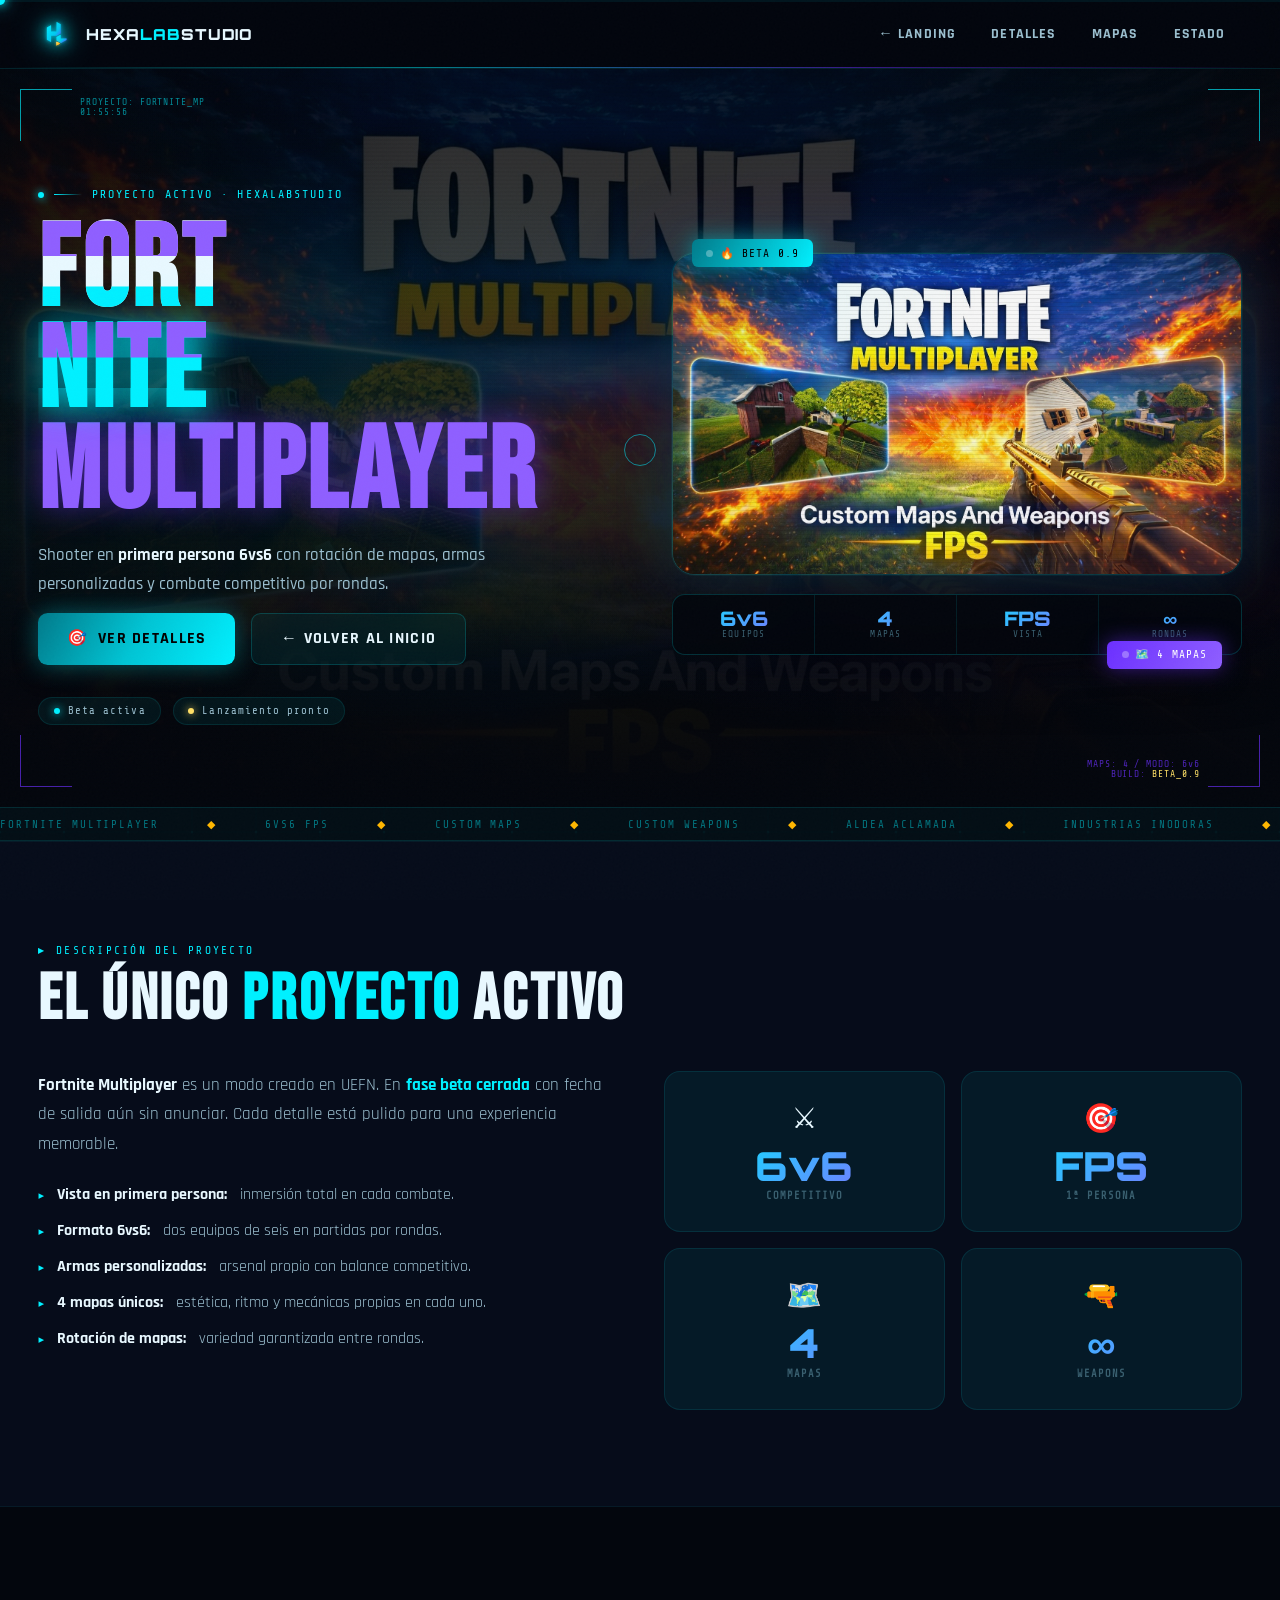
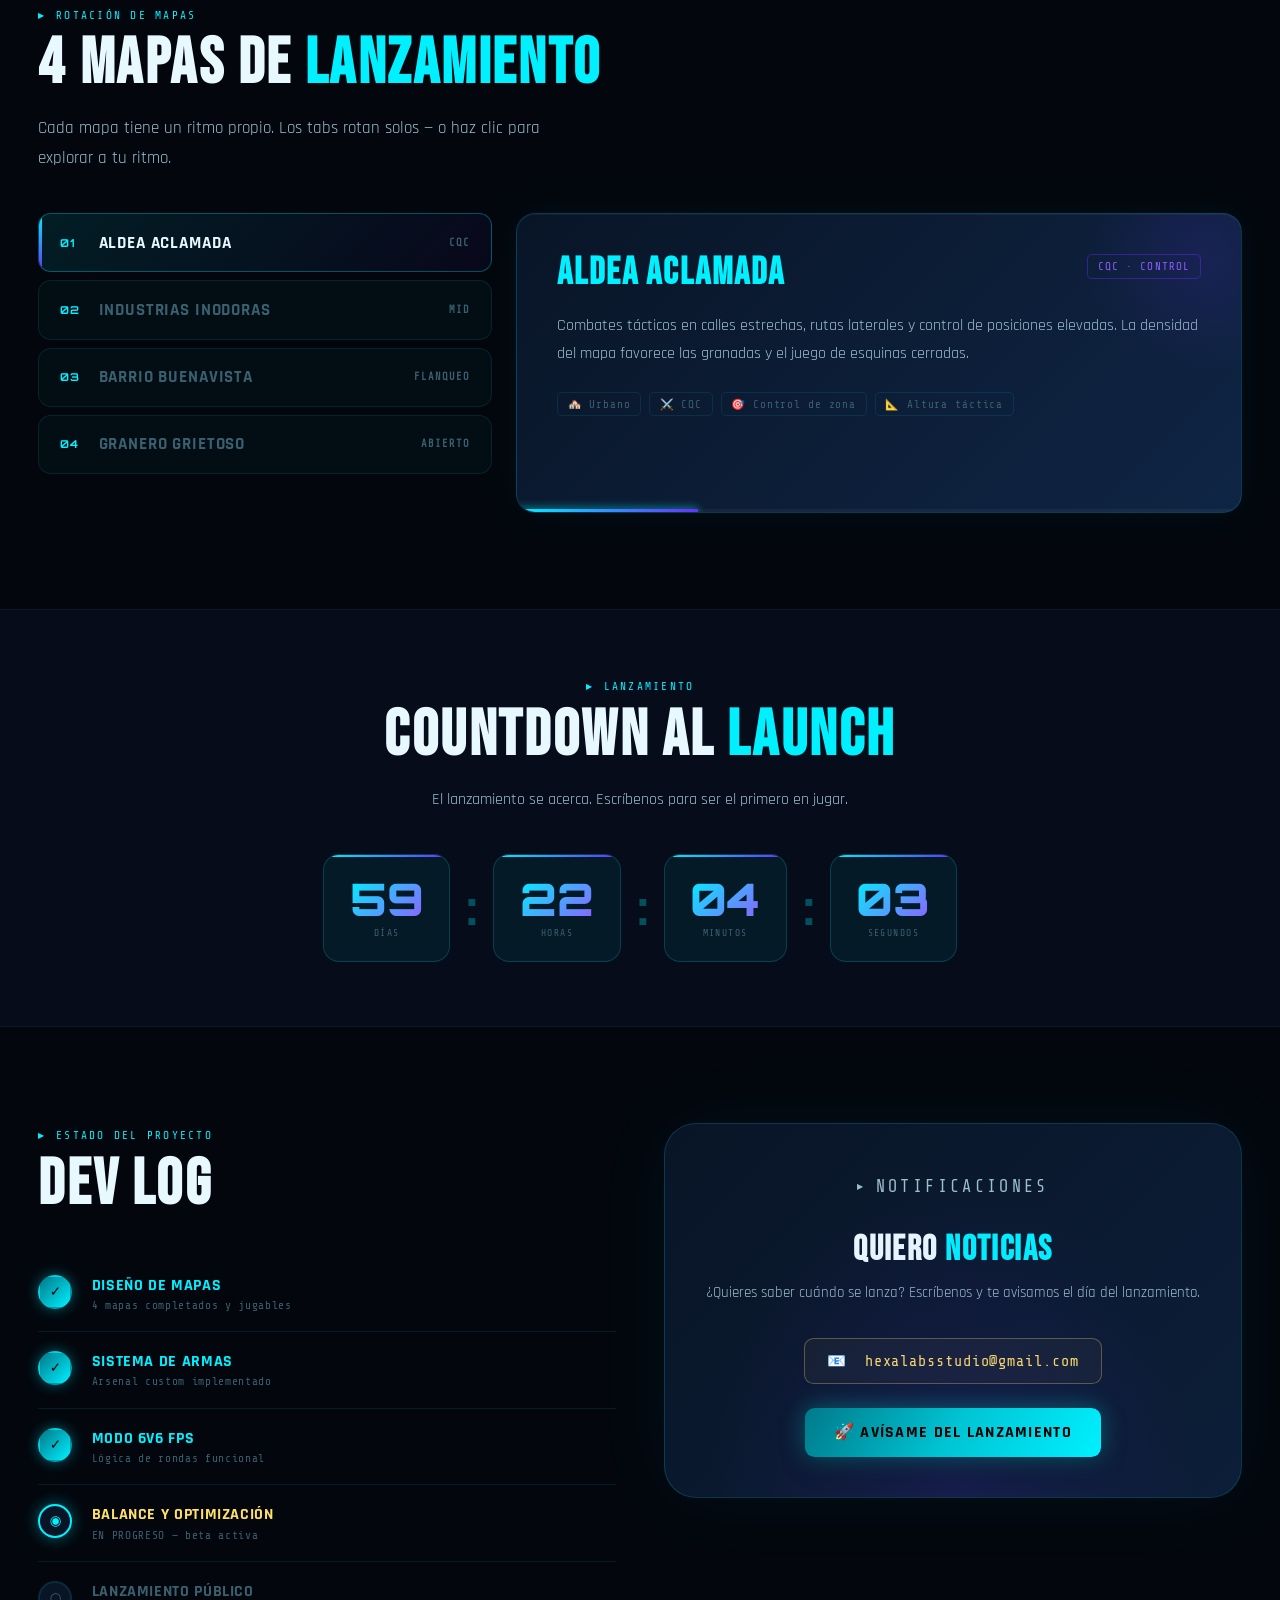
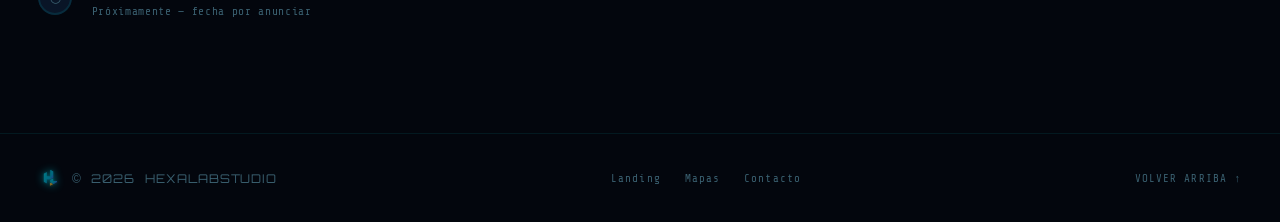
==== fortnite-multiplayer.html @ 26213fcd "Add files via upload" ====
<!doctype html>
<html lang="es">
<head>
  <meta charset="UTF-8"/>
  <meta name="viewport" content="width=device-width,initial-scale=1.0"/>
  <meta name="description" content="Fortnite Multiplayer: 6vs6 FPS en beta con 4 mapas. Proyecto activo de HexaLabStudio."/>
  <title>Fortnite Multiplayer | HexaLabStudio</title>
  <link rel="preconnect" href="https://fonts.googleapis.com"/>
  <link rel="preconnect" href="https://fonts.gstatic.com" crossorigin/>
  <link href="https://fonts.googleapis.com/css2?family=Bebas+Neue&family=Rajdhani:wght@400;500;600;700&family=Orbitron:wght@400;700;900&family=Share+Tech+Mono&display=swap" rel="stylesheet"/>
  <link rel="stylesheet" href="styles.css"/>
  <style>
    .status-row { display:flex; gap:.75rem; flex-wrap:wrap; margin-top:2rem; }
    .status-pill { display:flex; align-items:center; gap:.5rem; background:var(--glass-2); border:1px solid var(--glass-b); border-radius:999px; padding:.45rem .9rem; font-family:'Share Tech Mono',monospace; font-size:.67rem; letter-spacing:.1em; color:var(--text-2); }
    .status-dot { width:6px; height:6px; border-radius:50%; }
    .dot-cyan   { background:var(--cyan);       box-shadow:0 0 8px var(--cyan); animation:blink-dot 1.5s ease-in-out infinite; }
    .dot-gold   { background:var(--gold);       box-shadow:0 0 8px var(--gold); animation:blink-dot 1.5s ease-in-out infinite .5s; }

    /* Details grid */
    .details-grid { display:grid; grid-template-columns:1fr 1fr; gap:3rem; align-items:start; margin-top:2.5rem; }
    @media(max-width:800px){ .details-grid{grid-template-columns:1fr;} }

    /* Dev log */
    .devlog { display:flex; flex-direction:column; margin-top:2.5rem; }
    .devlog-item { display:flex; gap:1.2rem; padding:1.2rem 0; border-bottom:1px solid var(--glass-b); position:relative; }
    .devlog-item:last-child { border-bottom:none; }
    .devlog-dot { width:34px; height:34px; border-radius:50%; flex-shrink:0; display:flex; align-items:center; justify-content:center; font-size:.85rem; border:2px solid var(--glass-b); background:var(--dark-3); }
    .devlog-dot.done    { background:linear-gradient(135deg,var(--cyan-dark),var(--cyan)); border-color:transparent; color:#000; box-shadow:0 0 14px rgba(0,240,255,.4); }
    .devlog-dot.current { border-color:var(--cyan); color:var(--cyan); box-shadow:0 0 16px rgba(0,240,255,.4); animation:badge-pulse 2s ease-in-out infinite; }
    .devlog-dot.pending { color:var(--muted); }
    .devlog-title { font-family:'Rajdhani',sans-serif; font-weight:700; font-size:1rem; letter-spacing:.04em; text-transform:uppercase; }
    .devlog-title.done    { color:var(--cyan); }
    .devlog-title.current { color:var(--gold); }
    .devlog-title.pending { color:var(--muted); }
    .devlog-desc { font-family:'Share Tech Mono',monospace; font-size:.7rem; color:var(--muted); letter-spacing:.06em; margin-top:.2rem; }

    /* Countdown */
    .countdown-section { text-align:center; }
    .countdown-wrap { display:inline-flex; gap:1rem; flex-wrap:wrap; justify-content:center; }
    .countdown-unit { background:var(--glass-2); border:1px solid var(--glass-b2); border-radius:var(--radius); padding:1.4rem 1.6rem; min-width:90px; text-align:center; position:relative; overflow:hidden; }
    .countdown-unit::before { content:''; position:absolute; top:0; left:0; right:0; height:2px; background:linear-gradient(90deg,var(--cyan),var(--violet)); }
    .countdown-num { display:block; font-family:'Orbitron',monospace; font-size:2.8rem; font-weight:900; line-height:1; background:linear-gradient(135deg,var(--cyan),var(--violet-mid)); -webkit-background-clip:text; -webkit-text-fill-color:transparent; background-clip:text; }
    .countdown-sep { font-family:'Orbitron',monospace; font-size:2.8rem; font-weight:900; color:rgba(0,240,255,.3); display:flex; align-items:center; animation:blink-dot 1s ease-in-out infinite; }
    .countdown-unit-label { display:block; font-family:'Share Tech Mono',monospace; font-size:.6rem; color:var(--muted); letter-spacing:.15em; text-transform:uppercase; margin-top:.4rem; }

    /* Feature list */
    .feature-list { list-style:none; display:flex; flex-direction:column; gap:.75rem; }
    .feature-list li { display:flex; align-items:flex-start; gap:.8rem; font-size:1rem; color:var(--text-2); line-height:1.5; }
    .feature-list li::before { content:'▸'; color:var(--cyan); font-size:.7rem; margin-top:.3rem; flex-shrink:0; }
    .feature-list strong { color:var(--text); }

    /* Orbit on hero logo */
    .orbit-wrap { position:absolute; inset:-30px; pointer-events:none; z-index:4; }
    .orbit-ring { position:absolute; inset:0; border-radius:50%; border:1px solid rgba(0,240,255,.15); animation:orbit-spin 12s linear infinite; }
    .orbit-dot { position:absolute; top:50%; left:-4px; width:8px; height:8px; border-radius:50%; background:var(--cyan); margin-top:-4px; box-shadow:0 0 12px var(--cyan),0 0 24px rgba(0,240,255,.5); }
    @keyframes orbit-spin { to{ transform:rotate(360deg); } }

    .hero-logo-bg { position:absolute; inset:0; z-index:2; display:flex; align-items:center; justify-content:flex-end; padding-right:6vw; pointer-events:none; opacity:.05; }
    .hero-logo-bg img { width:65vmin; filter:blur(2px); }
  </style>
</head>
<body>
  <canvas id="bg-canvas" style="position:fixed;inset:0;z-index:0;pointer-events:none;opacity:.4;"></canvas>
  <canvas id="pt-canvas" style="position:fixed;inset:0;z-index:0;pointer-events:none;opacity:.5;"></canvas>
  <div id="cursor"></div>
  <div id="cursor-ring"></div>
  <div class="scroll-progress" aria-hidden="true"><span id="scroll-progress-bar"></span></div>
  <a class="skip-link" href="#main-content">Saltar al contenido</a>

  <!-- HEADER -->
  <header class="site-header" id="top">
    <div class="nav-wrap">
      <a class="brand" href="index.html">
        <img src="logo.svg" alt="" class="brand-logo" aria-hidden="true"/>
        <span class="brand-text">HEXA<span>LAB</span>STUDIO</span>
      </a>
      <button class="nav-toggle" aria-expanded="false" aria-controls="main-nav">
        <span class="sr-only">Abrir menú</span>☰
      </button>
      <nav id="main-nav" class="main-nav">
        <a href="index.html">← Landing</a>
        <a href="#detalles">Detalles</a>
        <a href="#mapas">Mapas</a>
        <a href="#estado">Estado</a>
      </nav>
    </div>
  </header>

  <main id="main-content">

    <!-- ══════ HERO ══════ -->
    <section class="hero compact">
      <div class="hero-bg">
        <img src="fortnite-banner.jpg" alt="Fortnite Multiplayer banner"/>
        <div class="hero-vignette"></div>
      </div>
      <div class="hero-logo-bg" aria-hidden="true"><img src="logo.svg" alt=""/></div>
      <div class="scanlines" aria-hidden="true"></div>
      <div class="hud-corner tl" aria-hidden="true"></div>
      <div class="hud-corner tr" aria-hidden="true"></div>
      <div class="hud-corner bl" aria-hidden="true"></div>
      <div class="hud-corner br" aria-hidden="true"></div>
      <div class="hud-info tl" aria-hidden="true">
        <div class="hud-type">PROYECTO: FORTNITE_MP</div>
        <div class="hud-clock"></div>
      </div>
      <div class="hud-info br" aria-hidden="true">
        <div>MAPS: 4 / MODO: 6v6</div>
        <div>BUILD: <span style="color:var(--gold)">BETA_0.9</span></div>
      </div>

      <div class="hero-inner">
        <div>
          <div class="kicker reveal">
            <span class="kicker-dot"></span>
            <span class="kicker-line"></span>
            PROYECTO ACTIVO · HEXALABSTUDIO
          </div>
          <h1 class="reveal delay-1">
            <span class="line-white glitch" data-text="FORT">FORT</span>
            <span class="line-cyan  glitch" data-text="NITE">NITE</span>
            <span class="line-violet">MULTIPLAYER</span>
          </h1>
          <p class="lead reveal delay-2">Shooter en <strong style="color:var(--text)">primera persona 6vs6</strong> con rotación de mapas, armas personalizadas y combate competitivo por rondas.</p>
          <div class="hero-ctas reveal delay-3">
            <a class="btn btn-cyan" href="#detalles"><span>🎯</span>Ver detalles</a>
            <a class="btn btn-ghost" href="index.html">← Volver al inicio</a>
          </div>
          <div class="status-row reveal delay-4">
            <span class="status-pill"><span class="status-dot dot-cyan"></span>Beta activa</span>
            <span class="status-pill"><span class="status-dot dot-gold"></span>Lanzamiento pronto</span>
          </div>
        </div>

        <div class="hero-visual reveal delay-2">
          <div class="hero-img-frame">
            <img src="fortnite-banner.jpg" alt="Fortnite Multiplayer — FPS gameplay"/>
          </div>
          <div class="hero-img-glow-ring"></div>
          <span class="badge badge-cyan"><span class="badge-ping"></span>🔥 BETA 0.9</span>
          <span class="badge badge-violet"><span class="badge-ping"></span>🗺️ 4 MAPAS</span>
          <div class="img-stats">
            <div class="img-stat"><span class="img-stat-num">6v6</span><span class="img-stat-label">Equipos</span></div>
            <div class="img-stat"><span class="img-stat-num">4</span><span class="img-stat-label">Mapas</span></div>
            <div class="img-stat"><span class="img-stat-num">FPS</span><span class="img-stat-label">Vista</span></div>
            <div class="img-stat"><span class="img-stat-num">∞</span><span class="img-stat-label">Rondas</span></div>
          </div>
        </div>
      </div>
    </section>

    <!-- MARQUEE -->
    <div class="marquee-wrap" aria-hidden="true">
      <div class="marquee-track">
        <span>FORTNITE MULTIPLAYER</span><span class="sep">◆</span>
        <span>6VS6 FPS</span><span class="sep">◆</span>
        <span>CUSTOM MAPS</span><span class="sep">◆</span>
        <span>CUSTOM WEAPONS</span><span class="sep">◆</span>
        <span>ALDEA ACLAMADA</span><span class="sep">◆</span>
        <span>INDUSTRIAS INODORAS</span><span class="sep">◆</span>
        <span>BARRIO BUENAVISTA</span><span class="sep">◆</span>
        <span>GRANERO GRIETOSO</span><span class="sep">◆</span>
        <span>FORTNITE MULTIPLAYER</span><span class="sep">◆</span>
        <span>6VS6 FPS</span><span class="sep">◆</span>
        <span>CUSTOM MAPS</span><span class="sep">◆</span>
        <span>CUSTOM WEAPONS</span><span class="sep">◆</span>
        <span>ALDEA ACLAMADA</span><span class="sep">◆</span>
        <span>INDUSTRIAS INODORAS</span><span class="sep">◆</span>
        <span>BARRIO BUENAVISTA</span><span class="sep">◆</span>
        <span>GRANERO GRIETOSO</span><span class="sep">◆</span>
      </div>
    </div>

    <!-- ══════ DETALLES ══════ -->
    <section id="detalles" class="section section-dark">
      <div class="container">
        <p class="section-label reveal">Descripción del proyecto</p>
        <h2 class="reveal delay-1">EL ÚNICO <em>PROYECTO</em> ACTIVO</h2>
        <div class="details-grid">
          <div class="reveal delay-1">
            <p style="color:var(--text-2); line-height:1.75; margin-bottom:1.5rem; font-size:1.05rem;">
              <strong style="color:var(--text)">Fortnite Multiplayer</strong> es un modo creado en UEFN. En <strong style="color:var(--cyan)">fase beta cerrada</strong> con fecha de salida aún sin anunciar. Cada detalle está pulido para una experiencia memorable.
            </p>
            <ul class="feature-list">
              <li><strong>Vista en primera persona:</strong> inmersión total en cada combate.</li>
              <li><strong>Formato 6vs6:</strong> dos equipos de seis en partidas por rondas.</li>
              <li><strong>Armas personalizadas:</strong> arsenal propio con balance competitivo.</li>
              <li><strong>4 mapas únicos:</strong> estética, ritmo y mecánicas propias en cada uno.</li>
              <li><strong>Rotación de mapas:</strong> variedad garantizada entre rondas.</li>
            </ul>
          </div>
          <div class="reveal delay-2">
            <div class="stats-grid" style="grid-template-columns:1fr 1fr; margin-top:0;">
              <article class="stat-card"><span class="stat-icon">⚔️</span><span class="stat-num">6v6</span><span class="stat-label">Competitivo</span></article>
              <article class="stat-card"><span class="stat-icon">🎯</span><span class="stat-num">FPS</span><span class="stat-label">1ª persona</span></article>
              <article class="stat-card"><span class="stat-icon">🗺️</span><span class="stat-num">4</span><span class="stat-label">Mapas</span></article>
              <article class="stat-card"><span class="stat-icon">🔫</span><span class="stat-num">∞</span><span class="stat-label">Weapons</span></article>
            </div>
          </div>
        </div>
      </div>
    </section>

    <!-- ══════ MAPAS ══════ -->
    <section id="mapas" class="section">
      <div class="container">
        <p class="section-label reveal">Rotación de mapas</p>
        <h2 class="reveal delay-1">4 MAPAS DE <em>LANZAMIENTO</em></h2>
        <p class="reveal delay-1" style="color:var(--text-2); max-width:560px; line-height:1.75; font-size:1.05rem; margin-bottom:0;">
          Cada mapa tiene un ritmo propio. Los tabs rotan solos — o haz clic para explorar a tu ritmo.
        </p>
        <div class="maps-layout reveal delay-2">
          <div class="maps-nav" role="tablist" aria-label="Mapas de lanzamiento">
            <button class="map-tab active" data-map="aldea"      role="tab" aria-selected="true"><span class="map-tab-num">01</span>Aldea Aclamada<span class="map-tab-type">CQC</span></button>
            <button class="map-tab" data-map="industrias"        role="tab" aria-selected="false"><span class="map-tab-num">02</span>Industrias Inodoras<span class="map-tab-type">MID</span></button>
            <button class="map-tab" data-map="barrio"            role="tab" aria-selected="false"><span class="map-tab-num">03</span>Barrio Buenavista<span class="map-tab-type">FLANQUEO</span></button>
            <button class="map-tab" data-map="granero"           role="tab" aria-selected="false"><span class="map-tab-num">04</span>Granero Grietoso<span class="map-tab-type">ABIERTO</span></button>
          </div>
          <div class="map-panel" role="tabpanel" id="map-panel">
            <div class="map-panel-top">
              <h3 id="map-title">Aldea Aclamada</h3>
              <span class="map-type-tag">CQC · CONTROL</span>
            </div>
            <p id="map-description">Combates tácticos en calles estrechas, rutas laterales y control de posiciones elevadas. La densidad del mapa favorece las granadas y el juego de esquinas cerradas.</p>
            <div class="map-traits">
              <span class="map-trait">🏘️ Urbano</span>
              <span class="map-trait">⚔️ CQC</span>
              <span class="map-trait">🎯 Control de zona</span>
              <span class="map-trait">📐 Altura táctica</span>
            </div>
            <div class="map-progress"><div id="map-progress-fill" style="width:25%"></div></div>
          </div>
        </div>
      </div>
    </section>

    <!-- ══════ COUNTDOWN ══════ -->
    <section class="section section-dark countdown-section">
      <div class="container">
        <p class="section-label" style="justify-content:center;">Lanzamiento</p>
        <h2 style="text-align:center;">COUNTDOWN AL <em>LAUNCH</em></h2>
        <p style="color:var(--text-2); max-width:480px; margin:.5rem auto 2.5rem; line-height:1.75; text-align:center;">
          El lanzamiento se acerca. Escríbenos para ser el primero en jugar.
        </p>
        <div class="countdown-wrap" data-countdown>
          <div class="countdown-unit"><span class="countdown-num" data-cd-days>00</span><span class="countdown-unit-label">Días</span></div>
          <span class="countdown-sep">:</span>
          <div class="countdown-unit"><span class="countdown-num" data-cd-hours>00</span><span class="countdown-unit-label">Horas</span></div>
          <span class="countdown-sep">:</span>
          <div class="countdown-unit"><span class="countdown-num" data-cd-mins>00</span><span class="countdown-unit-label">Minutos</span></div>
          <span class="countdown-sep">:</span>
          <div class="countdown-unit"><span class="countdown-num" data-cd-secs>00</span><span class="countdown-unit-label">Segundos</span></div>
        </div>
      </div>
    </section>

    <!-- ══════ ESTADO ══════ -->
    <section id="estado" class="section">
      <div class="container">
        <div style="display:grid; grid-template-columns:1fr 1fr; gap:3rem; align-items:start;">
          <div>
            <p class="section-label reveal">Estado del proyecto</p>
            <h2 class="reveal delay-1">DEV <eg>LOG</eg></h2>
            <div class="devlog reveal delay-2">
              <div class="devlog-item">
                <div class="devlog-dot done">✓</div>
                <div class="devlog-content"><div class="devlog-title done">Diseño de mapas</div><div class="devlog-desc">4 mapas completados y jugables</div></div>
              </div>
              <div class="devlog-item">
                <div class="devlog-dot done">✓</div>
                <div class="devlog-content"><div class="devlog-title done">Sistema de armas</div><div class="devlog-desc">Arsenal custom implementado</div></div>
              </div>
              <div class="devlog-item">
                <div class="devlog-dot done">✓</div>
                <div class="devlog-content"><div class="devlog-title done">Modo 6v6 FPS</div><div class="devlog-desc">Lógica de rondas funcional</div></div>
              </div>
              <div class="devlog-item">
                <div class="devlog-dot current">◉</div>
                <div class="devlog-content"><div class="devlog-title current">Balance y optimización</div><div class="devlog-desc">EN PROGRESO — beta activa</div></div>
              </div>
              <div class="devlog-item">
                <div class="devlog-dot pending">○</div>
                <div class="devlog-content"><div class="devlog-title pending">Lanzamiento público</div><div class="devlog-desc">Próximamente — fecha por anunciar</div></div>
              </div>
            </div>
          </div>

          <div class="reveal delay-2">
            <div class="contact-card" style="padding:2.5rem;">
              <p class="section-label" style="justify-content:center;">Notificaciones</p>
              <h2 style="font-size:2.2rem; margin-bottom:.8rem;">QUIERO <em>NOTICIAS</em></h2>
              <p style="font-size:.95rem;">¿Quieres saber cuándo se lanza? Escríbenos y te avisamos el día del lanzamiento.</p>
              <a class="email-display" href="mailto:hexalabsstudio@gmail.com?subject=Quiero%20noticias%20del%20lanzamiento">
                📧 &nbsp;hexalabsstudio@gmail.com
              </a>
              <a class="btn btn-cyan" href="mailto:hexalabsstudio@gmail.com?subject=Quiero%20noticias%20de%20Fortnite%20Multiplayer">
                🚀 Avísame del lanzamiento
              </a>
            </div>
          </div>
        </div>
      </div>
    </section>

  </main>

  <footer class="site-footer">
    <div class="footer-inner">
      <div class="footer-brand">
        <img src="logo.svg" alt="" class="footer-logo"/>
        © <span id="current-year"></span> HEXALABSTUDIO
      </div>
      <div class="footer-links">
        <a href="index.html">Landing</a>
        <a href="#mapas">Mapas</a>
        <a href="mailto:hexalabsstudio@gmail.com">Contacto</a>
      </div>
      <a class="footer-back" href="#top">VOLVER ARRIBA ↑</a>
    </div>
  </footer>

  <script src="script.js"></script>
</body>
</html>
---- styles.css ----
@import url('https://fonts.googleapis.com/css2?family=Bebas+Neue&family=Rajdhani:wght@400;500;600;700&family=Orbitron:wght@400;700;900&family=Share+Tech+Mono&display=swap');

/* ═══════════════════════════════════════════════════
   HEXALABSTUDIO — v4.0
   Palette: Cyan #00f0ff · Violet #6b2fff · Gold #ffe066
═══════════════════════════════════════════════════ */
:root {
  /* Brand */
  --cyan:        #00f0ff;
  --cyan-mid:    #00c4d4;
  --cyan-dark:   #007a8a;
  --violet:      #6b2fff;
  --violet-mid:  #8f5fff;
  --gold:        #ffe066;
  --gold-mid:    #ffb700;
  --gold-dark:   #cc8800;

  /* Dark bg */
  --dark:        #03060d;
  --dark-2:      #060c1a;
  --dark-3:      #091527;
  --surface:     #0c1e38;
  --surface-2:   #0f2545;

  /* Glass */
  --glass:       rgba(0,240,255,0.03);
  --glass-2:     rgba(0,240,255,0.06);
  --glass-b:     rgba(0,240,255,0.1);
  --glass-b2:    rgba(0,240,255,0.18);

  /* Text */
  --text:        #e8f8ff;
  --text-2:      #9bbfcf;
  --muted:       #3a6070;

  --radius:      1rem;
  --radius-lg:   1.5rem;
  --radius-xl:   2rem;
}

*, *::before, *::after { box-sizing: border-box; margin: 0; padding: 0; }
html { scroll-behavior: smooth; }

body {
  background: var(--dark);
  color: var(--text);
  font-family: 'Rajdhani', system-ui, sans-serif;
  overflow-x: hidden;
  cursor: none;
}

/* ── CUSTOM CURSOR ─────────────────────────── */
#cursor {
  position: fixed; width: 10px; height: 10px;
  background: var(--cyan); border-radius: 50%;
  pointer-events: none; z-index: 99999;
  transform: translate(-50%,-50%);
  box-shadow: 0 0 10px var(--cyan), 0 0 20px var(--cyan-mid), 0 0 40px rgba(0,240,255,0.3);
  transition: width .2s, height .2s, background .2s;
  mix-blend-mode: screen;
}
#cursor-ring {
  position: fixed; width: 32px; height: 32px;
  border: 1.5px solid rgba(0,240,255,0.5); border-radius: 50%;
  pointer-events: none; z-index: 99998;
  transform: translate(-50%,-50%);
  transition: width .3s ease, height .3s ease, border-color .3s, opacity .3s;
}
.cursor-hover #cursor  { width: 16px; height: 16px; background: var(--gold); box-shadow: 0 0 10px var(--gold), 0 0 24px var(--gold-mid); }
.cursor-hover #cursor-ring { width: 48px; height: 48px; border-color: var(--gold-mid); }

/* ── NOISE OVERLAY ─────────────────────────── */
body::after {
  content: ''; position: fixed; inset: 0;
  background-image: url("data:image/svg+xml,%3Csvg viewBox='0 0 512 512' xmlns='http://www.w3.org/2000/svg'%3E%3Cfilter id='n'%3E%3CfeTurbulence type='fractalNoise' baseFrequency='0.8' numOctaves='4' stitchTiles='stitch'/%3E%3C/filter%3E%3Crect width='100%25' height='100%25' filter='url(%23n)' opacity='0.03'/%3E%3C/svg%3E");
  pointer-events: none; z-index: 99990; opacity: 0.55;
}

/* ── SCROLL BAR ────────────────────────────── */
::-webkit-scrollbar { width: 4px; }
::-webkit-scrollbar-track { background: var(--dark-2); }
::-webkit-scrollbar-thumb { background: linear-gradient(to bottom, var(--cyan), var(--violet)); border-radius: 99px; }

/* ── SCROLL PROGRESS ───────────────────────── */
.scroll-progress {
  position: fixed; top: 0; left: 0; right: 0; height: 2px; z-index: 99996;
  background: rgba(0,240,255,0.07);
}
#scroll-progress-bar {
  display: block; height: 100%; width: 0;
  background: linear-gradient(90deg, var(--violet), var(--cyan), var(--gold));
  background-size: 300% 100%;
  animation: bar-shift 3s linear infinite;
  box-shadow: 0 0 12px var(--cyan), 0 0 4px #fff;
  transition: width .08s linear;
}
@keyframes bar-shift {
  0%   { background-position: 0% 0; }
  100% { background-position: 300% 0; }
}

.skip-link {
  position: absolute; top: -100px; left: 1rem;
  background: var(--cyan); color: #000; font-weight: 700;
  padding: .5rem 1rem; border-radius: .5rem; z-index: 200;
  font-family: 'Orbitron', sans-serif; font-size: .75rem; text-decoration: none;
}
.skip-link:focus { top: 1rem; }

/* ── HEADER ────────────────────────────────── */
.site-header {
  position: sticky; top: 0; z-index: 500;
  backdrop-filter: blur(28px) saturate(200%);
  background: rgba(3, 6, 13, 0.88);
  border-bottom: 1px solid rgba(0,240,255,0.12);
}
.site-header::after {
  content: ''; position: absolute; bottom: 0; left: 0; right: 0; height: 1px;
  background: linear-gradient(90deg, transparent, var(--cyan), var(--violet), transparent);
  opacity: .5;
}

.nav-wrap {
  width: min(1300px, 94vw); margin: 0 auto;
  min-height: 68px;
  display: flex; align-items: center; justify-content: space-between; gap: 1rem;
}

/* Logo mark in nav */
.brand {
  display: flex; align-items: center; gap: .75rem;
  text-decoration: none; color: var(--text);
  font-family: 'Orbitron', sans-serif; font-size: .95rem; font-weight: 900; letter-spacing: .06em;
}
.brand-logo {
  width: 36px; height: 36px; flex-shrink: 0;
  filter: drop-shadow(0 0 8px var(--cyan)) drop-shadow(0 0 16px rgba(0,240,255,.4));
  animation: logo-breathe 4s ease-in-out infinite;
}
@keyframes logo-breathe {
  0%,100% { filter: drop-shadow(0 0 8px var(--cyan)) drop-shadow(0 0 16px rgba(0,240,255,.4)); }
  50%      { filter: drop-shadow(0 0 14px var(--cyan)) drop-shadow(0 0 30px rgba(0,240,255,.7)) drop-shadow(0 0 50px rgba(107,47,255,.4)); }
}
.brand-text span { color: var(--cyan); }

.main-nav { display: flex; align-items: center; gap: .2rem; }
.main-nav a {
  color: var(--text-2); text-decoration: none;
  padding: .5rem 1rem; border-radius: .5rem;
  font-family: 'Rajdhani', sans-serif;
  font-weight: 700; font-size: .9rem; letter-spacing: .08em; text-transform: uppercase;
  transition: all .25s; position: relative;
}
.main-nav a::after {
  content: ''; position: absolute; bottom: 4px; left: 50%; right: 50%;
  height: 2px; background: linear-gradient(90deg, var(--cyan), var(--violet));
  transition: left .25s, right .25s; border-radius: 99px;
}
.main-nav a:hover { color: var(--text); background: rgba(0,240,255,.05); }
.main-nav a:hover::after { left: 10px; right: 10px; }

.nav-badge {
  display: inline-block;
  background: linear-gradient(120deg, var(--cyan-dark), var(--cyan));
  color: #000; font-size: .58rem; font-weight: 900;
  letter-spacing: .08em; border-radius: 999px;
  padding: .12rem .4rem; margin-left: .3rem; vertical-align: middle;
  animation: badge-pulse 2s ease-in-out infinite;
}
@keyframes badge-pulse {
  0%,100% { box-shadow: 0 0 6px rgba(0,240,255,.4); }
  50%      { box-shadow: 0 0 16px rgba(0,240,255,.9); }
}

.nav-toggle {
  display: none; background: var(--glass-2); color: var(--text);
  border: 1px solid var(--glass-b2); border-radius: .5rem;
  padding: .35rem .65rem; cursor: none; font-size: 1.2rem;
}
.sr-only { position: absolute; width: 1px; height: 1px; overflow: hidden; clip: rect(0,0,0,0); white-space: nowrap; border: 0; }

/* ── HERO ───────────────────────────────────── */
.hero { position: relative; min-height: 100svh; display: flex; align-items: center; overflow: hidden; }
.hero.compact { min-height: 82svh; }

.hero-bg { position: absolute; inset: 0; z-index: 1; }
.hero-bg img {
  width: 100%; height: 100%;
  object-fit: cover; object-position: center 25%;
  filter: brightness(.22) saturate(1.3) hue-rotate(-10deg);
}
.hero-vignette {
  position: absolute; inset: 0;
  background:
    radial-gradient(ellipse at 28% 50%, rgba(0,240,255,.07) 0%, transparent 55%),
    radial-gradient(ellipse at 72% 50%, rgba(107,47,255,.07) 0%, transparent 55%),
    linear-gradient(to bottom, rgba(3,6,13,.2) 0%, transparent 35%, rgba(3,6,13,.75) 78%, rgba(3,6,13,1) 100%),
    linear-gradient(to right, rgba(3,6,13,.65) 0%, transparent 35%, transparent 65%, rgba(3,6,13,.65) 100%);
}

/* CRT scanlines */
.scanlines {
  position: absolute; inset: 0; z-index: 3; pointer-events: none;
  background: repeating-linear-gradient(0deg, transparent, transparent 2px, rgba(0,0,0,.045) 2px, rgba(0,0,0,.045) 4px);
}

/* HUD corners */
.hud-corner { position: absolute; z-index: 4; pointer-events: none; width: 52px; height: 52px; opacity: .65; }
.hud-corner.tl { top: 20px; left: 20px; border-top: 1.5px solid var(--cyan); border-left: 1.5px solid var(--cyan); }
.hud-corner.tr { top: 20px; right: 20px; border-top: 1.5px solid var(--cyan); border-right: 1.5px solid var(--cyan); }
.hud-corner.bl { bottom: 20px; left: 20px; border-bottom: 1.5px solid var(--violet); border-left: 1.5px solid var(--violet); }
.hud-corner.br { bottom: 20px; right: 20px; border-bottom: 1.5px solid var(--violet); border-right: 1.5px solid var(--violet); }

.hud-info { position: absolute; z-index: 5; pointer-events: none; font-family: 'Share Tech Mono', monospace; font-size: .6rem; letter-spacing: .1em; }
.hud-info.tl { top: 28px; left: 80px; color: rgba(0,240,255,.55); }
.hud-info.br { bottom: 28px; right: 80px; text-align: right; color: rgba(107,47,255,.7); }

.container { width: min(1300px, 94vw); margin: 0 auto; }

.hero-inner {
  position: relative; z-index: 6;
  width: min(1300px, 94vw); margin: 0 auto;
  display: grid; grid-template-columns: 1fr 1fr;
  gap: 4rem; align-items: center;
  padding: 7rem 0 5rem;
}

/* Kicker */
.kicker {
  display: inline-flex; align-items: center; gap: .6rem;
  font-family: 'Share Tech Mono', monospace;
  font-size: .73rem; letter-spacing: .18em; text-transform: uppercase;
  color: var(--cyan); margin-bottom: 1.2rem;
}
.kicker-dot { width: 6px; height: 6px; border-radius: 50%; background: var(--cyan); box-shadow: 0 0 8px var(--cyan); animation: blink-dot 1.4s ease-in-out infinite; }
@keyframes blink-dot { 0%,100%{opacity:1} 50%{opacity:.25} }
.kicker-line { width: 28px; height: 1px; background: linear-gradient(90deg, var(--cyan), transparent); }

/* H1 */
h1 {
  font-family: 'Bebas Neue', sans-serif;
  font-size: clamp(4rem, 9vw, 7.8rem);
  line-height: .88; letter-spacing: .03em; margin-bottom: 1rem;
}
h1 .line-cyan {
  display: block; color: var(--cyan);
  text-shadow: 0 0 30px rgba(0,240,255,.5), 0 0 60px rgba(0,240,255,.2);
}
h1 .line-white { display: block; }
h1 .line-violet { display: block; color: var(--violet-mid); text-shadow: 0 0 30px rgba(107,47,255,.5); }
h1 .line-gold { display: block; color: var(--gold); text-shadow: 0 0 24px rgba(255,224,102,.5); }

.lead { color: var(--text-2); line-height: 1.75; font-size: 1.06rem; font-weight: 500; margin-bottom: .8rem; max-width: 500px; }
.slogan {
  font-family: 'Share Tech Mono', monospace; font-size: .88rem;
  color: rgba(255,224,102,.65); letter-spacing: .06em; margin-bottom: 2rem;
  padding-left: 1rem; border-left: 2px solid var(--gold-mid);
}

.hero-ctas { display: flex; gap: 1rem; flex-wrap: wrap; }

/* ── BUTTONS ────────────────────────────────── */
.btn {
  display: inline-flex; align-items: center; gap: .6rem;
  border: 0; border-radius: .6rem; padding: .9rem 1.8rem;
  text-decoration: none; font-weight: 700;
  font-family: 'Rajdhani', sans-serif;
  font-size: 1rem; letter-spacing: .08em; text-transform: uppercase;
  cursor: none; transition: all .3s cubic-bezier(.34,1.56,.64,1);
  position: relative; overflow: hidden; white-space: nowrap;
}
.btn::before {
  content: ''; position: absolute; top: 0; left: -100%; width: 100%; height: 100%;
  background: linear-gradient(90deg, transparent, rgba(255,255,255,.13), transparent);
  transition: left .5s ease;
}
.btn:hover::before { left: 100%; }
.btn:hover { transform: translateY(-3px) scale(1.02); }
.btn:active { transform: translateY(0) scale(.98); }

.btn-cyan {
  background: linear-gradient(120deg, var(--cyan-dark), var(--cyan-mid), var(--cyan));
  color: #000;
  box-shadow: 0 0 24px rgba(0,240,255,.35), 0 8px 24px rgba(0,0,0,.4);
}
.btn-cyan:hover { box-shadow: 0 0 48px rgba(0,240,255,.6), 0 12px 32px rgba(0,0,0,.5); }

.btn-violet {
  background: linear-gradient(120deg, var(--violet), var(--violet-mid));
  color: #fff;
  box-shadow: 0 0 24px rgba(107,47,255,.35), 0 8px 24px rgba(0,0,0,.4);
}
.btn-violet:hover { box-shadow: 0 0 48px rgba(107,47,255,.6), 0 12px 32px rgba(0,0,0,.5); }

.btn-gold {
  background: linear-gradient(120deg, var(--gold-dark), var(--gold-mid), var(--gold));
  color: #000;
  box-shadow: 0 0 24px rgba(255,224,102,.3), 0 8px 24px rgba(0,0,0,.4);
}
.btn-gold:hover { box-shadow: 0 0 44px rgba(255,224,102,.55), 0 12px 32px rgba(0,0,0,.5); }

.btn-ghost {
  background: var(--glass-2); border: 1px solid var(--glass-b2);
  color: var(--text); backdrop-filter: blur(12px);
}
.btn-ghost:hover { border-color: rgba(0,240,255,.35); background: var(--glass); }

/* ── HERO VISUAL ────────────────────────────── */
.hero-visual { position: relative; }

.hero-img-frame {
  position: relative; border-radius: 1.4rem; overflow: hidden;
  border: 1px solid rgba(0,240,255,.2);
  box-shadow:
    0 0 0 1px rgba(0,240,255,.05),
    0 0 60px rgba(0,240,255,.15),
    0 0 120px rgba(107,47,255,.1),
    0 40px 100px rgba(0,0,0,.75),
    inset 0 1px 0 rgba(255,255,255,.07);
  animation: hero-float 5.5s cubic-bezier(.37,0,.63,1) infinite;
}
@keyframes hero-float {
  0%,100% { transform: translateY(0) rotateY(-1.2deg) rotateX(.4deg); }
  50%      { transform: translateY(-14px) rotateY(1.2deg) rotateX(-.4deg); }
}
.hero-img-frame img { width: 100%; display: block; }
.hero-img-frame::after {
  content: ''; position: absolute; inset: 0; pointer-events: none;
  background: linear-gradient(135deg, rgba(0,240,255,.1) 0%, transparent 40%, transparent 60%, rgba(107,47,255,.08) 100%);
}
.hero-img-frame::before {
  content: ''; position: absolute; inset: 0; z-index: 2; pointer-events: none;
  background: repeating-linear-gradient(0deg,transparent,transparent 3px,rgba(0,0,0,.07) 3px,rgba(0,0,0,.07) 4px);
}

/* Animated border glow */
.hero-img-glow-ring {
  position: absolute; inset: -2px; border-radius: 1.5rem; pointer-events: none; z-index: 3;
  background: conic-gradient(from var(--angle, 0deg), var(--cyan), var(--violet), var(--gold), var(--cyan));
  -webkit-mask: linear-gradient(#fff 0 0) content-box, linear-gradient(#fff 0 0);
  -webkit-mask-composite: xor; mask-composite: exclude;
  padding: 2px; opacity: 0; transition: opacity .4s;
  animation: ring-spin 4s linear infinite;
}
@property --angle { syntax: '<angle>'; initial-value: 0deg; inherits: false; }
@keyframes ring-spin { to { --angle: 360deg; } }
.hero-img-frame:hover + .hero-img-glow-ring,
.hero-visual:hover .hero-img-glow-ring { opacity: .7; }

.badge {
  position: absolute; z-index: 10;
  font-family: 'Share Tech Mono', monospace; font-size: .7rem; letter-spacing: .1em;
  padding: .45rem .9rem; border-radius: .4rem;
  display: flex; align-items: center; gap: .4rem;
  box-shadow: 0 8px 24px rgba(0,0,0,.5);
}
.badge-cyan {
  background: linear-gradient(120deg, var(--cyan-dark), var(--cyan));
  color: #000; top: -14px; left: 20px;
  animation: badge-drift 3.5s ease-in-out infinite;
  box-shadow: 0 0 20px rgba(0,240,255,.5), 0 8px 24px rgba(0,0,0,.5);
}
.badge-violet {
  background: linear-gradient(120deg, var(--violet), var(--violet-mid));
  color: #fff; bottom: -14px; right: 20px;
  animation: badge-drift 3.5s ease-in-out infinite 1.75s;
  box-shadow: 0 0 20px rgba(107,47,255,.5), 0 8px 24px rgba(0,0,0,.5);
}
.badge-ping { width: 7px; height: 7px; border-radius: 50%; background: rgba(255,255,255,.3); animation: ping 1.5s ease-in-out infinite; }
@keyframes badge-drift { 0%,100%{transform:translateY(0)} 50%{transform:translateY(-5px)} }
@keyframes ping { 0%,100%{box-shadow:0 0 0 0 rgba(255,255,255,.3)} 50%{box-shadow:0 0 0 5px rgba(255,255,255,0)} }

.img-stats {
  display: flex; margin-top: 1.2rem;
  border: 1px solid var(--glass-b2); border-radius: .8rem; overflow: hidden;
  background: rgba(3,6,13,.88); backdrop-filter: blur(16px);
}
.img-stat { flex: 1; padding: .9rem .5rem; text-align: center; border-right: 1px solid var(--glass-b); }
.img-stat:last-child { border-right: none; }
.img-stat-num {
  display: block; font-family: 'Orbitron', sans-serif; font-size: 1.25rem; font-weight: 900; line-height: 1;
  background: linear-gradient(135deg, var(--cyan), var(--violet-mid));
  -webkit-background-clip: text; -webkit-text-fill-color: transparent; background-clip: text;
}
.img-stat-label { display: block; font-family: 'Share Tech Mono', monospace; font-size: .58rem; color: var(--muted); letter-spacing: .12em; text-transform: uppercase; }

/* ── STATUS PILLS ────────────────────────────── */
.status-row { display: flex; gap: .75rem; flex-wrap: wrap; margin-top: 2rem; }
.status-pill {
  display: flex; align-items: center; gap: .5rem;
  background: var(--glass-2); border: 1px solid var(--glass-b);
  border-radius: 999px; padding: .45rem .9rem;
  font-family: 'Share Tech Mono', monospace; font-size: .68rem; letter-spacing: .1em; color: var(--text-2);
}
.status-dot { width: 6px; height: 6px; border-radius: 50%; }
.dot-cyan   { background: var(--cyan);      box-shadow: 0 0 8px var(--cyan); animation: blink-dot 1.5s ease-in-out infinite; }
.dot-gold   { background: var(--gold);      box-shadow: 0 0 8px var(--gold); animation: blink-dot 1.5s ease-in-out infinite .5s; }
.dot-violet { background: var(--violet-mid); box-shadow: 0 0 8px var(--violet-mid); animation: blink-dot 1.5s ease-in-out infinite 1s; }

/* ── MARQUEE ─────────────────────────────────── */
.marquee-wrap {
  overflow: hidden; border-block: 1px solid rgba(0,240,255,.12);
  background: rgba(0,240,255,.03); padding: .6rem 0;
}
.marquee-track {
  display: flex; gap: 3rem;
  animation: marquee 24s linear infinite; white-space: nowrap;
}
.marquee-track span { font-family: 'Share Tech Mono', monospace; font-size: .68rem; letter-spacing: .18em; text-transform: uppercase; color: rgba(0,240,255,.45); }
.marquee-track .sep { color: var(--gold-mid); }
@keyframes marquee { 0%{transform:translateX(0)} 100%{transform:translateX(-50%)} }

/* ── SECTIONS ────────────────────────────────── */
.section { padding: 6rem 0; position: relative; z-index: 1; }
.section-dark { background: var(--dark-2); border-block: 1px solid rgba(0,240,255,.06); }

.section-label {
  display: inline-flex; align-items: center; gap: .6rem;
  font-family: 'Share Tech Mono', monospace; font-size: .7rem; letter-spacing: .2em; text-transform: uppercase;
  color: var(--cyan); margin-bottom: .8rem;
}
.section-label::before { content: '▶'; font-size: .5rem; }

h2 { font-family: 'Bebas Neue', sans-serif; font-size: clamp(2.8rem, 5vw, 5rem); letter-spacing: .04em; line-height: .95; margin-bottom: 1.2rem; }
h2 em  { font-style: normal; color: var(--cyan); }
h2 .ev { font-style: normal; color: var(--violet-mid); }
h2 .eg { font-style: normal; color: var(--gold); }
h3 { font-family: 'Bebas Neue', sans-serif; font-size: 1.8rem; letter-spacing: .04em; }

/* ── PROJECT CARD ────────────────────────────── */
.project-card {
  display: grid; grid-template-columns: 1.2fr .8fr;
  border-radius: var(--radius-xl); overflow: hidden;
  border: 1px solid rgba(0,240,255,.15);
  background: linear-gradient(135deg, var(--dark-3), var(--surface));
  box-shadow: 0 0 0 1px rgba(255,255,255,.03), 0 40px 100px rgba(0,0,0,.6);
  transition: transform .5s cubic-bezier(.34,1.56,.64,1), box-shadow .5s;
  margin-top: 2.5rem;
}
.project-card:hover {
  transform: translateY(-8px) scale(1.005);
  box-shadow: 0 0 60px rgba(0,240,255,.12), 0 0 0 1px rgba(0,240,255,.2), 0 60px 120px rgba(0,0,0,.7);
}
.project-thumb-wrap { position: relative; overflow: hidden; min-height: 360px; }
.project-thumb-wrap img { width: 100%; height: 100%; object-fit: cover; transition: transform .8s cubic-bezier(.25,.46,.45,.94); }
.project-card:hover .project-thumb-wrap img { transform: scale(1.08); }
.project-thumb-overlay { position: absolute; inset: 0; background: linear-gradient(to right, transparent 40%, var(--surface)); }
.project-play { position: absolute; inset: 0; display: flex; align-items: center; justify-content: center; opacity: 0; transition: opacity .3s; }
.project-card:hover .project-play { opacity: 1; }
.play-btn { width: 64px; height: 64px; border-radius: 50%; background: rgba(0,240,255,.9); display: flex; align-items: center; justify-content: center; font-size: 1.5rem; box-shadow: 0 0 40px rgba(0,240,255,.7); transform: scale(.8); transition: transform .3s; }
.project-card:hover .play-btn { transform: scale(1); }
.project-info { padding: 2.5rem 2rem; display: flex; flex-direction: column; justify-content: center; gap: 1.2rem; }

.tag {
  display: inline-flex; align-items: center; gap: .5rem;
  font-family: 'Share Tech Mono', monospace; font-size: .68rem; letter-spacing: .12em; text-transform: uppercase;
  color: var(--cyan); border: 1px solid rgba(0,240,255,.35); border-radius: .3rem; padding: .3rem .7rem; width: fit-content;
}
.tag::before { content: ''; width: 6px; height: 6px; border-radius: 50%; background: var(--cyan); animation: blink-dot 1.5s ease-in-out infinite; }

.feature-chips { list-style: none; display: flex; gap: .5rem; flex-wrap: wrap; }
.feature-chips li {
  font-family: 'Rajdhani', sans-serif; font-size: .85rem; font-weight: 600; letter-spacing: .04em;
  border: 1px solid var(--glass-b); border-radius: .3rem; padding: .2rem .6rem;
  color: var(--text-2); background: var(--glass-2); transition: all .2s;
}
.feature-chips li:hover { border-color: rgba(0,240,255,.4); color: var(--text); }

/* ── STATS ───────────────────────────────────── */
.stats-grid { display: grid; grid-template-columns: repeat(4,1fr); gap: 1rem; margin-top: 2.5rem; }
.stat-card {
  background: var(--glass-2); border: 1px solid var(--glass-b);
  border-radius: var(--radius); padding: 1.8rem 1.2rem; text-align: center;
  position: relative; overflow: hidden;
  transition: all .35s cubic-bezier(.34,1.56,.64,1); cursor: none;
}
.stat-card::before {
  content: ''; position: absolute; top: 0; left: 0; right: 0; height: 2px;
  background: linear-gradient(90deg, var(--cyan), var(--violet), var(--gold));
  transform: scaleX(0); transition: transform .4s ease; transform-origin: left;
}
.stat-card::after {
  content: ''; position: absolute; inset: 0;
  background: radial-gradient(circle at 50% 100%, rgba(0,240,255,.07), transparent 65%);
  opacity: 0; transition: opacity .3s;
}
.stat-card:hover { transform: translateY(-6px) scale(1.03); border-color: rgba(0,240,255,.3); }
.stat-card:hover::before { transform: scaleX(1); }
.stat-card:hover::after { opacity: 1; }
.stat-icon { font-size: 1.8rem; display: block; margin-bottom: .5rem; }
.stat-num {
  font-family: 'Orbitron', sans-serif; font-size: 2.5rem; font-weight: 900; line-height: 1;
  background: linear-gradient(135deg, var(--cyan), var(--violet-mid));
  -webkit-background-clip: text; -webkit-text-fill-color: transparent; background-clip: text;
  display: block;
}
.stat-label { display: block; color: var(--muted); font-family: 'Share Tech Mono', monospace; font-size: .65rem; font-weight: 700; letter-spacing: .1em; text-transform: uppercase; margin-top: .3rem; }

/* ── MAPS ────────────────────────────────────── */
.maps-layout { display: grid; grid-template-columns: 1fr 1.6fr; gap: 1.5rem; margin-top: 2.5rem; align-items: start; }
.maps-nav { display: flex; flex-direction: column; gap: .5rem; }
.map-tab {
  display: flex; align-items: center; gap: .8rem; width: 100%; text-align: left;
  background: var(--glass); border: 1px solid var(--glass-b); color: var(--muted); border-radius: .8rem;
  padding: 1.1rem 1.3rem; cursor: none;
  font-family: 'Rajdhani', sans-serif; font-size: 1.05rem; font-weight: 700; letter-spacing: .05em; text-transform: uppercase;
  transition: all .25s; position: relative; overflow: hidden;
}
.map-tab::before {
  content: ''; position: absolute; left: 0; top: 0; bottom: 0; width: 3px;
  background: linear-gradient(to bottom, var(--cyan), var(--violet));
  transform: scaleY(0); transition: transform .25s;
}
.map-tab:hover { color: var(--text); border-color: var(--glass-b2); background: var(--glass-2); }
.map-tab.active { background: linear-gradient(135deg, rgba(0,240,255,.1), rgba(107,47,255,.06)); border-color: rgba(0,240,255,.3); color: var(--text); }
.map-tab.active::before { transform: scaleY(1); }
.map-tab-num { font-family: 'Orbitron', sans-serif; font-size: .68rem; color: var(--cyan); min-width: 1.6rem; font-weight: 700; }
.map-tab-type { margin-left: auto; font-size: .65rem; color: var(--muted); font-family: 'Share Tech Mono', monospace; letter-spacing: .1em; }

.map-panel {
  background: linear-gradient(135deg, var(--dark-3), var(--surface-2));
  border: 1px solid rgba(0,240,255,.15); border-radius: 1.2rem; padding: 2.5rem;
  min-height: 300px; position: relative; overflow: hidden;
  box-shadow: 0 0 40px rgba(0,240,255,.05), inset 0 1px 0 rgba(255,255,255,.04);
}
.map-panel::before {
  content: ''; position: absolute; top: -80px; right: -80px;
  width: 240px; height: 240px; border-radius: 50%;
  background: radial-gradient(circle, rgba(107,47,255,.12), transparent 70%);
  pointer-events: none;
}
.map-panel-top { display: flex; align-items: flex-start; justify-content: space-between; margin-bottom: 1.2rem; }
#map-title { font-family: 'Bebas Neue', sans-serif; font-size: 2.4rem; letter-spacing: .05em; color: var(--cyan); line-height: 1; transition: opacity .2s; }
.map-type-tag { font-family: 'Share Tech Mono', monospace; font-size: .68rem; color: var(--violet-mid); border: 1px solid rgba(107,47,255,.4); border-radius: .3rem; padding: .3rem .6rem; letter-spacing: .1em; }
#map-description { color: var(--text-2); line-height: 1.75; font-size: 1rem; transition: opacity .2s; }
.map-traits { display: flex; gap: .5rem; flex-wrap: wrap; margin-top: 1.5rem; }
.map-trait { font-family: 'Share Tech Mono', monospace; font-size: .68rem; letter-spacing: .08em; color: var(--muted); border: 1px solid var(--glass-b); border-radius: .3rem; padding: .3rem .6rem; }
.map-progress { position: absolute; bottom: 0; left: 0; right: 0; height: 3px; background: rgba(255,255,255,.04); }
#map-progress-fill { height: 100%; width: 25%; background: linear-gradient(90deg, var(--cyan), var(--violet)); transition: width .4s ease; box-shadow: 0 0 8px var(--cyan); }

/* ── COUNTDOWN ───────────────────────────────── */
.countdown-section { text-align: center; padding: 4rem 0; }
.countdown-wrap { display: inline-flex; gap: 1rem; flex-wrap: wrap; justify-content: center; }
.countdown-unit {
  background: var(--glass-2); border: 1px solid var(--glass-b2);
  border-radius: var(--radius); padding: 1.4rem 1.6rem; min-width: 90px; text-align: center;
  position: relative; overflow: hidden;
}
.countdown-unit::before { content: ''; position: absolute; top: 0; left: 0; right: 0; height: 2px; background: linear-gradient(90deg, var(--cyan), var(--violet)); }
.countdown-num {
  display: block; font-family: 'Orbitron', monospace; font-size: 2.8rem; font-weight: 900; line-height: 1;
  background: linear-gradient(135deg, var(--cyan), var(--violet-mid));
  -webkit-background-clip: text; -webkit-text-fill-color: transparent; background-clip: text;
}
.countdown-sep { font-family: 'Orbitron', monospace; font-size: 2.8rem; font-weight: 900; color: rgba(0,240,255,.3); display: flex; align-items: center; animation: blink-dot 1s ease-in-out infinite; }
.countdown-unit-label { display: block; font-family: 'Share Tech Mono', monospace; font-size: .6rem; color: var(--muted); letter-spacing: .15em; text-transform: uppercase; margin-top: .4rem; }

/* ── CONTACT ─────────────────────────────────── */
.contact-card {
  position: relative; overflow: hidden;
  background: linear-gradient(135deg, var(--dark-3), var(--surface));
  border: 1px solid rgba(0,240,255,.15); border-radius: var(--radius-xl);
  padding: 5rem 3rem; text-align: center;
  box-shadow: 0 0 80px rgba(0,240,255,.05);
}
.contact-card::before {
  content: ''; position: absolute; inset: 0;
  background: radial-gradient(ellipse at 50% 100%, rgba(107,47,255,.12), transparent 60%);
  pointer-events: none;
}
/* Animated corner accents */
.contact-card::after {
  content: ''; position: absolute; inset: -1px;
  border-radius: var(--radius-xl);
  background: conic-gradient(from 0deg, transparent 60%, rgba(0,240,255,.3) 70%, rgba(107,47,255,.3) 80%, transparent 90%);
  -webkit-mask: linear-gradient(#fff 0 0) content-box, linear-gradient(#fff 0 0);
  -webkit-mask-composite: xor; mask-composite: exclude;
  padding: 1px; pointer-events: none;
  animation: ring-spin 8s linear infinite;
}
.contact-card p { color: var(--text-2); max-width: 520px; margin: .5rem auto 2rem; line-height: 1.75; font-size: 1.05rem; }

.email-display {
  display: inline-flex; align-items: center; gap: .75rem;
  font-family: 'Share Tech Mono', monospace; font-size: .95rem; letter-spacing: .06em;
  color: var(--gold); text-decoration: none;
  border: 1px solid rgba(255,224,102,.3); border-radius: .6rem; padding: .8rem 1.4rem; margin-bottom: 1.5rem;
  transition: all .3s; background: rgba(255,224,102,.04); cursor: none;
  display: block; width: fit-content; margin: 0 auto 1.5rem;
}
.email-display:hover { background: rgba(255,224,102,.1); border-color: rgba(255,224,102,.6); box-shadow: 0 0 24px rgba(255,224,102,.25); transform: translateY(-2px); }

/* ── DEVLOG ──────────────────────────────────── */
.devlog { display: flex; flex-direction: column; gap: 0; margin-top: 2.5rem; }
.devlog-item { display: flex; gap: 1.2rem; padding: 1.2rem 0; border-bottom: 1px solid var(--glass-b); }
.devlog-item:last-child { border-bottom: none; }
.devlog-dot { width: 34px; height: 34px; border-radius: 50%; flex-shrink: 0; display: flex; align-items: center; justify-content: center; font-size: .85rem; border: 2px solid var(--glass-b); background: var(--dark-3); }
.devlog-dot.done    { background: linear-gradient(135deg, var(--cyan-dark), var(--cyan)); border-color: transparent; color: #000; box-shadow: 0 0 14px rgba(0,240,255,.4); }
.devlog-dot.current { border-color: var(--cyan); color: var(--cyan); box-shadow: 0 0 16px rgba(0,240,255,.4); animation: badge-pulse 2s ease-in-out infinite; }
.devlog-dot.pending { color: var(--muted); }
.devlog-title { font-family: 'Rajdhani', sans-serif; font-weight: 700; font-size: 1rem; letter-spacing: .04em; text-transform: uppercase; }
.devlog-title.done    { color: var(--cyan); }
.devlog-title.current { color: var(--gold); }
.devlog-title.pending { color: var(--muted); }
.devlog-desc { font-family: 'Share Tech Mono', monospace; font-size: .7rem; color: var(--muted); letter-spacing: .06em; margin-top: .2rem; }

/* ── FEATURE LIST ────────────────────────────── */
.feature-list { list-style: none; display: flex; flex-direction: column; gap: .75rem; }
.feature-list li { display: flex; align-items: flex-start; gap: .8rem; font-size: 1rem; color: var(--text-2); line-height: 1.5; }
.feature-list li::before { content: '▸'; color: var(--cyan); font-size: .7rem; margin-top: .3rem; flex-shrink: 0; }
.feature-list strong { color: var(--text); }

/* ── FOOTER ──────────────────────────────────── */
.site-footer { background: var(--dark); border-top: 1px solid rgba(0,240,255,.08); padding: 2rem 0; position: relative; z-index: 1; }
.footer-inner { width: min(1300px, 94vw); margin: 0 auto; display: flex; justify-content: space-between; align-items: center; gap: 1rem; flex-wrap: wrap; }
.footer-brand { display: flex; align-items: center; gap: .6rem; font-family: 'Orbitron', sans-serif; font-size: .75rem; color: var(--muted); letter-spacing: .08em; }
.footer-logo { width: 24px; height: 24px; opacity: .5; filter: drop-shadow(0 0 4px var(--cyan)); }
.footer-links { display: flex; gap: 1.5rem; }
.footer-links a { font-family: 'Share Tech Mono', monospace; font-size: .68rem; color: var(--muted); text-decoration: none; letter-spacing: .1em; transition: color .2s; cursor: none; }
.footer-links a:hover { color: var(--cyan); }
.footer-back { font-family: 'Share Tech Mono', monospace; font-size: .68rem; color: var(--muted); text-decoration: none; letter-spacing: .1em; transition: color .2s; cursor: none; }
.footer-back:hover { color: var(--cyan); }

/* detail thumb */
.detail-thumb {
  width: 100%; border-radius: 1.2rem;
  border: 1px solid rgba(0,240,255,.2);
  box-shadow: 0 0 50px rgba(0,240,255,.15), 0 40px 100px rgba(0,0,0,.6);
  animation: hero-float 5.5s cubic-bezier(.37,0,.63,1) infinite;
}

/* ── REVEAL ──────────────────────────────────── */
.reveal { opacity: 0; transform: translateY(36px); transition: opacity .8s cubic-bezier(.22,1,.36,1), transform .8s cubic-bezier(.22,1,.36,1); }
.reveal.in-view { opacity: 1; transform: translateY(0); }
.delay-1 { transition-delay: .1s; }
.delay-2 { transition-delay: .22s; }
.delay-3 { transition-delay: .34s; }
.delay-4 { transition-delay: .46s; }

/* ── GLITCH ──────────────────────────────────── */
.glitch { position: relative; display: inline-block; }
.glitch::before, .glitch::after { content: attr(data-text); position: absolute; inset: 0; font: inherit; }
.glitch::before { color: var(--violet-mid); clip-path: polygon(0 0,100% 0,100% 35%,0 35%); animation: glitch-a 7s infinite linear; }
.glitch::after  { color: var(--cyan);        clip-path: polygon(0 65%,100% 65%,100% 100%,0 100%); animation: glitch-b 7s infinite linear .4s; }
@keyframes glitch-a { 0%,88%,93%,100%{transform:none;opacity:0} 90%{transform:translate(-4px,-2px);opacity:.9} }
@keyframes glitch-b { 0%,88%,93%,100%{transform:none;opacity:0} 90%{transform:translate(4px,2px);opacity:.9} }

/* ── RESPONSIVE ──────────────────────────────── */
@media (max-width:1024px) {
  .hero-inner, .project-card, .maps-layout, .stats-grid { grid-template-columns: 1fr; }
  .hero-inner { padding: 5rem 0 4rem; }
  .project-thumb-wrap { min-height: 240px; }
  .project-thumb-overlay { background: linear-gradient(to top, var(--surface), transparent 60%); }
  .stats-grid { grid-template-columns: repeat(2,1fr); }
  .footer-inner { flex-direction: column; text-align: center; }
  .footer-links { justify-content: center; }
}
@media (max-width:768px) {
  .main-nav {
    display: none; position: absolute; top: 60px; right: 4vw; min-width: 200px;
    border: 1px solid var(--glass-b2); border-radius: 1rem;
    background: rgba(3,6,13,.97); padding: .8rem; flex-direction: column;
    align-items: flex-start; backdrop-filter: blur(20px);
  }
  .main-nav.open { display: flex; }
  .nav-toggle { display: inline-flex; }
  body { cursor: auto; }
  #cursor, #cursor-ring { display: none; }
  .hud-corner, .hud-info { display: none; }
}
@media (prefers-reduced-motion:reduce) {
  *,*::before,*::after { animation: none !important; transition-duration: .01ms !important; }
  .reveal { opacity: 1; transform: none; }
}
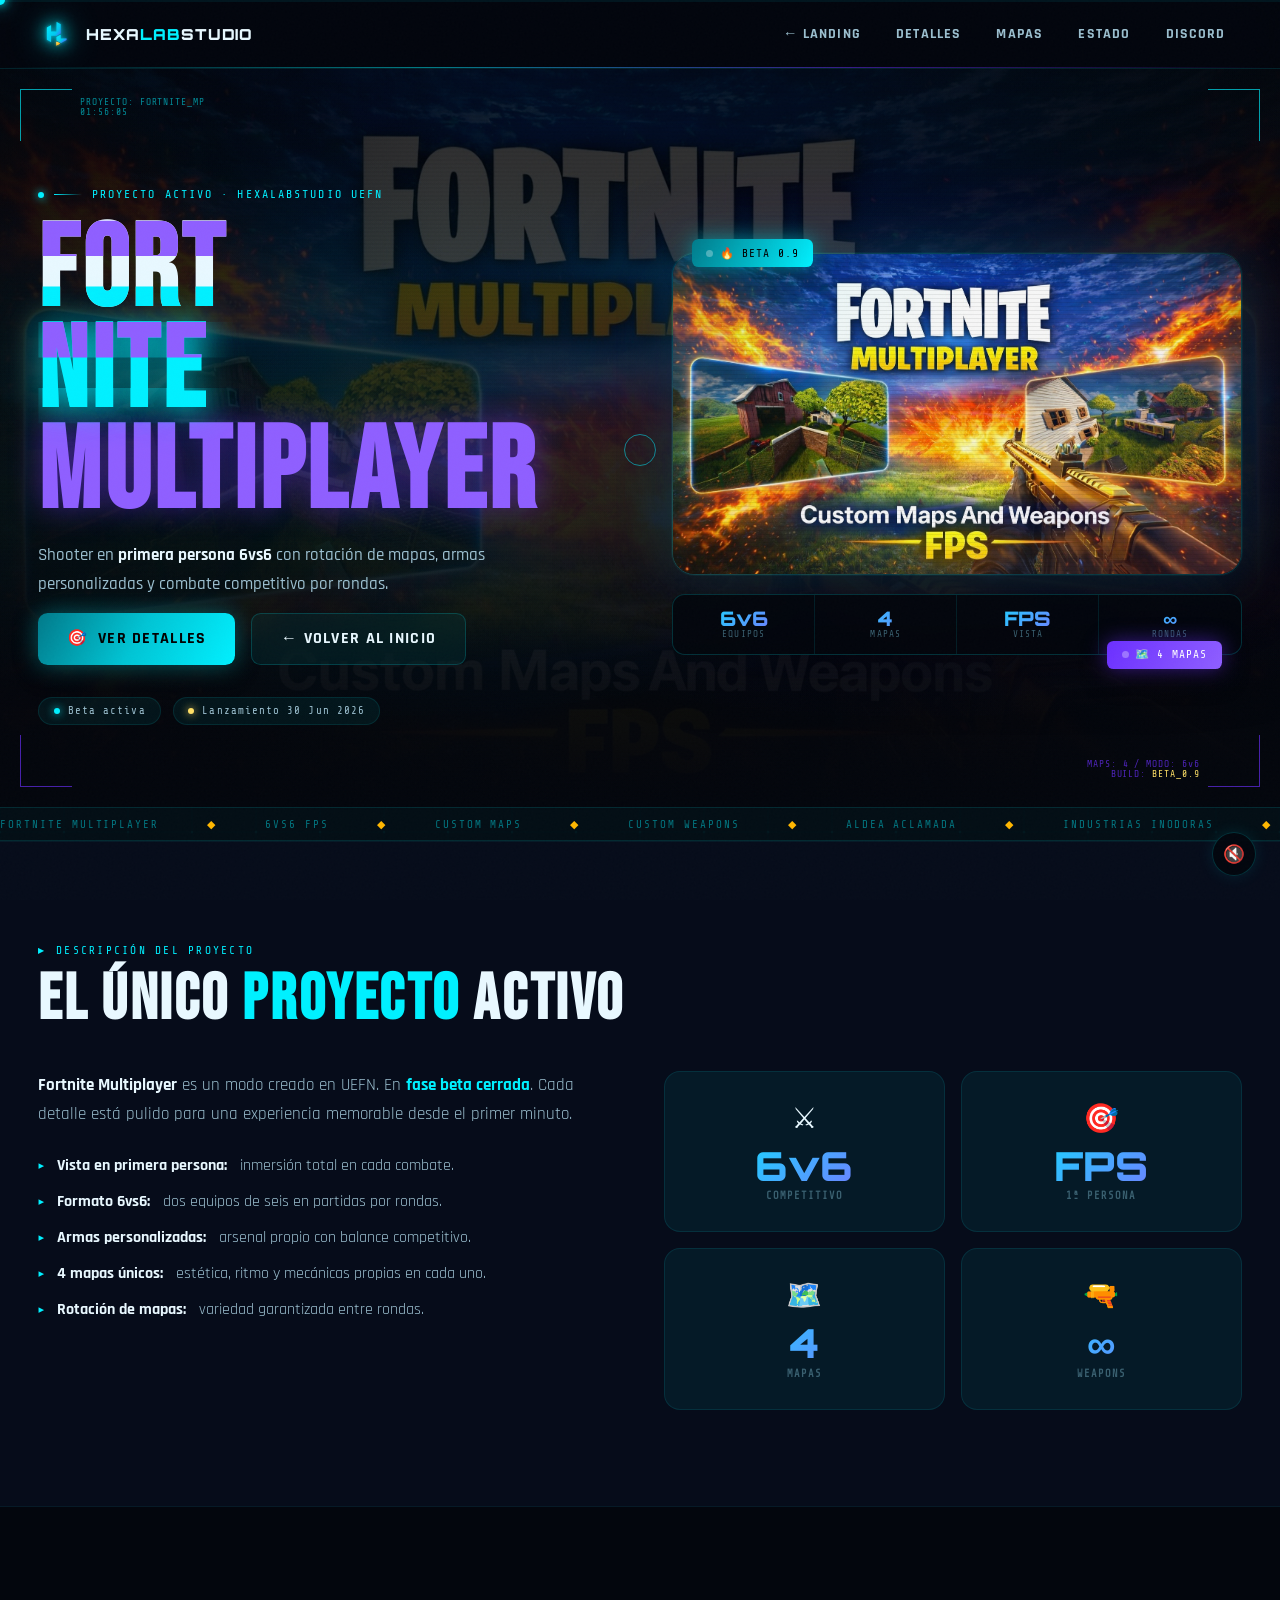
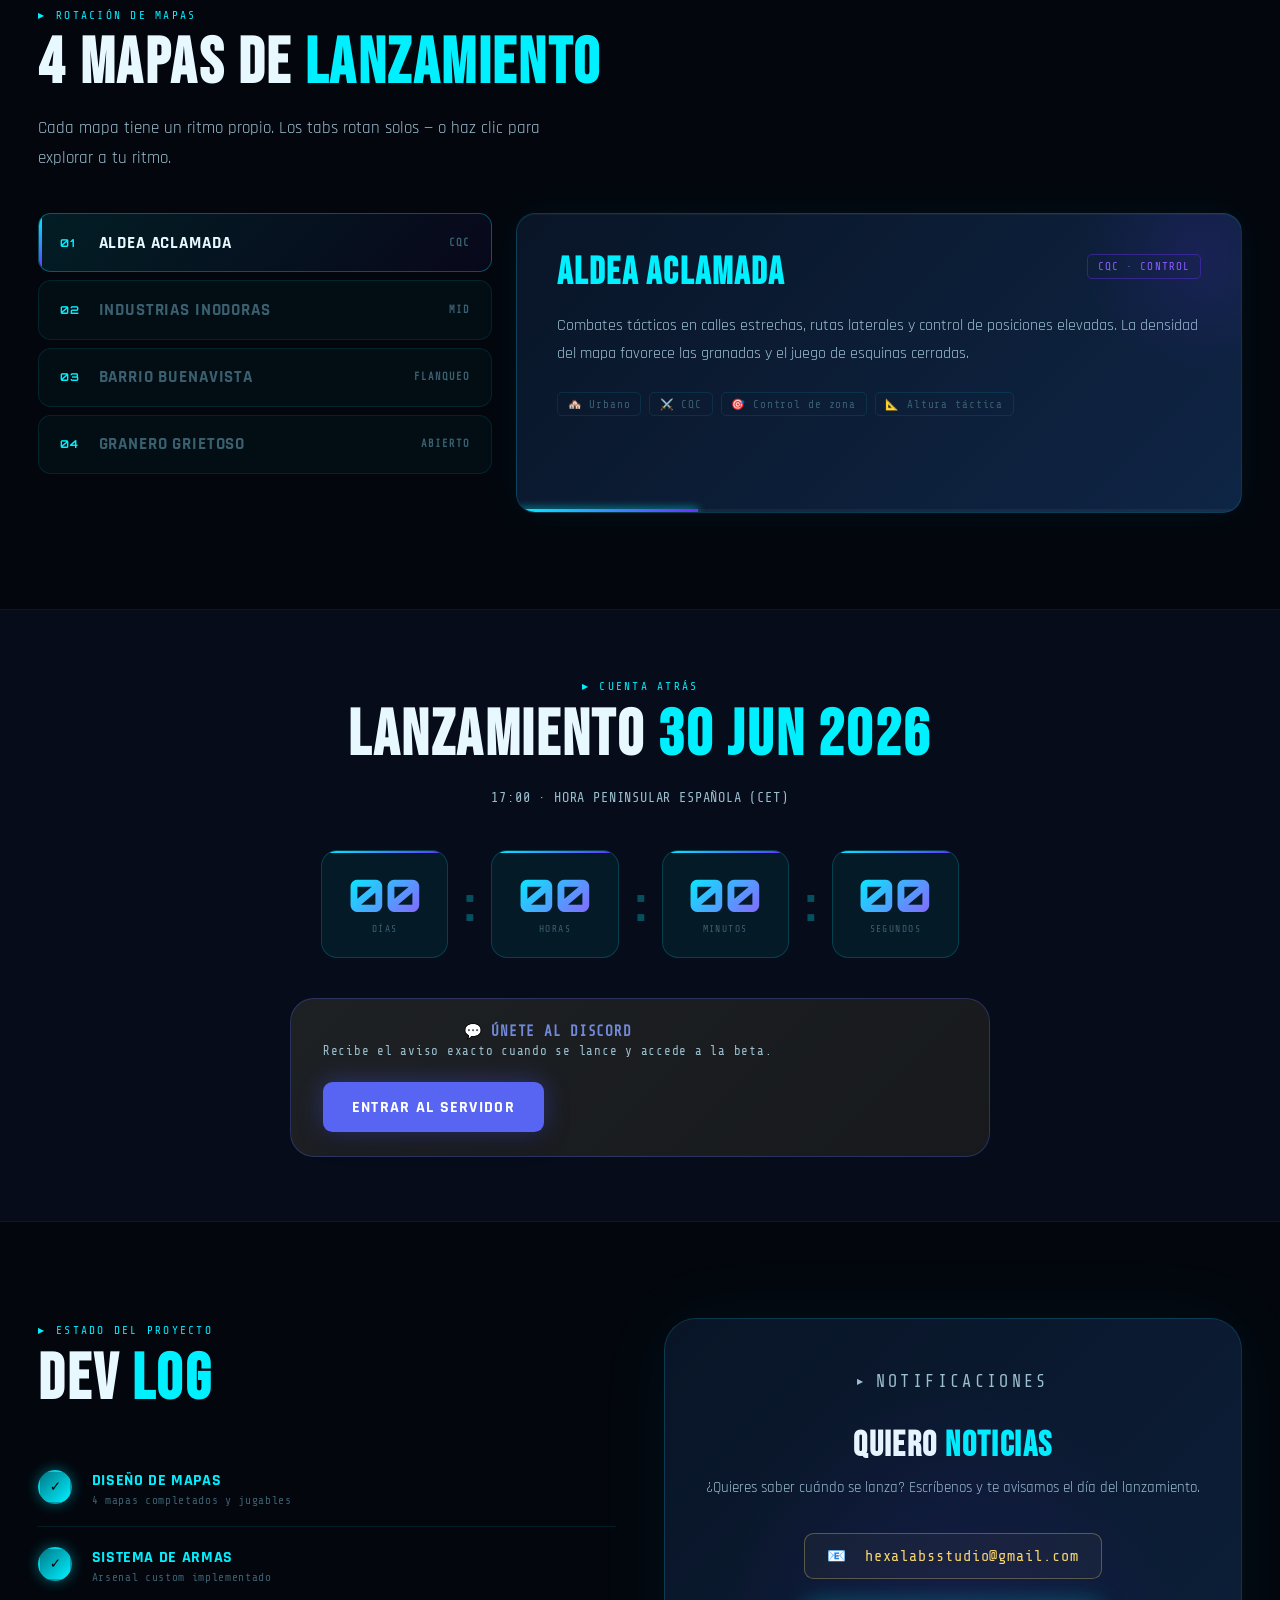
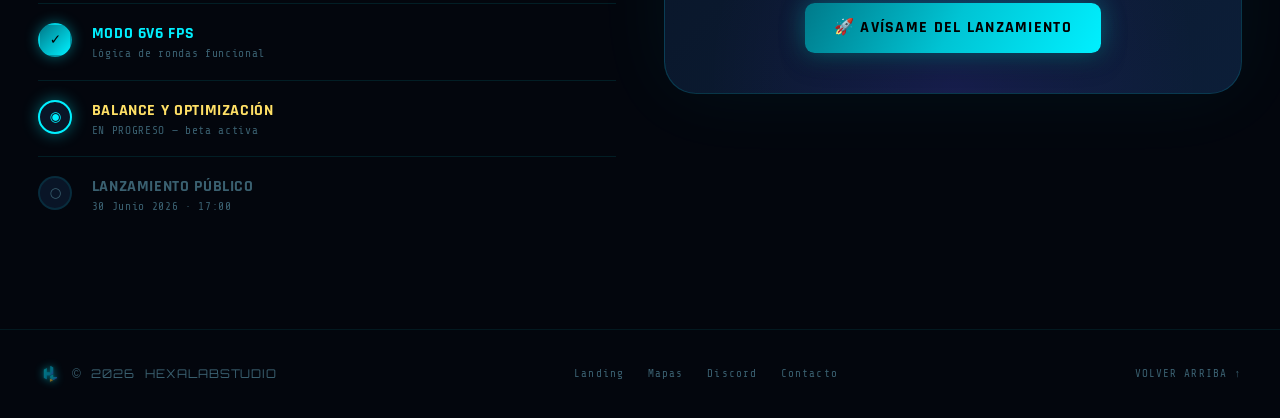
==== commit de1f260a: "Add files via upload" ====
--- a/fortnite-multiplayer.html
+++ b/fortnite-multiplayer.html
@@ -1,62 +1,88 @@
 <!doctype html>
-<html lang="es">
+<html lang="es" prefix="og: https://ogp.me/ns#">
 <head>
   <meta charset="UTF-8"/>
   <meta name="viewport" content="width=device-width,initial-scale=1.0"/>
-  <meta name="description" content="Fortnite Multiplayer: 6vs6 FPS en beta con 4 mapas. Proyecto activo de HexaLabStudio."/>
-  <title>Fortnite Multiplayer | HexaLabStudio</title>
+
+  <!-- ═══ SEO ═══ -->
+  <title>Fortnite Multiplayer — 6vs6 FPS Custom Maps | HexaLabStudio UEFN</title>
+  <meta name="description" content="Fortnite Multiplayer es el proyecto activo de HexaLabStudio: modo 6vs6 en primera persona con 4 mapas únicos, armas custom y combate competitivo. Hecho en UEFN para Fortnite Creative. Beta activa — lanzamiento 30 Junio 2026."/>
+  <meta name="keywords" content="Fortnite Multiplayer HexaLabStudio, fortnite 6v6, fortnite FPS primera persona, UEFN custom map, fortnite creative competitivo, aldea aclamada, industrias inodoras, barrio buenavista, granero grietoso, fortnite custom weapons, mapa fortnite fps, hexalabstudio, fortnite creative 2026"/>
+  <meta name="author" content="HexaLabStudio"/>
+  <meta name="robots" content="index, follow, max-snippet:-1, max-image-preview:large, max-video-preview:-1"/>
+  <meta name="theme-color" content="#00f0ff"/>
+  <link rel="canonical" href="https://www.hexalabstudio.com/fortnite-multiplayer.html"/>
+
+  <!-- ═══ OG ═══ -->
+  <meta property="og:type"         content="website"/>
+  <meta property="og:url"          content="https://www.hexalabstudio.com/fortnite-multiplayer.html"/>
+  <meta property="og:title"        content="Fortnite Multiplayer | 6vs6 FPS Custom Maps — HexaLabStudio"/>
+  <meta property="og:description"  content="Modo 6vs6 en primera persona para Fortnite Creative. 4 mapas únicos, armas custom y combate competitivo. Beta activa — lanzamiento 30 Junio 2026."/>
+  <meta property="og:image"        content="https://www.hexalabstudio.com/fortnite-banner.jpg"/>
+  <meta property="og:image:width"  content="1456"/>
+  <meta property="og:image:height" content="816"/>
+  <meta property="og:image:alt"    content="Fortnite Multiplayer 6vs6 FPS — HexaLabStudio"/>
+  <meta property="og:site_name"    content="HexaLabStudio"/>
+  <meta property="og:locale"       content="es_ES"/>
+  <meta name="twitter:card"        content="summary_large_image"/>
+  <meta name="twitter:title"       content="Fortnite Multiplayer 6vs6 FPS | HexaLabStudio"/>
+  <meta name="twitter:description" content="4 mapas únicos, armas custom, combate 6v6 en primera persona. Beta activa — Fortnite Creative UEFN."/>
+  <meta name="twitter:image"       content="https://www.hexalabstudio.com/fortnite-banner.jpg"/>
+
+  <!-- ═══ SCHEMA ═══ -->
+  <script type="application/ld+json">
+  {"@context":"https://schema.org","@type":"VideoGame","name":"Fortnite Multiplayer by HexaLabStudio","description":"Modo 6vs6 FPS para Fortnite Creative con 4 mapas únicos, armas personalizadas y combate competitivo por rondas.","genre":["Shooter","FPS","Competitive"],"gamePlatform":"Fortnite Creative","publisher":{"@type":"Organization","name":"HexaLabStudio","url":"https://www.hexalabstudio.com"},"url":"https://www.hexalabstudio.com/fortnite-multiplayer.html","image":"https://www.hexalabstudio.com/fortnite-banner.jpg","datePublished":"2026-06-30"}
+  </script>
+
+  <!-- ═══ FAVICON ═══ -->
+  <link rel="icon" type="image/svg+xml" href="favicon.svg"/>
+  <link rel="apple-touch-icon" href="favicon.svg"/>
+  <link rel="manifest" href="site.webmanifest"/>
+
   <link rel="preconnect" href="https://fonts.googleapis.com"/>
   <link rel="preconnect" href="https://fonts.gstatic.com" crossorigin/>
   <link href="https://fonts.googleapis.com/css2?family=Bebas+Neue&family=Rajdhani:wght@400;500;600;700&family=Orbitron:wght@400;700;900&family=Share+Tech+Mono&display=swap" rel="stylesheet"/>
   <link rel="stylesheet" href="styles.css"/>
+
   <style>
-    .status-row { display:flex; gap:.75rem; flex-wrap:wrap; margin-top:2rem; }
-    .status-pill { display:flex; align-items:center; gap:.5rem; background:var(--glass-2); border:1px solid var(--glass-b); border-radius:999px; padding:.45rem .9rem; font-family:'Share Tech Mono',monospace; font-size:.67rem; letter-spacing:.1em; color:var(--text-2); }
-    .status-dot { width:6px; height:6px; border-radius:50%; }
-    .dot-cyan   { background:var(--cyan);       box-shadow:0 0 8px var(--cyan); animation:blink-dot 1.5s ease-in-out infinite; }
-    .dot-gold   { background:var(--gold);       box-shadow:0 0 8px var(--gold); animation:blink-dot 1.5s ease-in-out infinite .5s; }
-
-    /* Details grid */
-    .details-grid { display:grid; grid-template-columns:1fr 1fr; gap:3rem; align-items:start; margin-top:2.5rem; }
-    @media(max-width:800px){ .details-grid{grid-template-columns:1fr;} }
-
-    /* Dev log */
-    .devlog { display:flex; flex-direction:column; margin-top:2.5rem; }
-    .devlog-item { display:flex; gap:1.2rem; padding:1.2rem 0; border-bottom:1px solid var(--glass-b); position:relative; }
-    .devlog-item:last-child { border-bottom:none; }
-    .devlog-dot { width:34px; height:34px; border-radius:50%; flex-shrink:0; display:flex; align-items:center; justify-content:center; font-size:.85rem; border:2px solid var(--glass-b); background:var(--dark-3); }
-    .devlog-dot.done    { background:linear-gradient(135deg,var(--cyan-dark),var(--cyan)); border-color:transparent; color:#000; box-shadow:0 0 14px rgba(0,240,255,.4); }
-    .devlog-dot.current { border-color:var(--cyan); color:var(--cyan); box-shadow:0 0 16px rgba(0,240,255,.4); animation:badge-pulse 2s ease-in-out infinite; }
-    .devlog-dot.pending { color:var(--muted); }
-    .devlog-title { font-family:'Rajdhani',sans-serif; font-weight:700; font-size:1rem; letter-spacing:.04em; text-transform:uppercase; }
-    .devlog-title.done    { color:var(--cyan); }
-    .devlog-title.current { color:var(--gold); }
-    .devlog-title.pending { color:var(--muted); }
-    .devlog-desc { font-family:'Share Tech Mono',monospace; font-size:.7rem; color:var(--muted); letter-spacing:.06em; margin-top:.2rem; }
-
-    /* Countdown */
-    .countdown-section { text-align:center; }
-    .countdown-wrap { display:inline-flex; gap:1rem; flex-wrap:wrap; justify-content:center; }
-    .countdown-unit { background:var(--glass-2); border:1px solid var(--glass-b2); border-radius:var(--radius); padding:1.4rem 1.6rem; min-width:90px; text-align:center; position:relative; overflow:hidden; }
-    .countdown-unit::before { content:''; position:absolute; top:0; left:0; right:0; height:2px; background:linear-gradient(90deg,var(--cyan),var(--violet)); }
-    .countdown-num { display:block; font-family:'Orbitron',monospace; font-size:2.8rem; font-weight:900; line-height:1; background:linear-gradient(135deg,var(--cyan),var(--violet-mid)); -webkit-background-clip:text; -webkit-text-fill-color:transparent; background-clip:text; }
-    .countdown-sep { font-family:'Orbitron',monospace; font-size:2.8rem; font-weight:900; color:rgba(0,240,255,.3); display:flex; align-items:center; animation:blink-dot 1s ease-in-out infinite; }
-    .countdown-unit-label { display:block; font-family:'Share Tech Mono',monospace; font-size:.6rem; color:var(--muted); letter-spacing:.15em; text-transform:uppercase; margin-top:.4rem; }
-
-    /* Feature list */
-    .feature-list { list-style:none; display:flex; flex-direction:column; gap:.75rem; }
-    .feature-list li { display:flex; align-items:flex-start; gap:.8rem; font-size:1rem; color:var(--text-2); line-height:1.5; }
-    .feature-list li::before { content:'▸'; color:var(--cyan); font-size:.7rem; margin-top:.3rem; flex-shrink:0; }
-    .feature-list strong { color:var(--text); }
-
-    /* Orbit on hero logo */
-    .orbit-wrap { position:absolute; inset:-30px; pointer-events:none; z-index:4; }
-    .orbit-ring { position:absolute; inset:0; border-radius:50%; border:1px solid rgba(0,240,255,.15); animation:orbit-spin 12s linear infinite; }
-    .orbit-dot { position:absolute; top:50%; left:-4px; width:8px; height:8px; border-radius:50%; background:var(--cyan); margin-top:-4px; box-shadow:0 0 12px var(--cyan),0 0 24px rgba(0,240,255,.5); }
-    @keyframes orbit-spin { to{ transform:rotate(360deg); } }
-
-    .hero-logo-bg { position:absolute; inset:0; z-index:2; display:flex; align-items:center; justify-content:flex-end; padding-right:6vw; pointer-events:none; opacity:.05; }
-    .hero-logo-bg img { width:65vmin; filter:blur(2px); }
+    .status-row{display:flex;gap:.75rem;flex-wrap:wrap;margin-top:2rem}
+    .status-pill{display:flex;align-items:center;gap:.5rem;background:var(--glass-2);border:1px solid var(--glass-b);border-radius:999px;padding:.45rem .9rem;font-family:'Share Tech Mono',monospace;font-size:.67rem;letter-spacing:.1em;color:var(--text-2)}
+    .status-dot{width:6px;height:6px;border-radius:50%}
+    .dot-cyan{background:var(--cyan);box-shadow:0 0 8px var(--cyan);animation:blink-dot 1.5s ease-in-out infinite}
+    .dot-gold{background:var(--gold);box-shadow:0 0 8px var(--gold);animation:blink-dot 1.5s ease-in-out infinite .5s}
+    .details-grid{display:grid;grid-template-columns:1fr 1fr;gap:3rem;align-items:start;margin-top:2.5rem}
+    @media(max-width:800px){.details-grid{grid-template-columns:1fr}}
+    .devlog{display:flex;flex-direction:column;margin-top:2.5rem}
+    .devlog-item{display:flex;gap:1.2rem;padding:1.2rem 0;border-bottom:1px solid var(--glass-b)}
+    .devlog-item:last-child{border-bottom:none}
+    .devlog-dot{width:34px;height:34px;border-radius:50%;flex-shrink:0;display:flex;align-items:center;justify-content:center;font-size:.85rem;border:2px solid var(--glass-b);background:var(--dark-3)}
+    .devlog-dot.done{background:linear-gradient(135deg,var(--cyan-dark),var(--cyan));border-color:transparent;color:#000;box-shadow:0 0 14px rgba(0,240,255,.4)}
+    .devlog-dot.current{border-color:var(--cyan);color:var(--cyan);box-shadow:0 0 16px rgba(0,240,255,.4);animation:badge-pulse 2s ease-in-out infinite}
+    .devlog-dot.pending{color:var(--muted)}
+    .devlog-title{font-family:'Rajdhani',sans-serif;font-weight:700;font-size:1rem;letter-spacing:.04em;text-transform:uppercase}
+    .devlog-title.done{color:var(--cyan)}.devlog-title.current{color:var(--gold)}.devlog-title.pending{color:var(--muted)}
+    .devlog-desc{font-family:'Share Tech Mono',monospace;font-size:.7rem;color:var(--muted);letter-spacing:.06em;margin-top:.2rem}
+    .countdown-section{text-align:center}
+    .countdown-wrap{display:inline-flex;gap:1rem;flex-wrap:wrap;justify-content:center}
+    .countdown-unit{background:var(--glass-2);border:1px solid var(--glass-b2);border-radius:var(--radius);padding:1.4rem 1.6rem;min-width:90px;text-align:center;position:relative;overflow:hidden}
+    .countdown-unit::before{content:'';position:absolute;top:0;left:0;right:0;height:2px;background:linear-gradient(90deg,var(--cyan),var(--violet))}
+    .countdown-num{display:block;font-family:'Orbitron',monospace;font-size:2.8rem;font-weight:900;line-height:1;background:linear-gradient(135deg,var(--cyan),var(--violet-mid));-webkit-background-clip:text;-webkit-text-fill-color:transparent;background-clip:text}
+    .countdown-sep{font-family:'Orbitron',monospace;font-size:2.8rem;font-weight:900;color:rgba(0,240,255,.3);display:flex;align-items:center;animation:blink-dot 1s ease-in-out infinite}
+    .countdown-unit-label{display:block;font-family:'Share Tech Mono',monospace;font-size:.6rem;color:var(--muted);letter-spacing:.15em;text-transform:uppercase;margin-top:.4rem}
+    .feature-list{list-style:none;display:flex;flex-direction:column;gap:.75rem}
+    .feature-list li{display:flex;align-items:flex-start;gap:.8rem;font-size:1rem;color:var(--text-2);line-height:1.5}
+    .feature-list li::before{content:'▸';color:var(--cyan);font-size:.7rem;margin-top:.3rem;flex-shrink:0}
+    .feature-list strong{color:var(--text)}
+    .hero-logo-bg{position:absolute;inset:0;z-index:2;display:flex;align-items:center;justify-content:flex-end;padding-right:6vw;pointer-events:none;opacity:.05}
+    .hero-logo-bg img{width:65vmin;filter:blur(2px)}
+    .discord-mini{background:linear-gradient(135deg,#1e2124,#17191c);border:1px solid rgba(88,101,242,.3);border-radius:var(--radius-lg);padding:1.5rem 2rem;display:flex;align-items:center;justify-content:space-between;gap:1.5rem;margin-top:1.5rem;flex-wrap:wrap}
+    .discord-mini-text{font-family:'Share Tech Mono',monospace;font-size:.78rem;color:var(--text-2);letter-spacing:.06em}
+    .discord-mini-text strong{display:block;color:#7289da;font-size:.9rem;margin-bottom:.3rem}
+    .btn-discord{background:#5865f2;color:#fff;box-shadow:0 0 24px rgba(88,101,242,.4),0 8px 24px rgba(0,0,0,.4);white-space:nowrap}
+    .btn-discord:hover{background:#4752c4;box-shadow:0 0 44px rgba(88,101,242,.65),0 12px 32px rgba(0,0,0,.5)}
+    #sound-toggle{position:fixed;bottom:1.5rem;right:1.5rem;z-index:900;width:44px;height:44px;border-radius:50%;background:rgba(3,6,13,.88);border:1px solid var(--glass-b2);color:var(--cyan);font-size:1.1rem;display:flex;align-items:center;justify-content:center;cursor:none;backdrop-filter:blur(12px);transition:all .3s;box-shadow:0 0 16px rgba(0,240,255,.1)}
+    #sound-toggle:hover{border-color:rgba(0,240,255,.4);box-shadow:0 0 24px rgba(0,240,255,.25)}
+    #sound-toggle.muted{color:var(--muted)}
   </style>
 </head>
 <body>
@@ -64,34 +90,33 @@
   <canvas id="pt-canvas" style="position:fixed;inset:0;z-index:0;pointer-events:none;opacity:.5;"></canvas>
   <div id="cursor"></div>
   <div id="cursor-ring"></div>
+  <button id="sound-toggle" class="muted" aria-label="Activar sonido" title="Sonido">🔇</button>
   <div class="scroll-progress" aria-hidden="true"><span id="scroll-progress-bar"></span></div>
   <a class="skip-link" href="#main-content">Saltar al contenido</a>
 
-  <!-- HEADER -->
   <header class="site-header" id="top">
     <div class="nav-wrap">
       <a class="brand" href="index.html">
         <img src="logo.svg" alt="" class="brand-logo" aria-hidden="true"/>
         <span class="brand-text">HEXA<span>LAB</span>STUDIO</span>
       </a>
-      <button class="nav-toggle" aria-expanded="false" aria-controls="main-nav">
-        <span class="sr-only">Abrir menú</span>☰
-      </button>
+      <button class="nav-toggle" aria-expanded="false" aria-controls="main-nav"><span class="sr-only">Abrir menú</span>☰</button>
       <nav id="main-nav" class="main-nav">
         <a href="index.html">← Landing</a>
         <a href="#detalles">Detalles</a>
         <a href="#mapas">Mapas</a>
         <a href="#estado">Estado</a>
+        <a href="index.html#discord">Discord</a>
       </nav>
     </div>
   </header>
 
   <main id="main-content">
 
-    <!-- ══════ HERO ══════ -->
+    <!-- HERO -->
     <section class="hero compact">
       <div class="hero-bg">
-        <img src="fortnite-banner.jpg" alt="Fortnite Multiplayer banner"/>
+        <img src="fortnite-banner.jpg" alt="Fortnite Multiplayer 6vs6 FPS — HexaLabStudio UEFN custom maps Fortnite Creative"/>
         <div class="hero-vignette"></div>
       </div>
       <div class="hero-logo-bg" aria-hidden="true"><img src="logo.svg" alt=""/></div>
@@ -108,14 +133,9 @@
         <div>MAPS: 4 / MODO: 6v6</div>
         <div>BUILD: <span style="color:var(--gold)">BETA_0.9</span></div>
       </div>
-
       <div class="hero-inner">
         <div>
-          <div class="kicker reveal">
-            <span class="kicker-dot"></span>
-            <span class="kicker-line"></span>
-            PROYECTO ACTIVO · HEXALABSTUDIO
-          </div>
+          <div class="kicker reveal"><span class="kicker-dot"></span><span class="kicker-line"></span>PROYECTO ACTIVO · HEXALABSTUDIO UEFN</div>
           <h1 class="reveal delay-1">
             <span class="line-white glitch" data-text="FORT">FORT</span>
             <span class="line-cyan  glitch" data-text="NITE">NITE</span>
@@ -123,18 +143,17 @@
           </h1>
           <p class="lead reveal delay-2">Shooter en <strong style="color:var(--text)">primera persona 6vs6</strong> con rotación de mapas, armas personalizadas y combate competitivo por rondas.</p>
           <div class="hero-ctas reveal delay-3">
-            <a class="btn btn-cyan" href="#detalles"><span>🎯</span>Ver detalles</a>
+            <a class="btn btn-cyan"  href="#detalles"><span>🎯</span>Ver detalles</a>
             <a class="btn btn-ghost" href="index.html">← Volver al inicio</a>
           </div>
           <div class="status-row reveal delay-4">
             <span class="status-pill"><span class="status-dot dot-cyan"></span>Beta activa</span>
-            <span class="status-pill"><span class="status-dot dot-gold"></span>Lanzamiento pronto</span>
-          </div>
-        </div>
-
+            <span class="status-pill"><span class="status-dot dot-gold"></span>Lanzamiento 30 Jun 2026</span>
+          </div>
+        </div>
         <div class="hero-visual reveal delay-2">
           <div class="hero-img-frame">
-            <img src="fortnite-banner.jpg" alt="Fortnite Multiplayer — FPS gameplay"/>
+            <img src="fortnite-banner.jpg" alt="Fortnite Multiplayer gameplay — Custom Maps And Weapons FPS HexaLabStudio"/>
           </div>
           <div class="hero-img-glow-ring"></div>
           <span class="badge badge-cyan"><span class="badge-ping"></span>🔥 BETA 0.9</span>
@@ -152,35 +171,19 @@
     <!-- MARQUEE -->
     <div class="marquee-wrap" aria-hidden="true">
       <div class="marquee-track">
-        <span>FORTNITE MULTIPLAYER</span><span class="sep">◆</span>
-        <span>6VS6 FPS</span><span class="sep">◆</span>
-        <span>CUSTOM MAPS</span><span class="sep">◆</span>
-        <span>CUSTOM WEAPONS</span><span class="sep">◆</span>
-        <span>ALDEA ACLAMADA</span><span class="sep">◆</span>
-        <span>INDUSTRIAS INODORAS</span><span class="sep">◆</span>
-        <span>BARRIO BUENAVISTA</span><span class="sep">◆</span>
-        <span>GRANERO GRIETOSO</span><span class="sep">◆</span>
-        <span>FORTNITE MULTIPLAYER</span><span class="sep">◆</span>
-        <span>6VS6 FPS</span><span class="sep">◆</span>
-        <span>CUSTOM MAPS</span><span class="sep">◆</span>
-        <span>CUSTOM WEAPONS</span><span class="sep">◆</span>
-        <span>ALDEA ACLAMADA</span><span class="sep">◆</span>
-        <span>INDUSTRIAS INODORAS</span><span class="sep">◆</span>
-        <span>BARRIO BUENAVISTA</span><span class="sep">◆</span>
-        <span>GRANERO GRIETOSO</span><span class="sep">◆</span>
+        <span>FORTNITE MULTIPLAYER</span><span class="sep">◆</span><span>6VS6 FPS</span><span class="sep">◆</span><span>CUSTOM MAPS</span><span class="sep">◆</span><span>CUSTOM WEAPONS</span><span class="sep">◆</span><span>ALDEA ACLAMADA</span><span class="sep">◆</span><span>INDUSTRIAS INODORAS</span><span class="sep">◆</span><span>BARRIO BUENAVISTA</span><span class="sep">◆</span><span>GRANERO GRIETOSO</span><span class="sep">◆</span>
+        <span>FORTNITE MULTIPLAYER</span><span class="sep">◆</span><span>6VS6 FPS</span><span class="sep">◆</span><span>CUSTOM MAPS</span><span class="sep">◆</span><span>CUSTOM WEAPONS</span><span class="sep">◆</span><span>ALDEA ACLAMADA</span><span class="sep">◆</span><span>INDUSTRIAS INODORAS</span><span class="sep">◆</span><span>BARRIO BUENAVISTA</span><span class="sep">◆</span><span>GRANERO GRIETOSO</span><span class="sep">◆</span>
       </div>
     </div>
 
-    <!-- ══════ DETALLES ══════ -->
+    <!-- DETALLES -->
     <section id="detalles" class="section section-dark">
       <div class="container">
         <p class="section-label reveal">Descripción del proyecto</p>
         <h2 class="reveal delay-1">EL ÚNICO <em>PROYECTO</em> ACTIVO</h2>
         <div class="details-grid">
           <div class="reveal delay-1">
-            <p style="color:var(--text-2); line-height:1.75; margin-bottom:1.5rem; font-size:1.05rem;">
-              <strong style="color:var(--text)">Fortnite Multiplayer</strong> es un modo creado en UEFN. En <strong style="color:var(--cyan)">fase beta cerrada</strong> con fecha de salida aún sin anunciar. Cada detalle está pulido para una experiencia memorable.
-            </p>
+            <p style="color:var(--text-2);line-height:1.75;margin-bottom:1.5rem;font-size:1.05rem;"><strong style="color:var(--text)">Fortnite Multiplayer</strong> es un modo creado en UEFN. En <strong style="color:var(--cyan)">fase beta cerrada</strong>. Cada detalle está pulido para una experiencia memorable desde el primer minuto.</p>
             <ul class="feature-list">
               <li><strong>Vista en primera persona:</strong> inmersión total en cada combate.</li>
               <li><strong>Formato 6vs6:</strong> dos equipos de seis en partidas por rondas.</li>
@@ -190,7 +193,7 @@
             </ul>
           </div>
           <div class="reveal delay-2">
-            <div class="stats-grid" style="grid-template-columns:1fr 1fr; margin-top:0;">
+            <div class="stats-grid" style="grid-template-columns:1fr 1fr;margin-top:0;">
               <article class="stat-card"><span class="stat-icon">⚔️</span><span class="stat-num">6v6</span><span class="stat-label">Competitivo</span></article>
               <article class="stat-card"><span class="stat-icon">🎯</span><span class="stat-num">FPS</span><span class="stat-label">1ª persona</span></article>
               <article class="stat-card"><span class="stat-icon">🗺️</span><span class="stat-num">4</span><span class="stat-label">Mapas</span></article>
@@ -201,14 +204,12 @@
       </div>
     </section>
 
-    <!-- ══════ MAPAS ══════ -->
+    <!-- MAPAS -->
     <section id="mapas" class="section">
       <div class="container">
         <p class="section-label reveal">Rotación de mapas</p>
         <h2 class="reveal delay-1">4 MAPAS DE <em>LANZAMIENTO</em></h2>
-        <p class="reveal delay-1" style="color:var(--text-2); max-width:560px; line-height:1.75; font-size:1.05rem; margin-bottom:0;">
-          Cada mapa tiene un ritmo propio. Los tabs rotan solos — o haz clic para explorar a tu ritmo.
-        </p>
+        <p class="reveal delay-1" style="color:var(--text-2);max-width:560px;line-height:1.75;font-size:1.05rem;">Cada mapa tiene un ritmo propio. Los tabs rotan solos — o haz clic para explorar a tu ritmo.</p>
         <div class="maps-layout reveal delay-2">
           <div class="maps-nav" role="tablist" aria-label="Mapas de lanzamiento">
             <button class="map-tab active" data-map="aldea"      role="tab" aria-selected="true"><span class="map-tab-num">01</span>Aldea Aclamada<span class="map-tab-type">CQC</span></button>
@@ -223,10 +224,8 @@
             </div>
             <p id="map-description">Combates tácticos en calles estrechas, rutas laterales y control de posiciones elevadas. La densidad del mapa favorece las granadas y el juego de esquinas cerradas.</p>
             <div class="map-traits">
-              <span class="map-trait">🏘️ Urbano</span>
-              <span class="map-trait">⚔️ CQC</span>
-              <span class="map-trait">🎯 Control de zona</span>
-              <span class="map-trait">📐 Altura táctica</span>
+              <span class="map-trait">🏘️ Urbano</span><span class="map-trait">⚔️ CQC</span>
+              <span class="map-trait">🎯 Control de zona</span><span class="map-trait">📐 Altura táctica</span>
             </div>
             <div class="map-progress"><div id="map-progress-fill" style="width:25%"></div></div>
           </div>
@@ -234,14 +233,12 @@
       </div>
     </section>
 
-    <!-- ══════ COUNTDOWN ══════ -->
+    <!-- COUNTDOWN -->
     <section class="section section-dark countdown-section">
       <div class="container">
-        <p class="section-label" style="justify-content:center;">Lanzamiento</p>
-        <h2 style="text-align:center;">COUNTDOWN AL <em>LAUNCH</em></h2>
-        <p style="color:var(--text-2); max-width:480px; margin:.5rem auto 2.5rem; line-height:1.75; text-align:center;">
-          El lanzamiento se acerca. Escríbenos para ser el primero en jugar.
-        </p>
+        <p class="section-label" style="justify-content:center;">Cuenta atrás</p>
+        <h2 style="text-align:center;">LANZAMIENTO <em>30 JUN 2026</em></h2>
+        <p style="color:var(--text-2);max-width:480px;margin:.5rem auto 2.5rem;line-height:1.75;text-align:center;font-family:'Share Tech Mono',monospace;font-size:.85rem;letter-spacing:.06em;">17:00 · HORA PENINSULAR ESPAÑOLA (CET)</p>
         <div class="countdown-wrap" data-countdown>
           <div class="countdown-unit"><span class="countdown-num" data-cd-days>00</span><span class="countdown-unit-label">Días</span></div>
           <span class="countdown-sep">:</span>
@@ -251,51 +248,42 @@
           <span class="countdown-sep">:</span>
           <div class="countdown-unit"><span class="countdown-num" data-cd-secs>00</span><span class="countdown-unit-label">Segundos</span></div>
         </div>
-      </div>
-    </section>
-
-    <!-- ══════ ESTADO ══════ -->
+
+        <!-- Discord mini banner bajo el countdown -->
+        <div class="discord-mini reveal" style="max-width:700px;margin:2.5rem auto 0;">
+          <div class="discord-mini-text">
+            <strong>💬 ÚNETE AL DISCORD</strong>
+            Recibe el aviso exacto cuando se lance y accede a la beta.
+          </div>
+          <a class="btn btn-discord" href="https://discord.gg/hexalabstudio" target="_blank" rel="noopener noreferrer">
+            ENTRAR AL SERVIDOR
+          </a>
+        </div>
+      </div>
+    </section>
+
+    <!-- ESTADO / DEV LOG -->
     <section id="estado" class="section">
       <div class="container">
-        <div style="display:grid; grid-template-columns:1fr 1fr; gap:3rem; align-items:start;">
+        <div style="display:grid;grid-template-columns:1fr 1fr;gap:3rem;align-items:start;">
           <div>
             <p class="section-label reveal">Estado del proyecto</p>
-            <h2 class="reveal delay-1">DEV <eg>LOG</eg></h2>
+            <h2 class="reveal delay-1">DEV <em>LOG</em></h2>
             <div class="devlog reveal delay-2">
-              <div class="devlog-item">
-                <div class="devlog-dot done">✓</div>
-                <div class="devlog-content"><div class="devlog-title done">Diseño de mapas</div><div class="devlog-desc">4 mapas completados y jugables</div></div>
-              </div>
-              <div class="devlog-item">
-                <div class="devlog-dot done">✓</div>
-                <div class="devlog-content"><div class="devlog-title done">Sistema de armas</div><div class="devlog-desc">Arsenal custom implementado</div></div>
-              </div>
-              <div class="devlog-item">
-                <div class="devlog-dot done">✓</div>
-                <div class="devlog-content"><div class="devlog-title done">Modo 6v6 FPS</div><div class="devlog-desc">Lógica de rondas funcional</div></div>
-              </div>
-              <div class="devlog-item">
-                <div class="devlog-dot current">◉</div>
-                <div class="devlog-content"><div class="devlog-title current">Balance y optimización</div><div class="devlog-desc">EN PROGRESO — beta activa</div></div>
-              </div>
-              <div class="devlog-item">
-                <div class="devlog-dot pending">○</div>
-                <div class="devlog-content"><div class="devlog-title pending">Lanzamiento público</div><div class="devlog-desc">Próximamente — fecha por anunciar</div></div>
-              </div>
-            </div>
-          </div>
-
+              <div class="devlog-item"><div class="devlog-dot done">✓</div><div class="devlog-content"><div class="devlog-title done">Diseño de mapas</div><div class="devlog-desc">4 mapas completados y jugables</div></div></div>
+              <div class="devlog-item"><div class="devlog-dot done">✓</div><div class="devlog-content"><div class="devlog-title done">Sistema de armas</div><div class="devlog-desc">Arsenal custom implementado</div></div></div>
+              <div class="devlog-item"><div class="devlog-dot done">✓</div><div class="devlog-content"><div class="devlog-title done">Modo 6v6 FPS</div><div class="devlog-desc">Lógica de rondas funcional</div></div></div>
+              <div class="devlog-item"><div class="devlog-dot current">◉</div><div class="devlog-content"><div class="devlog-title current">Balance y optimización</div><div class="devlog-desc">EN PROGRESO — beta activa</div></div></div>
+              <div class="devlog-item"><div class="devlog-dot pending">○</div><div class="devlog-content"><div class="devlog-title pending">Lanzamiento público</div><div class="devlog-desc">30 Junio 2026 · 17:00</div></div></div>
+            </div>
+          </div>
           <div class="reveal delay-2">
             <div class="contact-card" style="padding:2.5rem;">
               <p class="section-label" style="justify-content:center;">Notificaciones</p>
-              <h2 style="font-size:2.2rem; margin-bottom:.8rem;">QUIERO <em>NOTICIAS</em></h2>
+              <h2 style="font-size:2.2rem;margin-bottom:.8rem;">QUIERO <em>NOTICIAS</em></h2>
               <p style="font-size:.95rem;">¿Quieres saber cuándo se lanza? Escríbenos y te avisamos el día del lanzamiento.</p>
-              <a class="email-display" href="mailto:hexalabsstudio@gmail.com?subject=Quiero%20noticias%20del%20lanzamiento">
-                📧 &nbsp;hexalabsstudio@gmail.com
-              </a>
-              <a class="btn btn-cyan" href="mailto:hexalabsstudio@gmail.com?subject=Quiero%20noticias%20de%20Fortnite%20Multiplayer">
-                🚀 Avísame del lanzamiento
-              </a>
+              <a class="email-display" href="mailto:hexalabsstudio@gmail.com?subject=Quiero%20noticias%20del%20lanzamiento">📧 &nbsp;hexalabsstudio@gmail.com</a>
+              <a class="btn btn-cyan" href="mailto:hexalabsstudio@gmail.com?subject=Quiero%20noticias%20de%20Fortnite%20Multiplayer">🚀 Avísame del lanzamiento</a>
             </div>
           </div>
         </div>
@@ -306,13 +294,11 @@
 
   <footer class="site-footer">
     <div class="footer-inner">
-      <div class="footer-brand">
-        <img src="logo.svg" alt="" class="footer-logo"/>
-        © <span id="current-year"></span> HEXALABSTUDIO
-      </div>
+      <div class="footer-brand"><img src="logo.svg" alt="" class="footer-logo"/>© <span id="current-year"></span> HEXALABSTUDIO</div>
       <div class="footer-links">
         <a href="index.html">Landing</a>
         <a href="#mapas">Mapas</a>
+        <a href="index.html#discord">Discord</a>
         <a href="mailto:hexalabsstudio@gmail.com">Contacto</a>
       </div>
       <a class="footer-back" href="#top">VOLVER ARRIBA ↑</a>
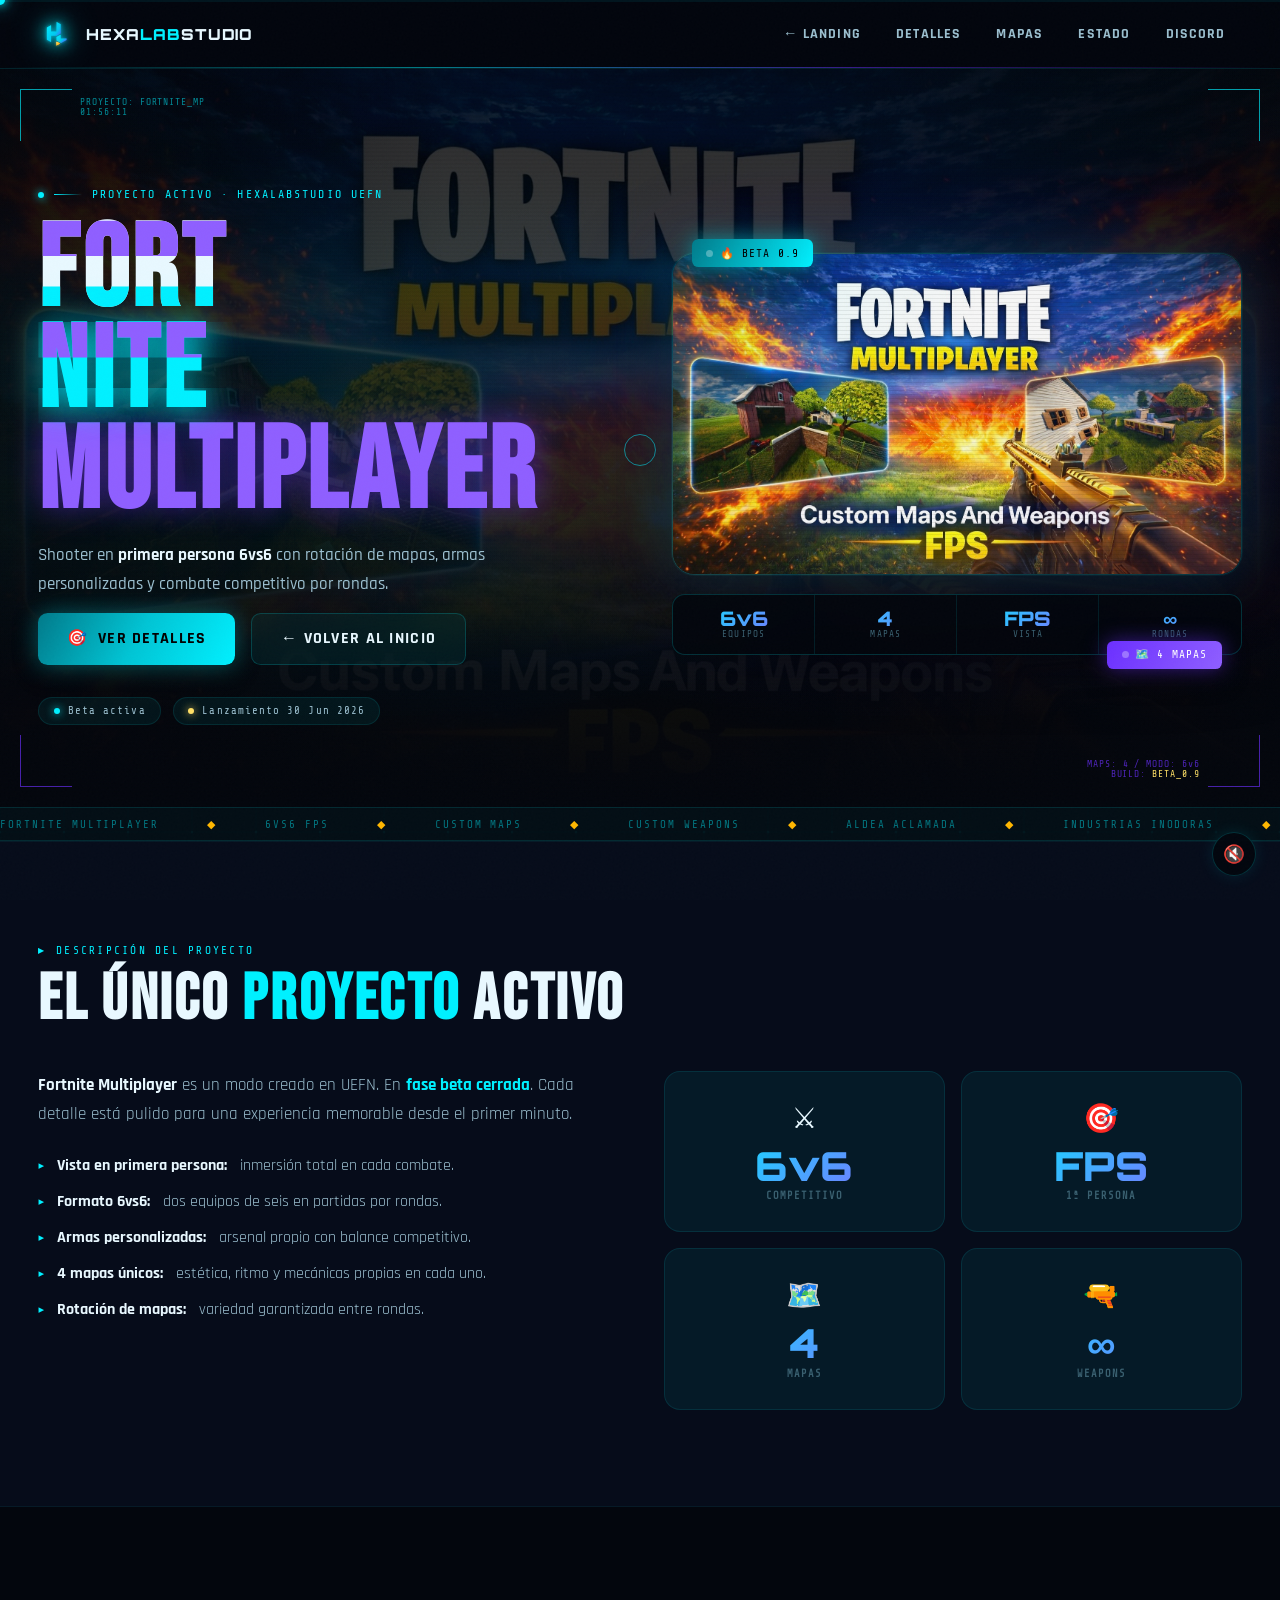
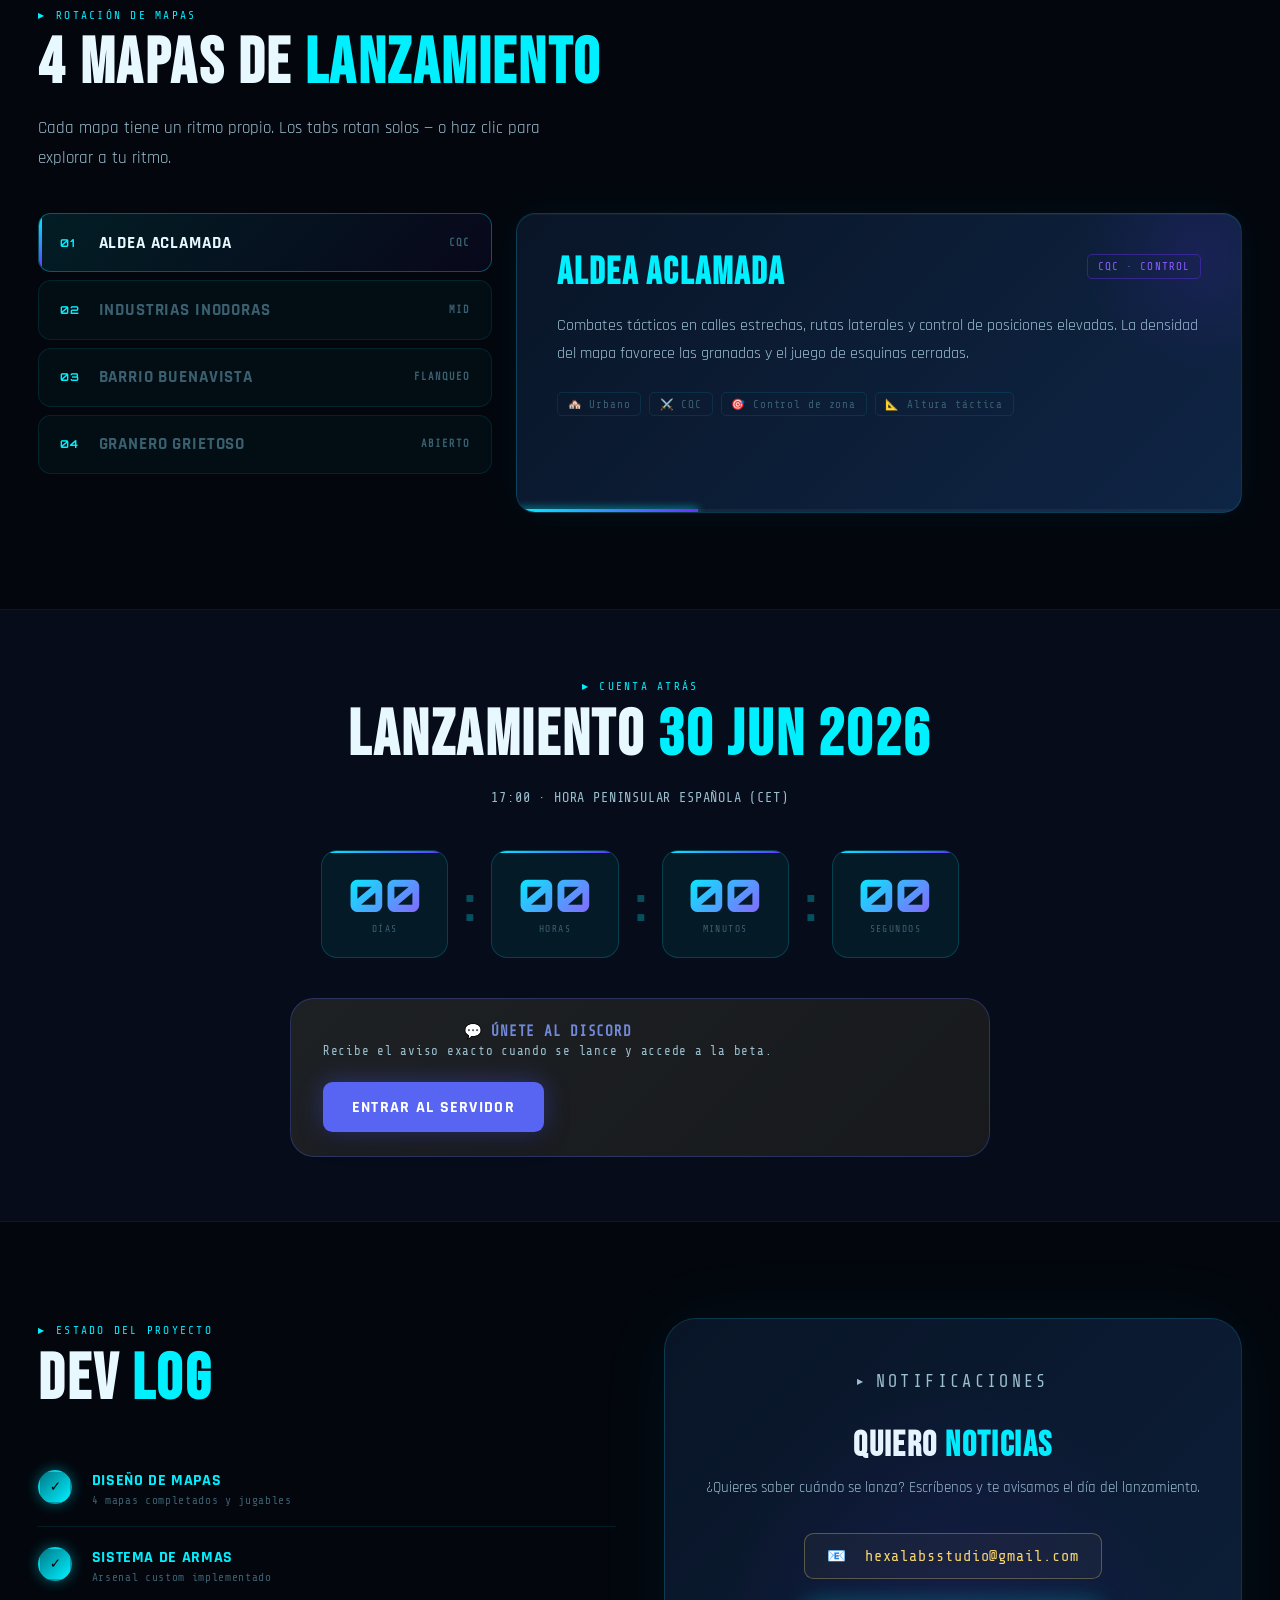
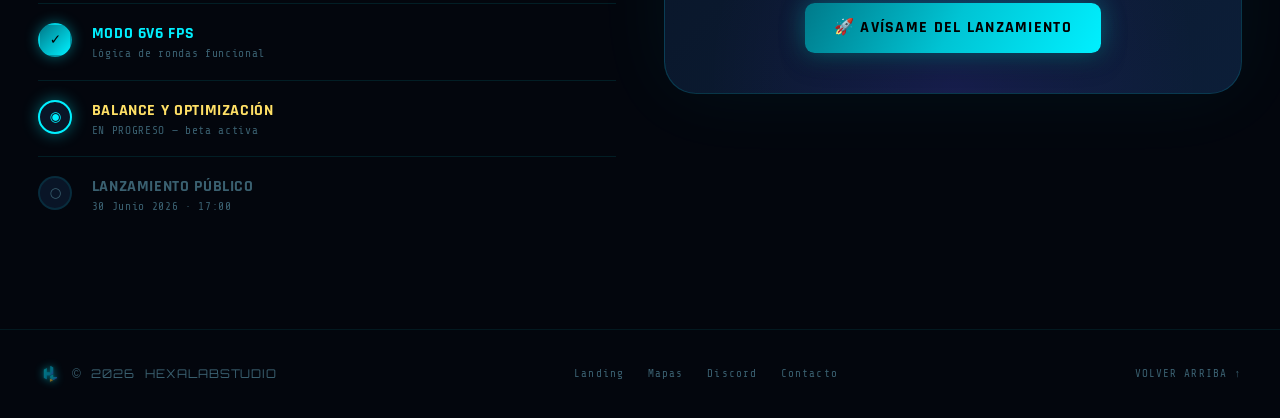
==== commit a6a98f11: "Update Discord link for server access" ====
--- a/fortnite-multiplayer.html
+++ b/fortnite-multiplayer.html
@@ -255,7 +255,7 @@
             <strong>💬 ÚNETE AL DISCORD</strong>
             Recibe el aviso exacto cuando se lance y accede a la beta.
           </div>
-          <a class="btn btn-discord" href="https://discord.gg/hexalabstudio" target="_blank" rel="noopener noreferrer">
+          <a class="btn btn-discord" href="https://discord.gg/4KPz6DdfVV" target="_blank" rel="noopener noreferrer">
             ENTRAR AL SERVIDOR
           </a>
         </div>
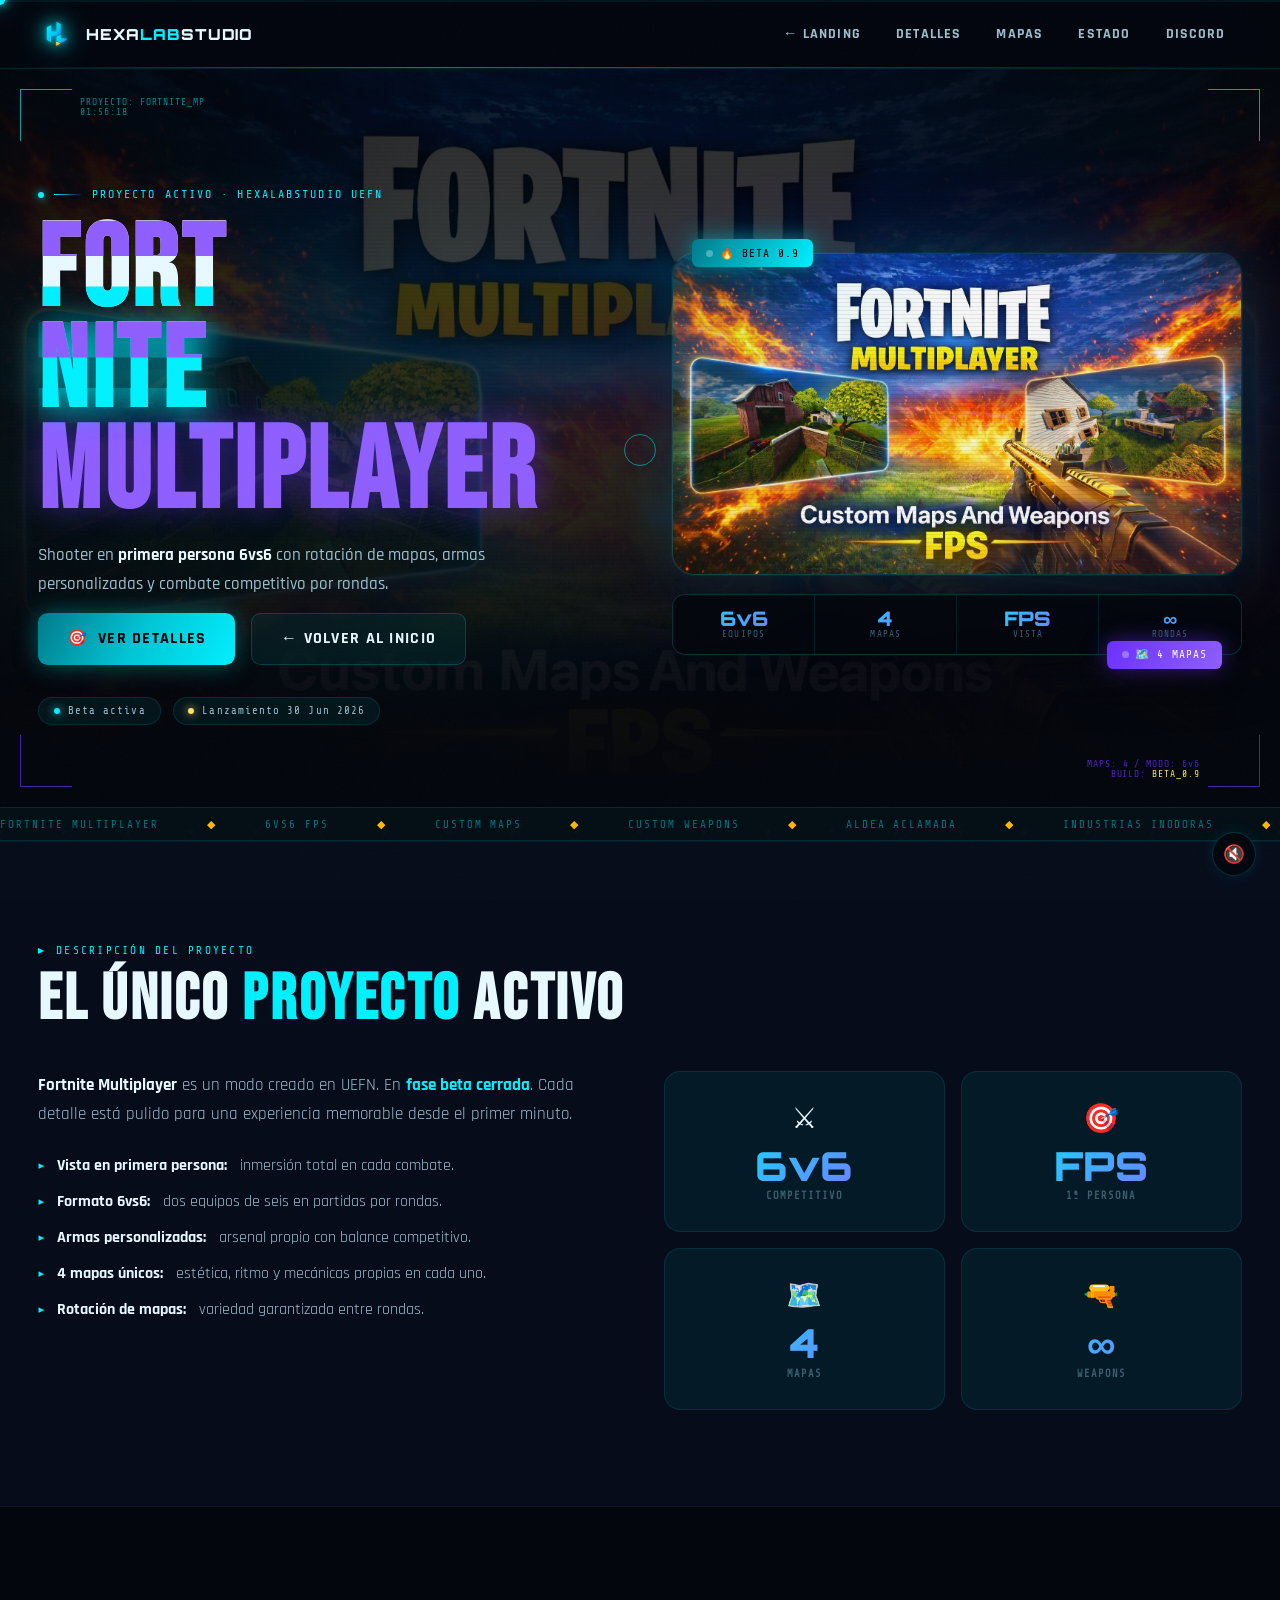
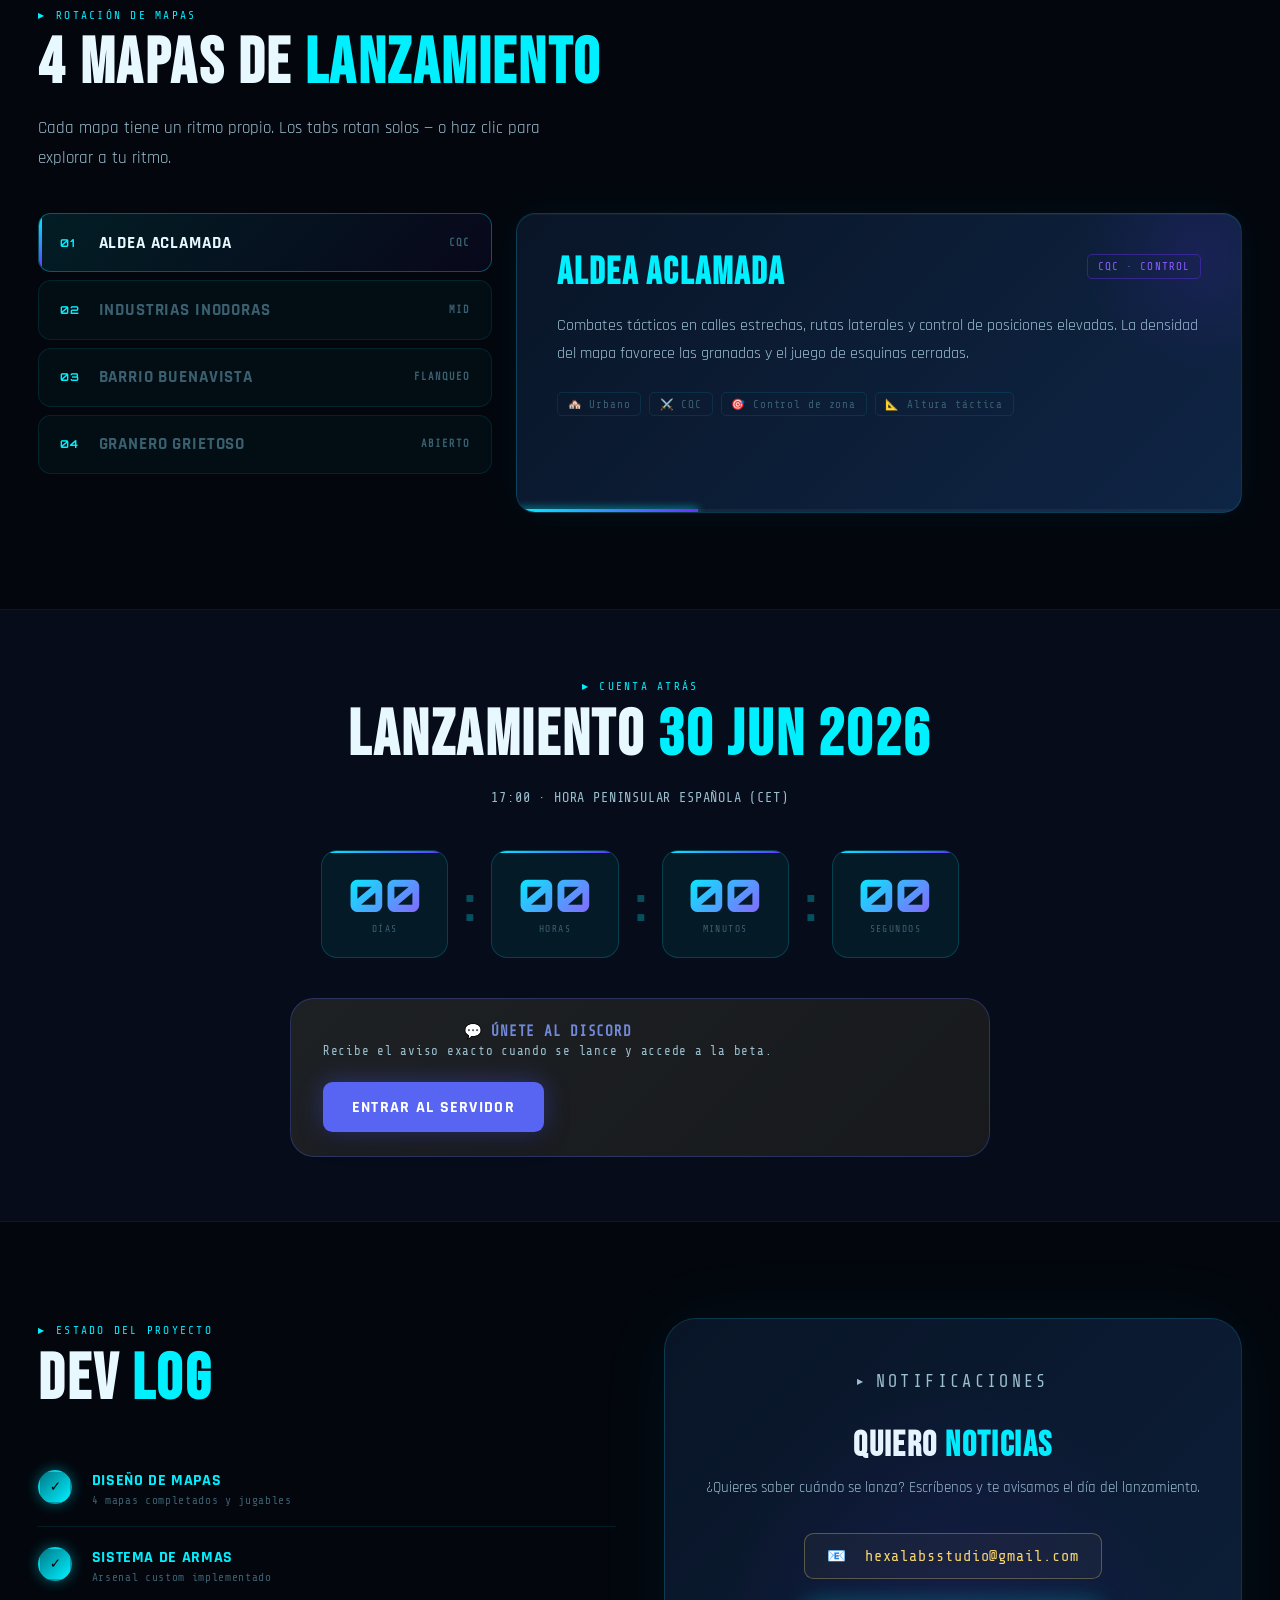
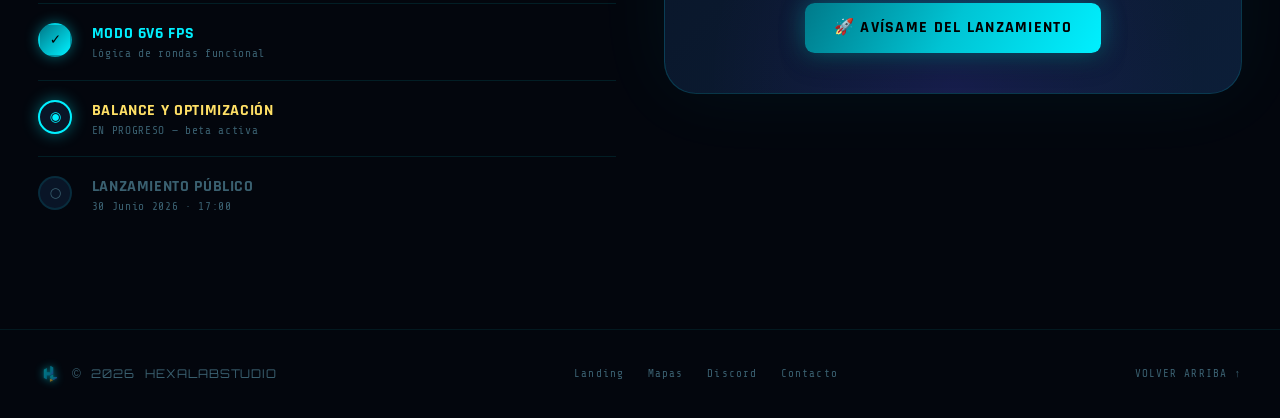
==== commit f5cfba01: "Update Discord link in fortnite-multiplayer.html" ====
--- a/fortnite-multiplayer.html
+++ b/fortnite-multiplayer.html
@@ -255,7 +255,7 @@
             <strong>💬 ÚNETE AL DISCORD</strong>
             Recibe el aviso exacto cuando se lance y accede a la beta.
           </div>
-          <a class="btn btn-discord" href="https://discord.gg/4KPz6DdfVV" target="_blank" rel="noopener noreferrer">
+          <a class="btn btn-discord" href="https://discord.gg/7jRYGUetVw" target="_blank" rel="noopener noreferrer">
             ENTRAR AL SERVIDOR
           </a>
         </div>
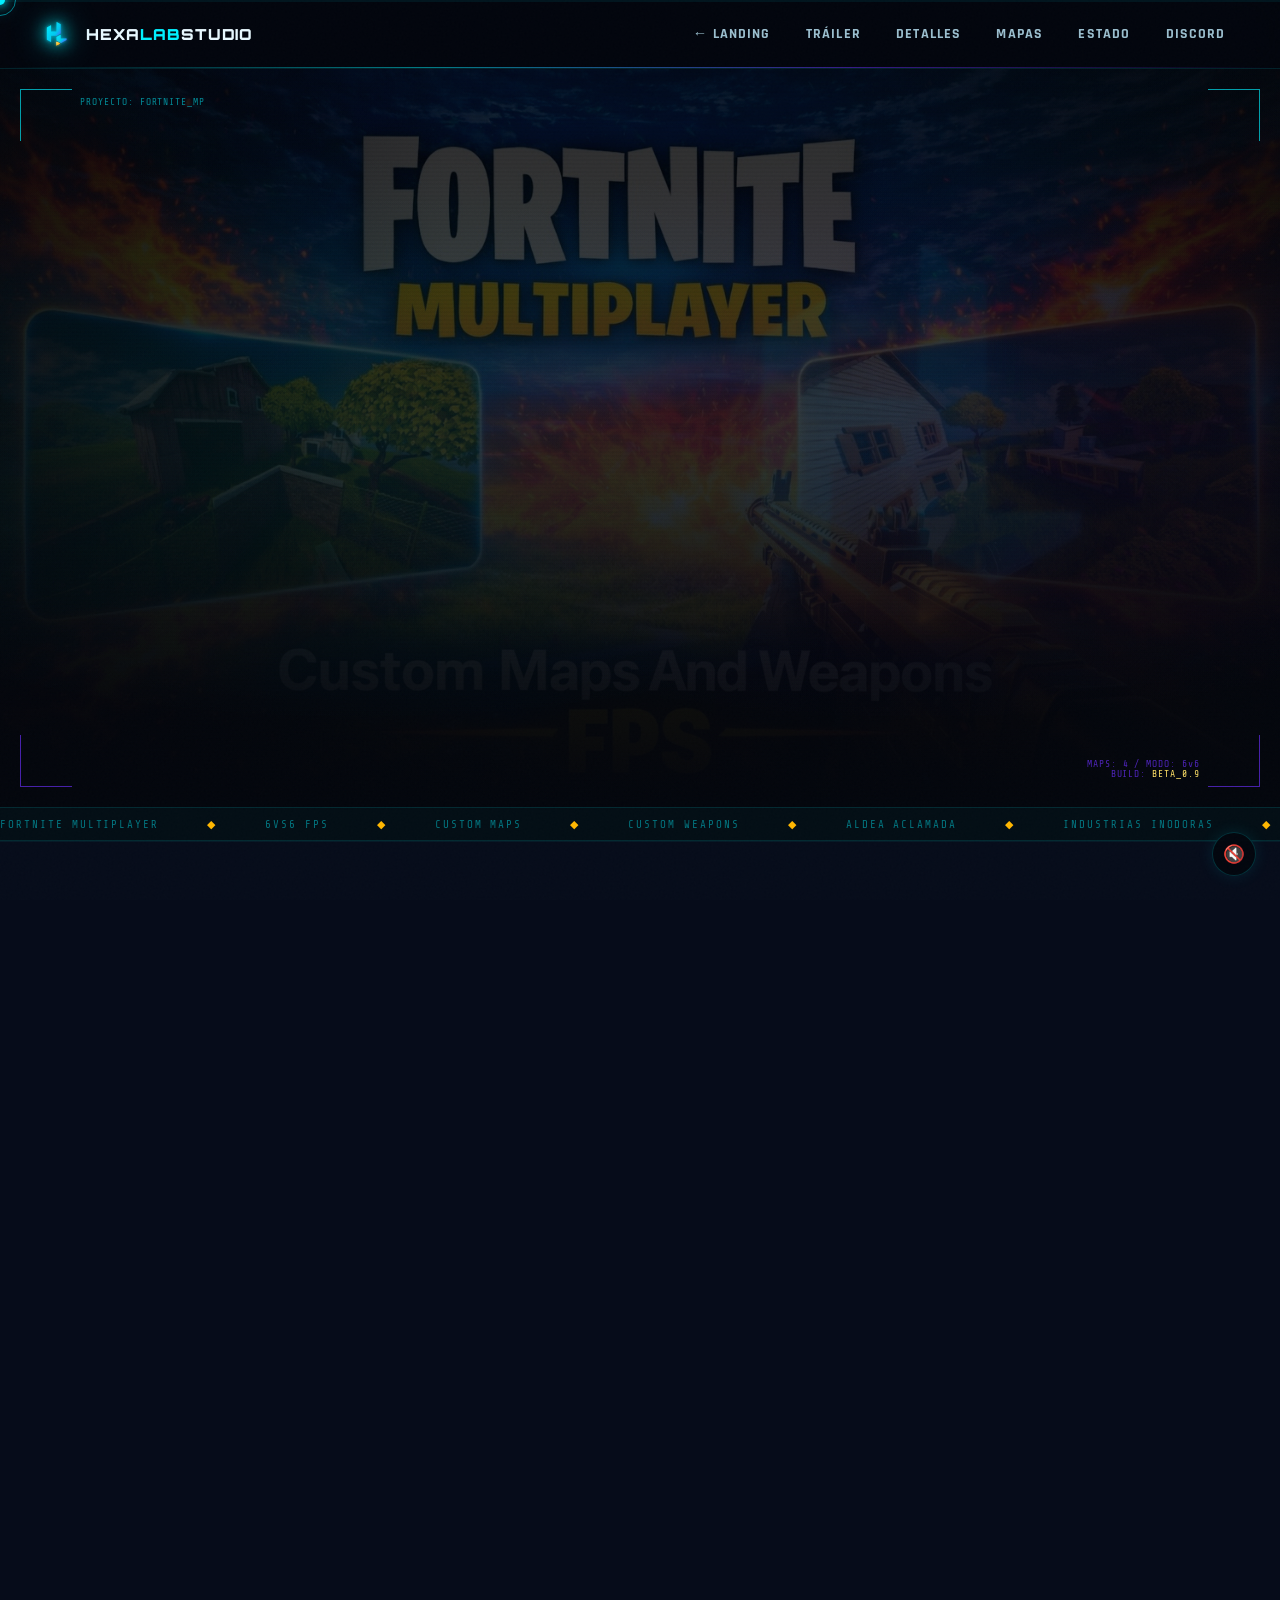
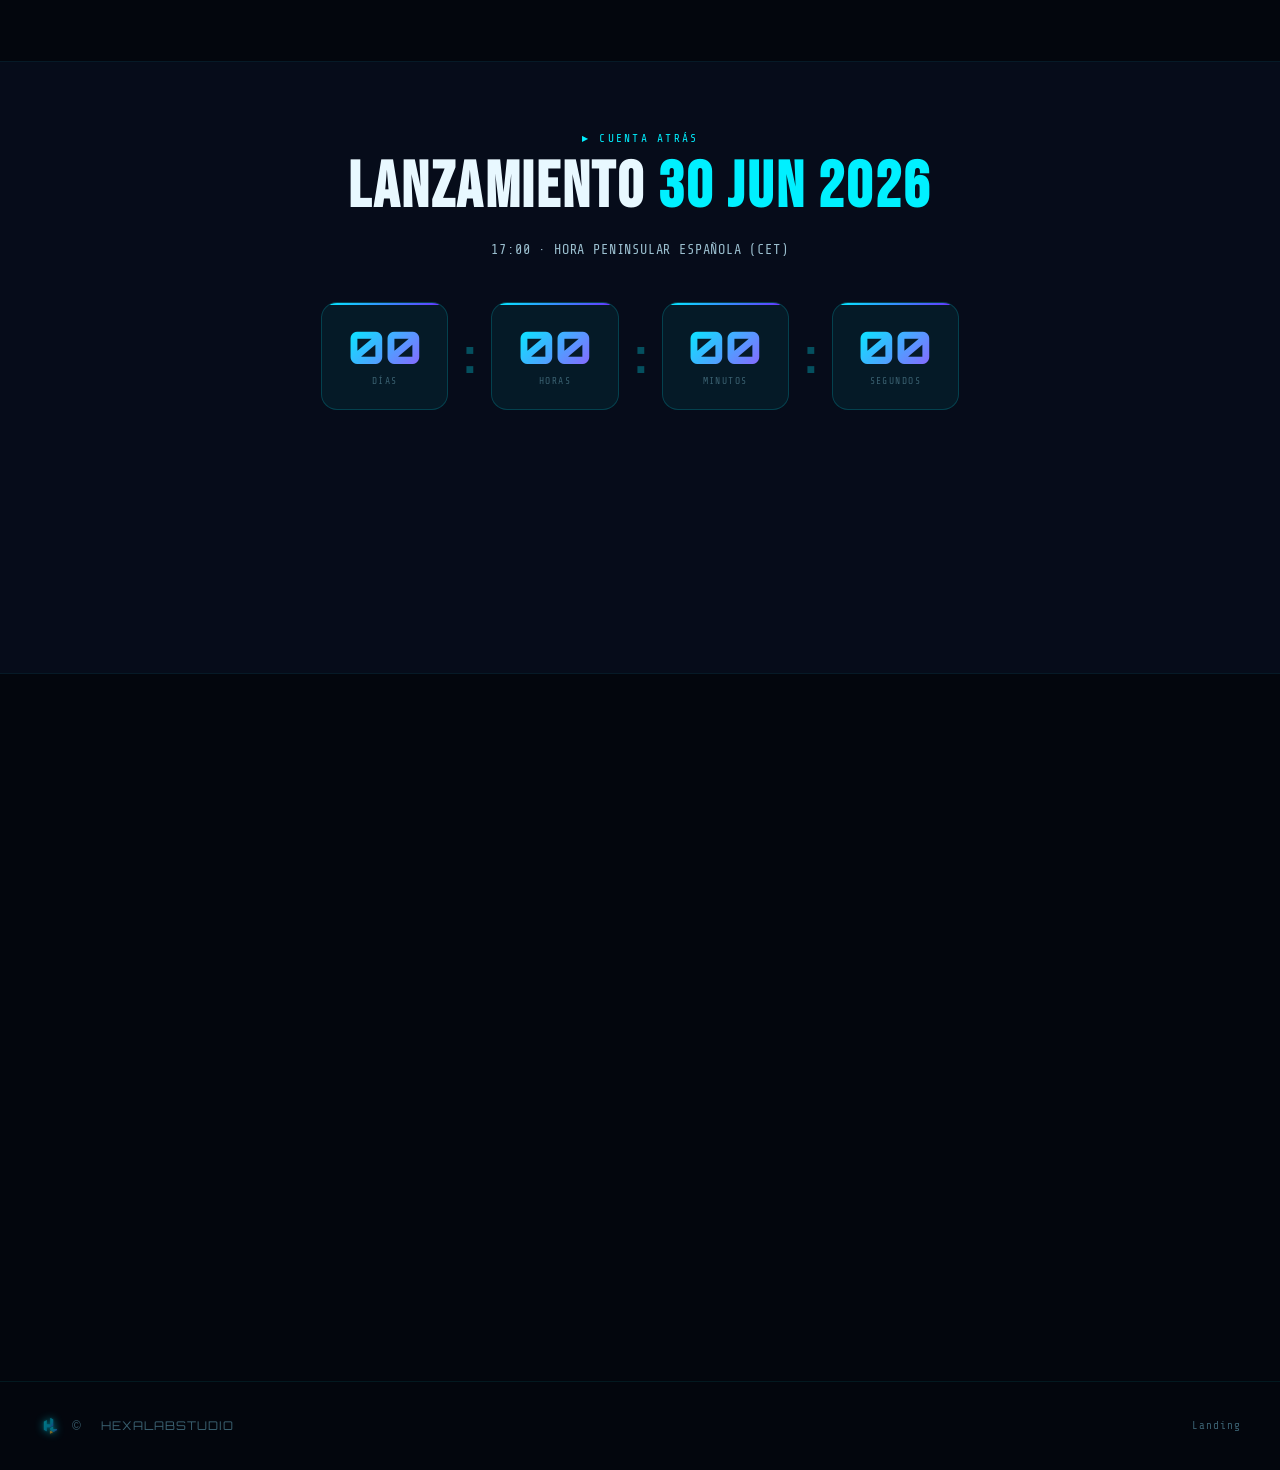
==== commit d575d81c: "Add files via upload" ====
--- a/fortnite-multiplayer.html
+++ b/fortnite-multiplayer.html
@@ -31,7 +31,7 @@
 
   <!-- ═══ SCHEMA ═══ -->
   <script type="application/ld+json">
-  {"@context":"https://schema.org","@type":"VideoGame","name":"Fortnite Multiplayer by HexaLabStudio","description":"Modo 6vs6 FPS para Fortnite Creative con 4 mapas únicos, armas personalizadas y combate competitivo por rondas.","genre":["Shooter","FPS","Competitive"],"gamePlatform":"Fortnite Creative","publisher":{"@type":"Organization","name":"HexaLabStudio","url":"https://www.hexalabstudio.com"},"url":"https://www.hexalabstudio.com/fortnite-multiplayer.html","image":"https://www.hexalabstudio.com/fortnite-banner.jpg","datePublished":"2026-06-30"}
+  {"@context":"https://schema.org","@type":"VideoGame","name":"Fortnite Multiplayer by HexaLabStudio","description":"Modo 6vs6 FPS para Fortnite Creative con 4 mapas únicos, armas personalizadas y combate competitivo por rondas.","genre":["Shooter","FPS","Competitive"],"gamePlatform":"Fortnite Creative","publisher":{"@type":"Organization","name":"HexaLabStudio","url":"https://www.hexalabstudio.com"},"url":"https://www.hexalabstudio.com/fortnite-multiplayer.html","image":"https://www.hexalabstudio.com/fortnite-banner.jpg","datePublished":"2026-06-30","trailer":{"@type":"VideoObject","name":"Fortnite Multiplayer — Tráiler Oficial HexaLabStudio","embedUrl":"https://www.youtube.com/embed/lawKedMSN34","url":"https://youtu.be/lawKedMSN34","thumbnailUrl":"https://img.youtube.com/vi/lawKedMSN34/maxresdefault.jpg"}}
   </script>
 
   <!-- ═══ FAVICON ═══ -->
@@ -45,6 +45,7 @@
   <link rel="stylesheet" href="styles.css"/>
 
   <style>
+    .trailer-wrap{position:relative;border-radius:var(--radius-xl);overflow:hidden;border:1px solid rgba(0,240,255,.2);box-shadow:0 0 80px rgba(0,240,255,.08),0 40px 100px rgba(0,0,0,.6);margin-top:2.5rem;aspect-ratio:16/9;background:var(--dark-3)}
     .status-row{display:flex;gap:.75rem;flex-wrap:wrap;margin-top:2rem}
     .status-pill{display:flex;align-items:center;gap:.5rem;background:var(--glass-2);border:1px solid var(--glass-b);border-radius:999px;padding:.45rem .9rem;font-family:'Share Tech Mono',monospace;font-size:.67rem;letter-spacing:.1em;color:var(--text-2)}
     .status-dot{width:6px;height:6px;border-radius:50%}
@@ -103,6 +104,7 @@
       <button class="nav-toggle" aria-expanded="false" aria-controls="main-nav"><span class="sr-only">Abrir menú</span>☰</button>
       <nav id="main-nav" class="main-nav">
         <a href="index.html">← Landing</a>
+        <a href="#trailer">Tráiler</a>
         <a href="#detalles">Detalles</a>
         <a href="#mapas">Mapas</a>
         <a href="#estado">Estado</a>
@@ -176,6 +178,27 @@
       </div>
     </div>
 
+    <!-- TRÁILER -->
+    <section id="trailer" class="section section-dark">
+      <div class="container">
+        <p class="section-label reveal">Gameplay oficial</p>
+        <h2 class="reveal delay-1">TRÁILER <em>OFICIAL</em></h2>
+        <p class="reveal delay-1" style="color:var(--text-2);max-width:560px;line-height:1.75;font-size:1.05rem;">
+          Mira el modo en acción: mapas, armas personalizadas y combate 6vs6 real.
+        </p>
+        <div class="trailer-wrap reveal delay-2">
+          <iframe
+            src="https://www.youtube.com/embed/lawKedMSN34?rel=0&modestbranding=1&color=white&iv_load_policy=3"
+            title="Fortnite Multiplayer — Tráiler Oficial HexaLabStudio"
+            allow="accelerometer; autoplay; clipboard-write; encrypted-media; gyroscope; picture-in-picture; web-share"
+            allowfullscreen
+            loading="lazy"
+            style="position:absolute;inset:0;width:100%;height:100%;border:0;">
+          </iframe>
+        </div>
+      </div>
+    </section>
+
     <!-- DETALLES -->
     <section id="detalles" class="section section-dark">
       <div class="container">
@@ -255,7 +278,7 @@
             <strong>💬 ÚNETE AL DISCORD</strong>
             Recibe el aviso exacto cuando se lance y accede a la beta.
           </div>
-          <a class="btn btn-discord" href="https://discord.gg/7jRYGUetVw" target="_blank" rel="noopener noreferrer">
+          <a class="btn btn-discord" href="https://discord.gg/hexalabstudio" target="_blank" rel="noopener noreferrer">
             ENTRAR AL SERVIDOR
           </a>
         </div>
@@ -282,8 +305,8 @@
               <p class="section-label" style="justify-content:center;">Notificaciones</p>
               <h2 style="font-size:2.2rem;margin-bottom:.8rem;">QUIERO <em>NOTICIAS</em></h2>
               <p style="font-size:.95rem;">¿Quieres saber cuándo se lanza? Escríbenos y te avisamos el día del lanzamiento.</p>
-              <a class="email-display" href="mailto:hexalabsstudio@gmail.com?subject=Quiero%20noticias%20del%20lanzamiento">📧 &nbsp;hexalabsstudio@gmail.com</a>
-              <a class="btn btn-cyan" href="mailto:hexalabsstudio@gmail.com?subject=Quiero%20noticias%20de%20Fortnite%20Multiplayer">🚀 Avísame del lanzamiento</a>
+              <a class="email-display" href="/cdn-cgi/l/email-protection#650d001d0409040716161110010c0a250208040c094b060a085a1610070f0006115834100c00170a4057550b0a110c060c041640575501000940575509040b1f04080c000b110a">📧 &nbsp;<span class="__cf_email__" data-cfemail="224a475a434e434051515657464b4d62454f434b4e0c414d4f">[email&#160;protected]</span></a>
+              <a class="btn btn-cyan" href="/cdn-cgi/l/email-protection#442c213c2528252637373031202d2b042329252d286a272b297b3731262e2127307915312d21362b6176742a2b302d272d25376176742021617674022b36302a2d3021617674093128302d3428253d2136">🚀 Avísame del lanzamiento</a>
             </div>
           </div>
         </div>
@@ -297,14 +320,4 @@
       <div class="footer-brand"><img src="logo.svg" alt="" class="footer-logo"/>© <span id="current-year"></span> HEXALABSTUDIO</div>
       <div class="footer-links">
         <a href="index.html">Landing</a>
-        <a href="#mapas">Mapas</a>
-        <a href="index.html#discord">Discord</a>
-        <a href="mailto:hexalabsstudio@gmail.com">Contacto</a>
-      </div>
-      <a class="footer-back" href="#top">VOLVER ARRIBA ↑</a>
-    </div>
-  </footer>
-
-  <script src="script.js"></script>
-</body>
-</html>
+     
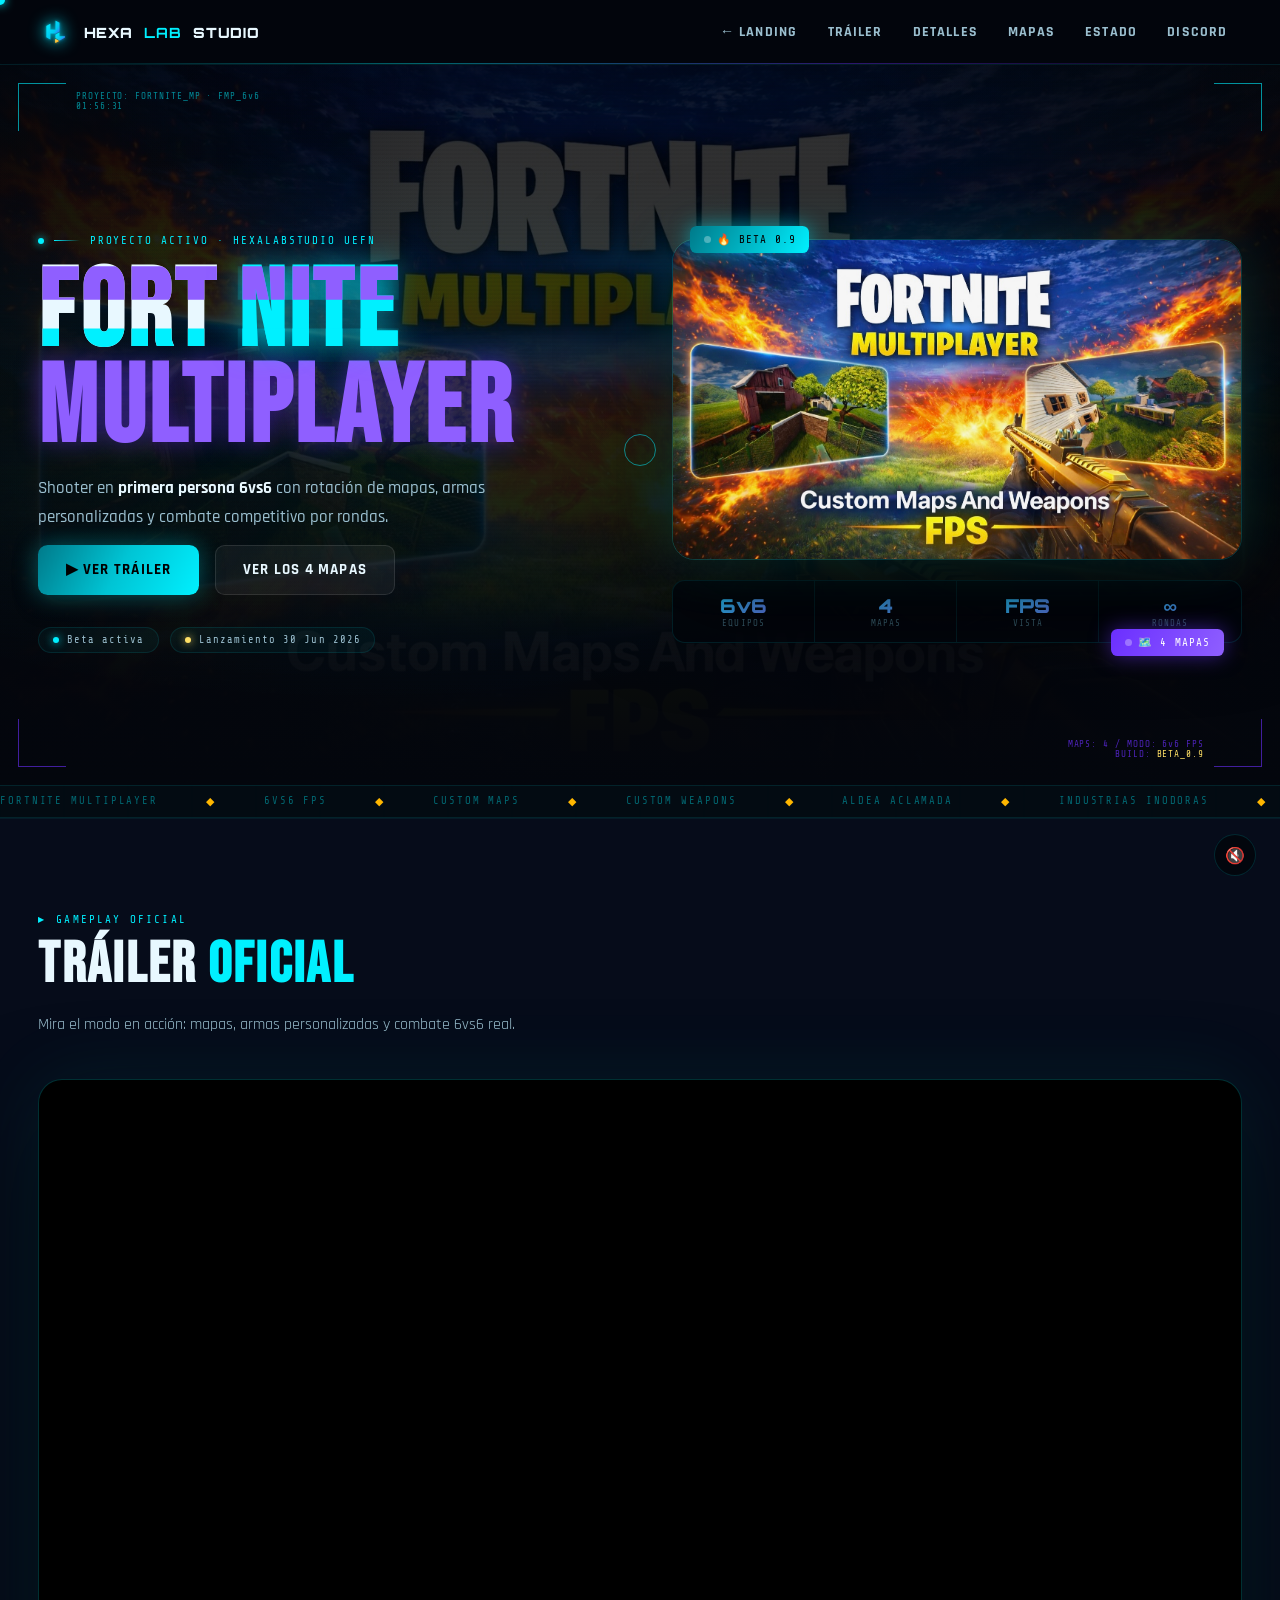
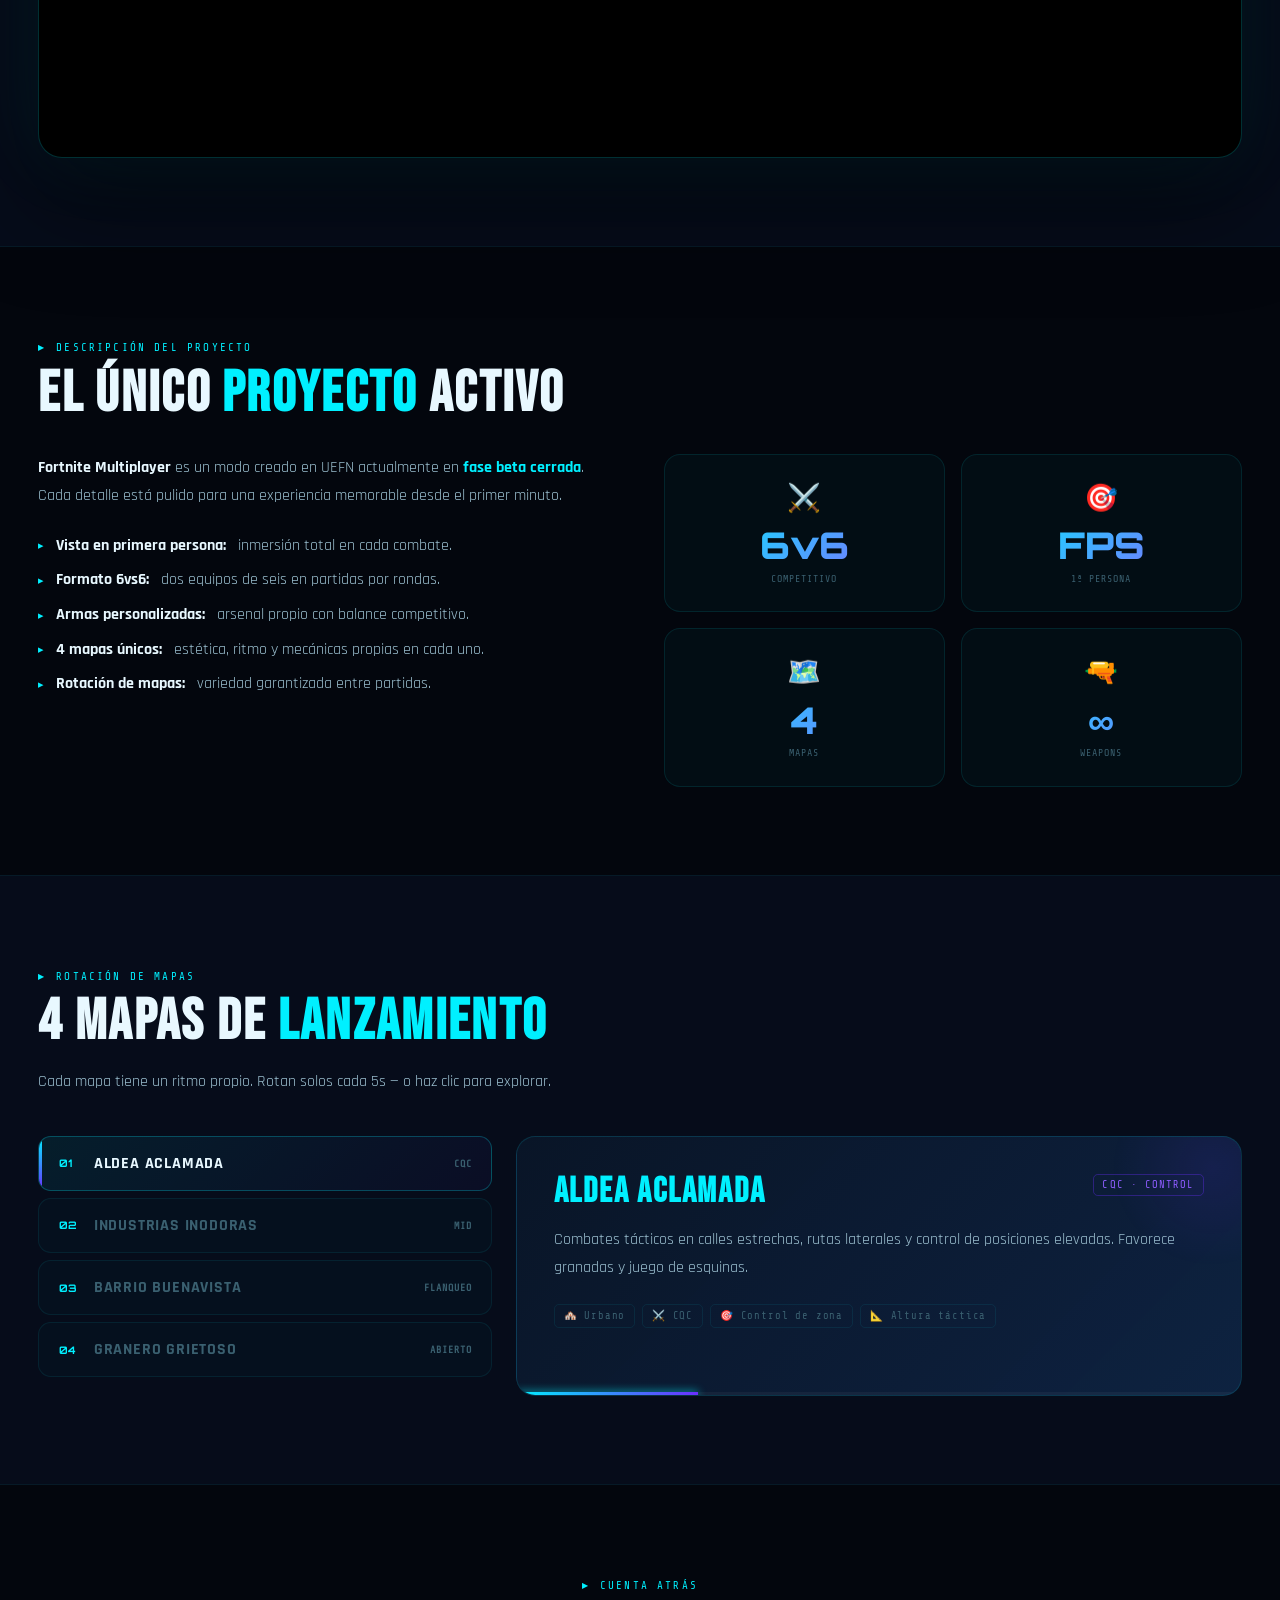
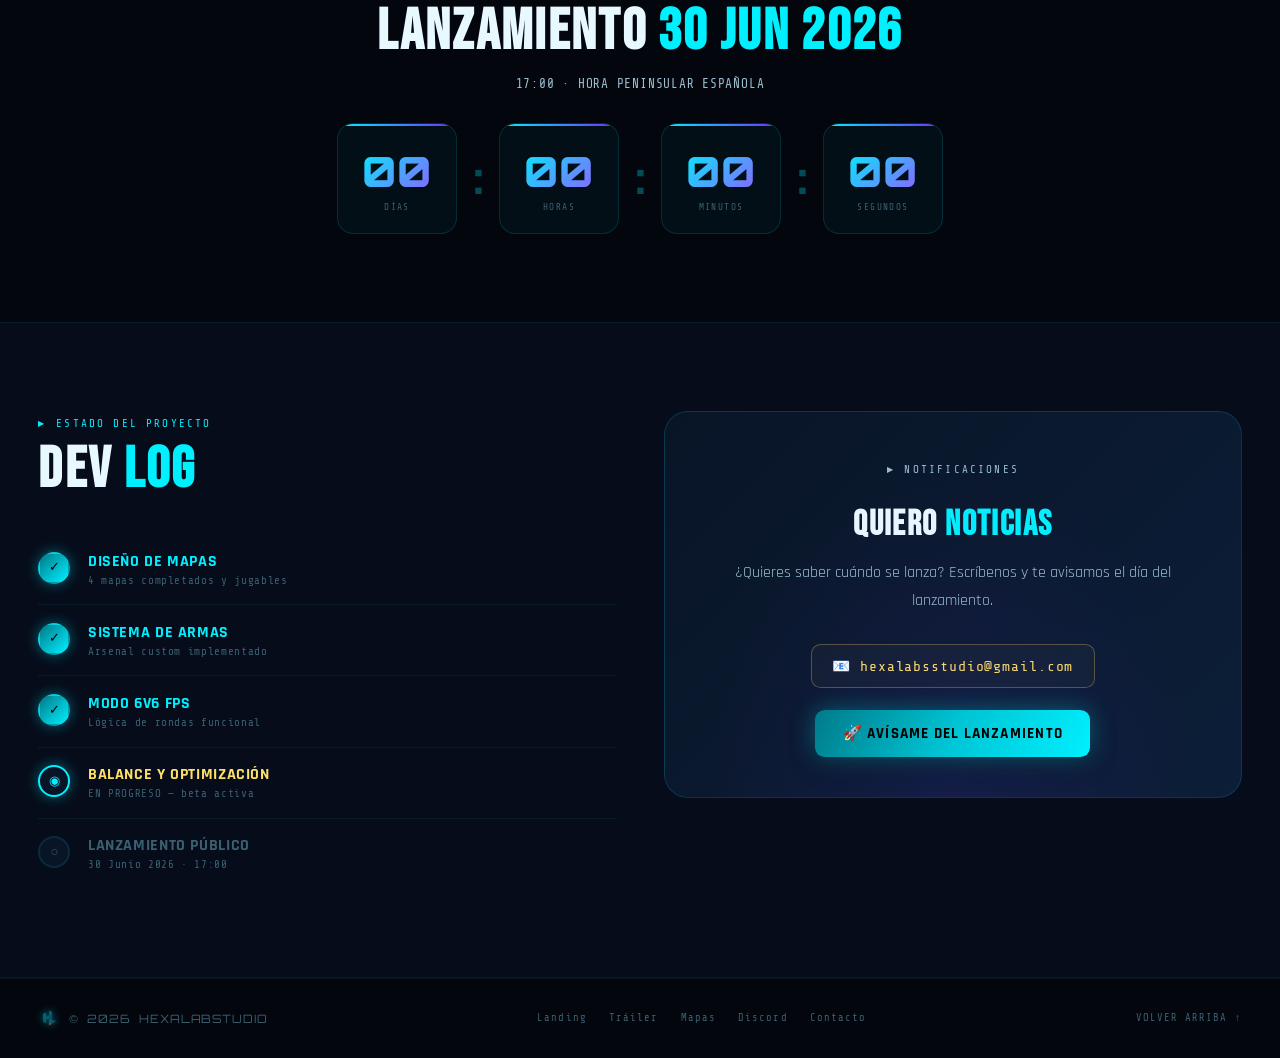
==== commit 605a7c09: "Add files via upload" ====
--- a/fortnite-multiplayer.html
+++ b/fortnite-multiplayer.html
@@ -1,323 +1,476 @@
-<!doctype html>
-<html lang="es" prefix="og: https://ogp.me/ns#">
+<!DOCTYPE html>
+<html lang="es">
 <head>
-  <meta charset="UTF-8"/>
-  <meta name="viewport" content="width=device-width,initial-scale=1.0"/>
-
-  <!-- ═══ SEO ═══ -->
-  <title>Fortnite Multiplayer — 6vs6 FPS Custom Maps | HexaLabStudio UEFN</title>
-  <meta name="description" content="Fortnite Multiplayer es el proyecto activo de HexaLabStudio: modo 6vs6 en primera persona con 4 mapas únicos, armas custom y combate competitivo. Hecho en UEFN para Fortnite Creative. Beta activa — lanzamiento 30 Junio 2026."/>
-  <meta name="keywords" content="Fortnite Multiplayer HexaLabStudio, fortnite 6v6, fortnite FPS primera persona, UEFN custom map, fortnite creative competitivo, aldea aclamada, industrias inodoras, barrio buenavista, granero grietoso, fortnite custom weapons, mapa fortnite fps, hexalabstudio, fortnite creative 2026"/>
-  <meta name="author" content="HexaLabStudio"/>
-  <meta name="robots" content="index, follow, max-snippet:-1, max-image-preview:large, max-video-preview:-1"/>
-  <meta name="theme-color" content="#00f0ff"/>
-  <link rel="canonical" href="https://www.hexalabstudio.com/fortnite-multiplayer.html"/>
-
-  <!-- ═══ OG ═══ -->
-  <meta property="og:type"         content="website"/>
-  <meta property="og:url"          content="https://www.hexalabstudio.com/fortnite-multiplayer.html"/>
-  <meta property="og:title"        content="Fortnite Multiplayer | 6vs6 FPS Custom Maps — HexaLabStudio"/>
-  <meta property="og:description"  content="Modo 6vs6 en primera persona para Fortnite Creative. 4 mapas únicos, armas custom y combate competitivo. Beta activa — lanzamiento 30 Junio 2026."/>
-  <meta property="og:image"        content="https://www.hexalabstudio.com/fortnite-banner.jpg"/>
-  <meta property="og:image:width"  content="1456"/>
-  <meta property="og:image:height" content="816"/>
-  <meta property="og:image:alt"    content="Fortnite Multiplayer 6vs6 FPS — HexaLabStudio"/>
-  <meta property="og:site_name"    content="HexaLabStudio"/>
-  <meta property="og:locale"       content="es_ES"/>
-  <meta name="twitter:card"        content="summary_large_image"/>
-  <meta name="twitter:title"       content="Fortnite Multiplayer 6vs6 FPS | HexaLabStudio"/>
-  <meta name="twitter:description" content="4 mapas únicos, armas custom, combate 6v6 en primera persona. Beta activa — Fortnite Creative UEFN."/>
-  <meta name="twitter:image"       content="https://www.hexalabstudio.com/fortnite-banner.jpg"/>
-
-  <!-- ═══ SCHEMA ═══ -->
-  <script type="application/ld+json">
-  {"@context":"https://schema.org","@type":"VideoGame","name":"Fortnite Multiplayer by HexaLabStudio","description":"Modo 6vs6 FPS para Fortnite Creative con 4 mapas únicos, armas personalizadas y combate competitivo por rondas.","genre":["Shooter","FPS","Competitive"],"gamePlatform":"Fortnite Creative","publisher":{"@type":"Organization","name":"HexaLabStudio","url":"https://www.hexalabstudio.com"},"url":"https://www.hexalabstudio.com/fortnite-multiplayer.html","image":"https://www.hexalabstudio.com/fortnite-banner.jpg","datePublished":"2026-06-30","trailer":{"@type":"VideoObject","name":"Fortnite Multiplayer — Tráiler Oficial HexaLabStudio","embedUrl":"https://www.youtube.com/embed/lawKedMSN34","url":"https://youtu.be/lawKedMSN34","thumbnailUrl":"https://img.youtube.com/vi/lawKedMSN34/maxresdefault.jpg"}}
-  </script>
-
-  <!-- ═══ FAVICON ═══ -->
-  <link rel="icon" type="image/svg+xml" href="favicon.svg"/>
-  <link rel="apple-touch-icon" href="favicon.svg"/>
-  <link rel="manifest" href="site.webmanifest"/>
-
-  <link rel="preconnect" href="https://fonts.googleapis.com"/>
-  <link rel="preconnect" href="https://fonts.gstatic.com" crossorigin/>
-  <link href="https://fonts.googleapis.com/css2?family=Bebas+Neue&family=Rajdhani:wght@400;500;600;700&family=Orbitron:wght@400;700;900&family=Share+Tech+Mono&display=swap" rel="stylesheet"/>
-  <link rel="stylesheet" href="styles.css"/>
-
-  <style>
-    .trailer-wrap{position:relative;border-radius:var(--radius-xl);overflow:hidden;border:1px solid rgba(0,240,255,.2);box-shadow:0 0 80px rgba(0,240,255,.08),0 40px 100px rgba(0,0,0,.6);margin-top:2.5rem;aspect-ratio:16/9;background:var(--dark-3)}
-    .status-row{display:flex;gap:.75rem;flex-wrap:wrap;margin-top:2rem}
-    .status-pill{display:flex;align-items:center;gap:.5rem;background:var(--glass-2);border:1px solid var(--glass-b);border-radius:999px;padding:.45rem .9rem;font-family:'Share Tech Mono',monospace;font-size:.67rem;letter-spacing:.1em;color:var(--text-2)}
-    .status-dot{width:6px;height:6px;border-radius:50%}
-    .dot-cyan{background:var(--cyan);box-shadow:0 0 8px var(--cyan);animation:blink-dot 1.5s ease-in-out infinite}
-    .dot-gold{background:var(--gold);box-shadow:0 0 8px var(--gold);animation:blink-dot 1.5s ease-in-out infinite .5s}
-    .details-grid{display:grid;grid-template-columns:1fr 1fr;gap:3rem;align-items:start;margin-top:2.5rem}
-    @media(max-width:800px){.details-grid{grid-template-columns:1fr}}
-    .devlog{display:flex;flex-direction:column;margin-top:2.5rem}
-    .devlog-item{display:flex;gap:1.2rem;padding:1.2rem 0;border-bottom:1px solid var(--glass-b)}
-    .devlog-item:last-child{border-bottom:none}
-    .devlog-dot{width:34px;height:34px;border-radius:50%;flex-shrink:0;display:flex;align-items:center;justify-content:center;font-size:.85rem;border:2px solid var(--glass-b);background:var(--dark-3)}
-    .devlog-dot.done{background:linear-gradient(135deg,var(--cyan-dark),var(--cyan));border-color:transparent;color:#000;box-shadow:0 0 14px rgba(0,240,255,.4)}
-    .devlog-dot.current{border-color:var(--cyan);color:var(--cyan);box-shadow:0 0 16px rgba(0,240,255,.4);animation:badge-pulse 2s ease-in-out infinite}
-    .devlog-dot.pending{color:var(--muted)}
-    .devlog-title{font-family:'Rajdhani',sans-serif;font-weight:700;font-size:1rem;letter-spacing:.04em;text-transform:uppercase}
-    .devlog-title.done{color:var(--cyan)}.devlog-title.current{color:var(--gold)}.devlog-title.pending{color:var(--muted)}
-    .devlog-desc{font-family:'Share Tech Mono',monospace;font-size:.7rem;color:var(--muted);letter-spacing:.06em;margin-top:.2rem}
-    .countdown-section{text-align:center}
-    .countdown-wrap{display:inline-flex;gap:1rem;flex-wrap:wrap;justify-content:center}
-    .countdown-unit{background:var(--glass-2);border:1px solid var(--glass-b2);border-radius:var(--radius);padding:1.4rem 1.6rem;min-width:90px;text-align:center;position:relative;overflow:hidden}
-    .countdown-unit::before{content:'';position:absolute;top:0;left:0;right:0;height:2px;background:linear-gradient(90deg,var(--cyan),var(--violet))}
-    .countdown-num{display:block;font-family:'Orbitron',monospace;font-size:2.8rem;font-weight:900;line-height:1;background:linear-gradient(135deg,var(--cyan),var(--violet-mid));-webkit-background-clip:text;-webkit-text-fill-color:transparent;background-clip:text}
-    .countdown-sep{font-family:'Orbitron',monospace;font-size:2.8rem;font-weight:900;color:rgba(0,240,255,.3);display:flex;align-items:center;animation:blink-dot 1s ease-in-out infinite}
-    .countdown-unit-label{display:block;font-family:'Share Tech Mono',monospace;font-size:.6rem;color:var(--muted);letter-spacing:.15em;text-transform:uppercase;margin-top:.4rem}
-    .feature-list{list-style:none;display:flex;flex-direction:column;gap:.75rem}
-    .feature-list li{display:flex;align-items:flex-start;gap:.8rem;font-size:1rem;color:var(--text-2);line-height:1.5}
-    .feature-list li::before{content:'▸';color:var(--cyan);font-size:.7rem;margin-top:.3rem;flex-shrink:0}
-    .feature-list strong{color:var(--text)}
-    .hero-logo-bg{position:absolute;inset:0;z-index:2;display:flex;align-items:center;justify-content:flex-end;padding-right:6vw;pointer-events:none;opacity:.05}
-    .hero-logo-bg img{width:65vmin;filter:blur(2px)}
-    .discord-mini{background:linear-gradient(135deg,#1e2124,#17191c);border:1px solid rgba(88,101,242,.3);border-radius:var(--radius-lg);padding:1.5rem 2rem;display:flex;align-items:center;justify-content:space-between;gap:1.5rem;margin-top:1.5rem;flex-wrap:wrap}
-    .discord-mini-text{font-family:'Share Tech Mono',monospace;font-size:.78rem;color:var(--text-2);letter-spacing:.06em}
-    .discord-mini-text strong{display:block;color:#7289da;font-size:.9rem;margin-bottom:.3rem}
-    .btn-discord{background:#5865f2;color:#fff;box-shadow:0 0 24px rgba(88,101,242,.4),0 8px 24px rgba(0,0,0,.4);white-space:nowrap}
-    .btn-discord:hover{background:#4752c4;box-shadow:0 0 44px rgba(88,101,242,.65),0 12px 32px rgba(0,0,0,.5)}
-    #sound-toggle{position:fixed;bottom:1.5rem;right:1.5rem;z-index:900;width:44px;height:44px;border-radius:50%;background:rgba(3,6,13,.88);border:1px solid var(--glass-b2);color:var(--cyan);font-size:1.1rem;display:flex;align-items:center;justify-content:center;cursor:none;backdrop-filter:blur(12px);transition:all .3s;box-shadow:0 0 16px rgba(0,240,255,.1)}
-    #sound-toggle:hover{border-color:rgba(0,240,255,.4);box-shadow:0 0 24px rgba(0,240,255,.25)}
-    #sound-toggle.muted{color:var(--muted)}
-  </style>
+<meta charset="UTF-8"/>
+<meta name="viewport" content="width=device-width,initial-scale=1.0"/>
+<title>Fortnite Multiplayer — 6vs6 FPS Custom Maps | HexaLabStudio</title>
+<meta name="description" content="Fortnite Multiplayer por HexaLabStudio: modo 6vs6 FPS para Fortnite Creative con 4 mapas únicos y armas custom. Beta activa. Lanzamiento 30 Junio 2026."/>
+<meta name="theme-color" content="#00f0ff"/>
+<style>@import url('https://fonts.googleapis.com/css2?family=Bebas+Neue&family=Rajdhani:wght@400;600;700&family=Orbitron:wght@700;900&family=Share+Tech+Mono&display=swap');
+:root{--c:#00f0ff;--cm:#00c4d4;--cd:#007a8a;--v:#6b2fff;--vm:#8f5fff;--g:#ffe066;--gm:#ffb700;--dark:#03060d;--dark2:#060c1a;--dark3:#091527;--surf:#0c1e38;--t:#e8f8ff;--t2:#9bbfcf;--mu:#3a6070}
+*,*::before,*::after{box-sizing:border-box;margin:0;padding:0}
+html{scroll-behavior:smooth}
+body{background:var(--dark);color:var(--t);font-family:'Rajdhani',sans-serif;overflow-x:hidden;cursor:none}
+::-webkit-scrollbar{width:4px}::-webkit-scrollbar-track{background:var(--dark2)}::-webkit-scrollbar-thumb{background:linear-gradient(var(--c),var(--v));border-radius:99px}
+/* CURSOR */
+#cur{position:fixed;width:10px;height:10px;background:var(--c);border-radius:50%;pointer-events:none;z-index:9999;transform:translate(-50%,-50%);box-shadow:0 0 10px var(--c);mix-blend-mode:screen;transition:width .2s,height .2s}
+#cur-ring{position:fixed;width:32px;height:32px;border:1.5px solid rgba(0,240,255,.5);border-radius:50%;pointer-events:none;z-index:9998;transform:translate(-50%,-50%);transition:width .3s,height .3s}
+body.ch #cur{width:16px;height:16px;background:var(--g)}
+body.ch #cur-ring{width:48px;height:48px;border-color:var(--gm)}
+/* PROGRESS */
+#pw{position:fixed;top:0;left:0;right:0;height:2px;z-index:9000}
+#pb{display:block;height:100%;width:0;background:linear-gradient(90deg,var(--v),var(--c),var(--g));box-shadow:0 0 8px var(--c);transition:width .08s}
+/* BG CANVASES */
+#bgc,#ptc{position:fixed;inset:0;z-index:0;pointer-events:none}
+#bgc{opacity:.35}#ptc{opacity:.42}
+/* HEADER */
+.hdr{position:sticky;top:0;z-index:500;backdrop-filter:blur(24px) saturate(180%);background:rgba(3,6,13,.9);border-bottom:1px solid rgba(0,240,255,.1)}
+.hdr::after{content:'';position:absolute;bottom:0;left:0;right:0;height:1px;background:linear-gradient(90deg,transparent,var(--c),var(--v),transparent);opacity:.4}
+.nav{width:min(1280px,94vw);margin:0 auto;min-height:64px;display:flex;align-items:center;justify-content:space-between;gap:1rem}
+.brand{display:flex;align-items:center;gap:.7rem;text-decoration:none;color:var(--t);font-family:'Orbitron',sans-serif;font-size:.88rem;font-weight:900;letter-spacing:.06em}
+.brand img{width:34px;height:34px;filter:drop-shadow(0 0 8px var(--c));animation:breathe 4s ease-in-out infinite}
+.brand b{color:var(--c)}
+@keyframes breathe{0%,100%{filter:drop-shadow(0 0 8px var(--c)) drop-shadow(0 0 16px rgba(0,240,255,.4))}50%{filter:drop-shadow(0 0 16px var(--c)) drop-shadow(0 0 32px rgba(0,240,255,.7))}}
+.mnav{display:flex;align-items:center;gap:.1rem}
+.mnav a{color:var(--t2);text-decoration:none;padding:.45rem .9rem;border-radius:.5rem;font-family:'Rajdhani',sans-serif;font-weight:700;font-size:.88rem;letter-spacing:.08em;text-transform:uppercase;transition:color .2s,background .2s}
+.mnav a:hover{color:var(--t);background:rgba(0,240,255,.05)}
+.nbadge{background:linear-gradient(120deg,var(--cd),var(--c));color:#000;font-size:.55rem;font-weight:900;border-radius:999px;padding:.1rem .35rem;margin-left:.25rem;vertical-align:middle}
+.ntog{display:none;background:rgba(0,240,255,.06);color:var(--t);border:1px solid rgba(0,240,255,.18);border-radius:.5rem;padding:.35rem .65rem;cursor:none;font-size:1.2rem}
+/* BTN */
+.btn{display:inline-flex;align-items:center;gap:.6rem;border:0;border-radius:.6rem;padding:.88rem 1.7rem;text-decoration:none;font-weight:700;font-family:'Rajdhani',sans-serif;font-size:.95rem;letter-spacing:.08em;text-transform:uppercase;cursor:none;transition:all .3s cubic-bezier(.34,1.56,.64,1);position:relative;overflow:hidden;white-space:nowrap}
+.btn::before{content:'';position:absolute;top:0;left:-100%;width:100%;height:100%;background:linear-gradient(90deg,transparent,rgba(255,255,255,.12),transparent);transition:left .5s}
+.btn:hover::before{left:100%}.btn:hover{transform:translateY(-3px) scale(1.02)}.btn:active{transform:scale(.98)}
+.btn-c{background:linear-gradient(120deg,var(--cd),var(--cm),var(--c));color:#000;box-shadow:0 0 24px rgba(0,240,255,.35),0 8px 24px rgba(0,0,0,.4)}.btn-c:hover{box-shadow:0 0 48px rgba(0,240,255,.6)}
+.btn-g{background:rgba(255,255,255,.05);border:1px solid rgba(255,255,255,.1);color:var(--t)}.btn-g:hover{border-color:rgba(0,240,255,.35)}
+.btn-d{background:#5865f2;color:#fff;box-shadow:0 0 24px rgba(88,101,242,.4)}.btn-d:hover{background:#4752c4}
+/* HERO */
+.hero{position:relative;min-height:100svh;display:flex;align-items:center;overflow:hidden}
+.hero.compact{min-height:80svh}
+.hbg{position:absolute;inset:0;z-index:1}.hbg img{width:100%;height:100%;object-fit:cover;object-position:center 25%;filter:brightness(.22) saturate(1.3)}
+.hvig{position:absolute;inset:0;background:radial-gradient(ellipse at 28% 50%,rgba(0,240,255,.06) 0%,transparent 55%),linear-gradient(to bottom,rgba(3,6,13,.2) 0%,transparent 35%,rgba(3,6,13,.8) 78%,rgba(3,6,13,1) 100%),linear-gradient(to right,rgba(3,6,13,.65) 0%,transparent 35%,transparent 65%,rgba(3,6,13,.65) 100%)}
+.scanlines{position:absolute;inset:0;z-index:3;pointer-events:none;background:repeating-linear-gradient(0deg,transparent,transparent 2px,rgba(0,0,0,.04) 2px,rgba(0,0,0,.04) 4px)}
+.hc{position:absolute;z-index:4;pointer-events:none;width:48px;height:48px;opacity:.6}
+.hc.tl{top:18px;left:18px;border-top:1.5px solid var(--c);border-left:1.5px solid var(--c)}
+.hc.tr{top:18px;right:18px;border-top:1.5px solid var(--c);border-right:1.5px solid var(--c)}
+.hc.bl{bottom:18px;left:18px;border-bottom:1.5px solid var(--v);border-left:1.5px solid var(--v)}
+.hc.br{bottom:18px;right:18px;border-bottom:1.5px solid var(--v);border-right:1.5px solid var(--v)}
+.hud{position:absolute;z-index:5;font-family:'Share Tech Mono',monospace;font-size:.58rem;letter-spacing:.1em;pointer-events:none}
+.hud.tl{top:26px;left:76px;color:rgba(0,240,255,.55)}.hud.br{bottom:26px;right:76px;text-align:right;color:rgba(107,47,255,.7)}
+.wrap{width:min(1280px,94vw);margin:0 auto}
+.hin{position:relative;z-index:6;width:min(1280px,94vw);margin:0 auto;display:grid;grid-template-columns:1fr 1fr;gap:4rem;align-items:center;padding:7rem 0 5rem}
+.kicker{display:inline-flex;align-items:center;gap:.6rem;font-family:'Share Tech Mono',monospace;font-size:.68rem;letter-spacing:.18em;text-transform:uppercase;color:var(--c);margin-bottom:1.2rem}
+.kdot{width:6px;height:6px;border-radius:50%;background:var(--c);box-shadow:0 0 8px var(--c);animation:blink 1.4s ease-in-out infinite}
+.kline{width:26px;height:1px;background:linear-gradient(90deg,var(--c),transparent)}
+@keyframes blink{0%,100%{opacity:1}50%{opacity:.25}}
+h1{font-family:'Bebas Neue',sans-serif;font-size:clamp(3.8rem,8.5vw,7.5rem);line-height:.88;letter-spacing:.03em;margin-bottom:1rem}
+.lw{display:block}.lc{display:block;color:var(--c);text-shadow:0 0 30px rgba(0,240,255,.5)}.lv{display:block;color:var(--vm);text-shadow:0 0 24px rgba(107,47,255,.5)}
+.lead{color:var(--t2);line-height:1.75;font-size:1.05rem;font-weight:500;margin-bottom:.8rem;max-width:500px}
+.slogan{font-family:'Share Tech Mono',monospace;font-size:.85rem;color:rgba(255,224,102,.6);letter-spacing:.06em;margin-bottom:2rem;padding-left:1rem;border-left:2px solid var(--gm)}
+.ctas{display:flex;gap:1rem;flex-wrap:wrap}
+.pills{display:flex;gap:.7rem;flex-wrap:wrap;margin-top:2rem}
+.pill{display:flex;align-items:center;gap:.5rem;background:rgba(0,240,255,.04);border:1px solid rgba(0,240,255,.1);border-radius:999px;padding:.4rem .85rem;font-family:'Share Tech Mono',monospace;font-size:.65rem;letter-spacing:.1em;color:var(--t2)}
+.pd{width:6px;height:6px;border-radius:50%}.pc{background:var(--c);box-shadow:0 0 8px var(--c);animation:blink 1.5s infinite}.pg{background:var(--g);box-shadow:0 0 8px var(--g);animation:blink 1.5s infinite .5s}.pv{background:var(--vm);box-shadow:0 0 8px var(--vm);animation:blink 1.5s infinite 1s}
+/* HERO VISUAL */
+.hvis{position:relative}
+.hframe{position:relative;border-radius:1.4rem;overflow:hidden;border:1px solid rgba(0,240,255,.2);box-shadow:0 0 60px rgba(0,240,255,.15),0 40px 100px rgba(0,0,0,.75);animation:hfloat 5.5s ease-in-out infinite}
+@keyframes hfloat{0%,100%{transform:translateY(0)}50%{transform:translateY(-14px)}}
+.hframe img{width:100%;display:block}
+.badge{position:absolute;z-index:10;font-family:'Share Tech Mono',monospace;font-size:.68rem;letter-spacing:.1em;padding:.42rem .85rem;border-radius:.4rem;display:flex;align-items:center;gap:.4rem}
+.bc{background:linear-gradient(120deg,var(--cd),var(--c));color:#000;top:-13px;left:18px;box-shadow:0 0 20px rgba(0,240,255,.5);animation:bdrift 3.5s ease-in-out infinite}
+.bv{background:linear-gradient(120deg,var(--v),var(--vm));color:#fff;bottom:-13px;right:18px;box-shadow:0 0 20px rgba(107,47,255,.5);animation:bdrift 3.5s ease-in-out infinite 1.75s}
+.bping{width:7px;height:7px;border-radius:50%;background:rgba(255,255,255,.3);animation:ping 1.5s infinite}
+@keyframes bdrift{0%,100%{transform:translateY(0)}50%{transform:translateY(-5px)}}
+@keyframes ping{0%,100%{box-shadow:0 0 0 0 rgba(255,255,255,.3)}50%{box-shadow:0 0 0 5px rgba(255,255,255,0)}}
+.istats{display:flex;margin-top:1.2rem;border:1px solid rgba(0,240,255,.12);border-radius:.8rem;overflow:hidden;background:rgba(3,6,13,.9)}
+.istat{flex:1;padding:.85rem .5rem;text-align:center;border-right:1px solid rgba(0,240,255,.1)}.istat:last-child{border-right:none}
+.isnum{display:block;font-family:'Orbitron',sans-serif;font-size:1.2rem;font-weight:900;background:linear-gradient(135deg,var(--c),var(--vm));-webkit-background-clip:text;-webkit-text-fill-color:transparent;background-clip:text}
+.islbl{display:block;font-family:'Share Tech Mono',monospace;font-size:.56rem;color:var(--mu);letter-spacing:.12em;text-transform:uppercase}
+/* MARQUEE */
+.mq{overflow:hidden;border-block:1px solid rgba(0,240,255,.1);background:rgba(0,240,255,.02);padding:.55rem 0}
+.mqt{display:flex;gap:3rem;animation:mq 24s linear infinite;white-space:nowrap}
+.mqt span{font-family:'Share Tech Mono',monospace;font-size:.66rem;letter-spacing:.18em;text-transform:uppercase;color:rgba(0,240,255,.4)}.mqt .sep{color:var(--gm)}
+@keyframes mq{from{transform:translateX(0)}to{transform:translateX(-50%)}}
+/* SECTIONS */
+.sec{padding:5.5rem 0;position:relative;z-index:1}
+.sec-d{background:var(--dark2);border-block:1px solid rgba(0,240,255,.06)}
+.slbl{display:inline-flex;align-items:center;gap:.6rem;font-family:'Share Tech Mono',monospace;font-size:.68rem;letter-spacing:.2em;text-transform:uppercase;color:var(--c);margin-bottom:.8rem}.slbl::before{content:'▶';font-size:.48rem}
+h2{font-family:'Bebas Neue',sans-serif;font-size:clamp(2.6rem,4.5vw,4.5rem);letter-spacing:.04em;line-height:.95;margin-bottom:1.1rem}
+h2 em{font-style:normal;color:var(--c)}h2 .ev{font-style:normal;color:var(--vm)}
+/* LOGO SHOWCASE */
+.logosec{display:flex;flex-direction:column;align-items:center;gap:2rem;text-align:center;padding:1rem 0}
+.logowrap{position:relative;width:160px;height:160px}
+.logowrap img{width:100%;height:100%;filter:drop-shadow(0 0 16px rgba(0,240,255,.6)) drop-shadow(0 0 40px rgba(107,47,255,.3));animation:breathe 4s ease-in-out infinite}
+.orbit{position:absolute;inset:-28px;border-radius:50%;border:1px solid rgba(0,240,255,.15);animation:spin 12s linear infinite;pointer-events:none}
+.odot{position:absolute;top:50%;left:-4px;width:8px;height:8px;border-radius:50%;background:var(--c);margin-top:-4px;box-shadow:0 0 12px var(--c)}
+@keyframes spin{to{transform:rotate(360deg)}}
+.hexbg{position:absolute;inset:-18px;z-index:-1;background:rgba(0,240,255,.04);clip-path:polygon(50% 0%,100% 25%,100% 75%,50% 100%,0% 75%,0% 25%);animation:hexpulse 4s ease-in-out infinite}
+@keyframes hexpulse{0%,100%{transform:scale(1)}50%{transform:scale(1.08)}}
+/* PROJECT CARD */
+.pcard{display:grid;grid-template-columns:1.2fr .8fr;border-radius:1.5rem;overflow:hidden;border:1px solid rgba(0,240,255,.14);background:linear-gradient(135deg,var(--dark3),var(--surf));box-shadow:0 40px 100px rgba(0,0,0,.6);transition:transform .5s cubic-bezier(.34,1.56,.64,1);margin-top:2.5rem}
+.pcard:hover{transform:translateY(-8px)}
+.pthumb{position:relative;overflow:hidden;min-height:320px}.pthumb img{width:100%;height:100%;object-fit:cover;transition:transform .8s}.pcard:hover .pthumb img{transform:scale(1.07)}
+.pover{position:absolute;inset:0;background:linear-gradient(to right,transparent 40%,var(--surf))}
+.pinfo{padding:2.5rem 2rem;display:flex;flex-direction:column;justify-content:center;gap:1.1rem}
+.ptag{display:inline-flex;align-items:center;gap:.5rem;font-family:'Share Tech Mono',monospace;font-size:.65rem;letter-spacing:.12em;text-transform:uppercase;color:var(--c);border:1px solid rgba(0,240,255,.3);border-radius:.3rem;padding:.28rem .65rem;width:fit-content}.ptag::before{content:'';width:6px;height:6px;border-radius:50%;background:var(--c);animation:blink 1.5s infinite}
+h3{font-family:'Bebas Neue',sans-serif;font-size:1.75rem;letter-spacing:.04em}
+.chips{list-style:none;display:flex;gap:.45rem;flex-wrap:wrap}.chips li{font-family:'Rajdhani',sans-serif;font-size:.82rem;font-weight:600;border:1px solid rgba(0,240,255,.1);border-radius:.3rem;padding:.2rem .55rem;color:var(--t2);background:rgba(0,240,255,.04)}
+/* TRAILER — padding-bottom trick para 16:9 sin aspect-ratio */
+.tvid{position:relative;width:100%;padding-bottom:56.25%;height:0;overflow:hidden;border-radius:1.5rem;border:1px solid rgba(0,240,255,.2);box-shadow:0 0 80px rgba(0,240,255,.08),0 40px 100px rgba(0,0,0,.6);margin-top:2.5rem;background:#000}
+.tvid iframe{position:absolute;top:0;left:0;width:100%;height:100%;border:0}
+/* STATS */
+.sgrid{display:grid;grid-template-columns:repeat(4,1fr);gap:1rem;margin-top:2.5rem}
+.scard{background:rgba(0,240,255,.03);border:1px solid rgba(0,240,255,.1);border-radius:1rem;padding:1.7rem 1rem;text-align:center;position:relative;overflow:hidden;transition:all .35s cubic-bezier(.34,1.56,.64,1)}
+.scard::before{content:'';position:absolute;top:0;left:0;right:0;height:2px;background:linear-gradient(90deg,var(--c),var(--v),var(--g));transform:scaleX(0);transition:transform .4s;transform-origin:left}
+.scard:hover{transform:translateY(-6px) scale(1.03);border-color:rgba(0,240,255,.28)}.scard:hover::before{transform:scaleX(1)}
+.sicon{font-size:1.7rem;display:block;margin-bottom:.4rem}
+.snum{font-family:'Orbitron',sans-serif;font-size:2.3rem;font-weight:900;background:linear-gradient(135deg,var(--c),var(--vm));-webkit-background-clip:text;-webkit-text-fill-color:transparent;background-clip:text;display:block}
+.slb{display:block;color:var(--mu);font-family:'Share Tech Mono',monospace;font-size:.62rem;letter-spacing:.1em;text-transform:uppercase;margin-top:.3rem}
+/* MAPS */
+.mlayout{display:grid;grid-template-columns:1fr 1.6fr;gap:1.5rem;margin-top:2.5rem;align-items:start}
+.mtabs{display:flex;flex-direction:column;gap:.45rem}
+.mtab{display:flex;align-items:center;gap:.8rem;width:100%;text-align:left;background:rgba(0,240,255,.02);border:1px solid rgba(0,240,255,.08);color:var(--mu);border-radius:.8rem;padding:1rem 1.2rem;cursor:none;font-family:'Rajdhani',sans-serif;font-size:1rem;font-weight:700;letter-spacing:.05em;text-transform:uppercase;transition:all .25s;position:relative;overflow:hidden}
+.mtab::before{content:'';position:absolute;left:0;top:0;bottom:0;width:3px;background:linear-gradient(to bottom,var(--c),var(--v));transform:scaleY(0);transition:transform .25s}
+.mtab:hover{color:var(--t);border-color:rgba(0,240,255,.15);background:rgba(0,240,255,.04)}
+.mtab.act{background:linear-gradient(135deg,rgba(0,240,255,.08),rgba(107,47,255,.05));border-color:rgba(0,240,255,.25);color:var(--t)}.mtab.act::before{transform:scaleY(1)}
+.mtnum{font-family:'Orbitron',sans-serif;font-size:.65rem;color:var(--c);min-width:1.4rem;font-weight:700}
+.mttype{margin-left:auto;font-size:.62rem;color:var(--mu);font-family:'Share Tech Mono',monospace;letter-spacing:.1em}
+.mpanel{background:linear-gradient(135deg,var(--dark3),rgba(15,37,69,.9));border:1px solid rgba(0,240,255,.13);border-radius:1.2rem;padding:2.3rem;min-height:260px;position:relative;overflow:hidden}
+.mpanel::before{content:'';position:absolute;top:-70px;right:-70px;width:200px;height:200px;border-radius:50%;background:radial-gradient(circle,rgba(107,47,255,.1),transparent 70%);pointer-events:none}
+.mptop{display:flex;align-items:flex-start;justify-content:space-between;gap:1rem;margin-bottom:1.1rem}
+#maptitle{font-family:'Bebas Neue',sans-serif;font-size:2.2rem;letter-spacing:.05em;color:var(--c);line-height:1;transition:opacity .15s}
+.mttag{font-family:'Share Tech Mono',monospace;font-size:.65rem;color:var(--vm);border:1px solid rgba(107,47,255,.35);border-radius:.3rem;padding:.28rem .55rem;letter-spacing:.1em;flex-shrink:0}
+#mapdesc{color:var(--t2);line-height:1.75;font-size:.98rem;transition:opacity .15s}
+.mtraits{display:flex;gap:.45rem;flex-wrap:wrap;margin-top:1.4rem}
+.mt{font-family:'Share Tech Mono',monospace;font-size:.65rem;letter-spacing:.08em;color:var(--mu);border:1px solid rgba(0,240,255,.08);border-radius:.3rem;padding:.28rem .55rem}
+.mprog{position:absolute;bottom:0;left:0;right:0;height:3px;background:rgba(255,255,255,.04)}
+#mfill{height:100%;width:25%;background:linear-gradient(90deg,var(--c),var(--v));transition:width .4s ease;box-shadow:0 0 8px var(--c)}
+/* COUNTDOWN */
+.cdsec{text-align:center}
+.cdwrap{display:inline-flex;gap:1rem;flex-wrap:wrap;justify-content:center;margin-top:2rem}
+.cdu{background:rgba(0,240,255,.04);border:1px solid rgba(0,240,255,.14);border-radius:1rem;padding:1.3rem 1.5rem;min-width:86px;text-align:center;position:relative;overflow:hidden}
+.cdu::before{content:'';position:absolute;top:0;left:0;right:0;height:2px;background:linear-gradient(90deg,var(--c),var(--v))}
+.cdn{display:block;font-family:'Orbitron',monospace;font-size:2.6rem;font-weight:900;background:linear-gradient(135deg,var(--c),var(--vm));-webkit-background-clip:text;-webkit-text-fill-color:transparent;background-clip:text}
+.cds{font-family:'Orbitron',monospace;font-size:2.6rem;font-weight:900;color:rgba(0,240,255,.3);display:flex;align-items:center;animation:blink 1s ease-in-out infinite}
+.cdl{display:block;font-family:'Share Tech Mono',monospace;font-size:.58rem;color:var(--mu);letter-spacing:.15em;text-transform:uppercase;margin-top:.35rem}
+/* DISCORD */
+.dcard{background:linear-gradient(135deg,#1e2124,#17191c);border:1px solid rgba(88,101,242,.28);border-radius:1.5rem;padding:2.8rem 2.3rem;display:grid;grid-template-columns:1fr auto;gap:2rem;align-items:center;margin-top:2.5rem;transition:transform .4s cubic-bezier(.34,1.56,.64,1)}
+.dcard:hover{transform:translateY(-5px);box-shadow:0 0 80px rgba(88,101,242,.14)}
+.dinfo{display:flex;flex-direction:column;gap:.75rem}
+.dlbl{font-family:'Share Tech Mono',monospace;font-size:.68rem;letter-spacing:.2em;text-transform:uppercase;color:#7289da;display:flex;align-items:center;gap:.5rem}.dlbl::before{content:'▶';font-size:.48rem}
+.dtitle{font-family:'Bebas Neue',sans-serif;font-size:2.3rem;letter-spacing:.04em;line-height:.95}.dtitle span{color:#7289da}
+.ddesc{color:var(--t2);line-height:1.7;font-size:.98rem;max-width:440px}
+.dstats{display:flex;gap:1.8rem;flex-wrap:wrap}.dsi{display:flex;align-items:center;gap:.5rem}
+.donline{width:9px;height:9px;border-radius:50%;background:#23d18b;box-shadow:0 0 8px #23d18b;animation:blink 2s infinite}
+.dst{font-family:'Share Tech Mono',monospace;font-size:.68rem;color:var(--mu);letter-spacing:.08em}
+/* DEVLOG */
+.devlog{display:flex;flex-direction:column;margin-top:2.3rem}
+.dli{display:flex;gap:1.1rem;padding:1.1rem 0;border-bottom:1px solid rgba(0,240,255,.07)}.dli:last-child{border-bottom:none}
+.dldot{width:32px;height:32px;border-radius:50%;flex-shrink:0;display:flex;align-items:center;justify-content:center;font-size:.82rem;border:2px solid rgba(0,240,255,.1);background:var(--dark3)}
+.dldot.done{background:linear-gradient(135deg,var(--cd),var(--c));border-color:transparent;color:#000;box-shadow:0 0 14px rgba(0,240,255,.4)}
+.dldot.cur{border-color:var(--c);color:var(--c);box-shadow:0 0 14px rgba(0,240,255,.4);animation:bpulse 2s ease-in-out infinite}
+.dldot.pend{color:var(--mu)}
+@keyframes bpulse{0%,100%{box-shadow:0 0 6px rgba(0,240,255,.4)}50%{box-shadow:0 0 18px rgba(0,240,255,.9)}}
+.dlt{font-family:'Rajdhani',sans-serif;font-weight:700;font-size:.97rem;letter-spacing:.04em;text-transform:uppercase}
+.dlt.done{color:var(--c)}.dlt.cur{color:var(--g)}.dlt.pend{color:var(--mu)}
+.dld{font-family:'Share Tech Mono',monospace;font-size:.68rem;color:var(--mu);letter-spacing:.06em;margin-top:.18rem}
+/* FEATURE LIST */
+.flist{list-style:none;display:flex;flex-direction:column;gap:.7rem}
+.flist li{display:flex;align-items:flex-start;gap:.75rem;font-size:.98rem;color:var(--t2);line-height:1.5}
+.flist li::before{content:'▸';color:var(--c);font-size:.68rem;margin-top:.3rem;flex-shrink:0}
+.flist strong{color:var(--t)}
+/* CONTACT */
+.ccard{position:relative;overflow:hidden;background:linear-gradient(135deg,var(--dark3),var(--surf));border:1px solid rgba(0,240,255,.14);border-radius:1.5rem;padding:4.5rem 2.8rem;text-align:center}
+.ccard::before{content:'';position:absolute;inset:0;background:radial-gradient(ellipse at 50% 100%,rgba(107,47,255,.1),transparent 60%);pointer-events:none}
+.ccard p{color:var(--t2);max-width:500px;margin:.5rem auto 1.8rem;line-height:1.75}
+.eml{display:block;width:fit-content;margin:0 auto 1.4rem;font-family:'Share Tech Mono',monospace;font-size:.92rem;letter-spacing:.06em;color:var(--g);text-decoration:none;border:1px solid rgba(255,224,102,.28);border-radius:.6rem;padding:.75rem 1.3rem;transition:all .3s;background:rgba(255,224,102,.03)}
+.eml:hover{background:rgba(255,224,102,.09);box-shadow:0 0 20px rgba(255,224,102,.2);transform:translateY(-2px)}
+/* GLITCH */
+.gl{position:relative;display:inline-block}.gl::before,.gl::after{content:attr(data-t);position:absolute;inset:0;font:inherit}
+.gl::before{color:var(--vm);clip-path:polygon(0 0,100% 0,100% 35%,0 35%);animation:ga 7s infinite linear}
+.gl::after{color:var(--c);clip-path:polygon(0 65%,100% 65%,100% 100%,0 100%);animation:gb 7s infinite linear .4s}
+@keyframes ga{0%,88%,93%,100%{transform:none;opacity:0}90%{transform:translate(-4px,-2px);opacity:.9}}
+@keyframes gb{0%,88%,93%,100%{transform:none;opacity:0}90%{transform:translate(4px,2px);opacity:.9}}
+/* REVEAL */
+.rev{opacity:0;transform:translateY(32px);transition:opacity .8s cubic-bezier(.22,1,.36,1),transform .8s cubic-bezier(.22,1,.36,1)}.rev.in{opacity:1;transform:translateY(0)}
+.d1{transition-delay:.1s}.d2{transition-delay:.22s}.d3{transition-delay:.34s}.d4{transition-delay:.46s}
+/* FOOTER */
+.ftr{background:var(--dark);border-top:1px solid rgba(0,240,255,.07);padding:1.8rem 0;position:relative;z-index:1}
+.ftrin{width:min(1280px,94vw);margin:0 auto;display:flex;justify-content:space-between;align-items:center;gap:1rem;flex-wrap:wrap}
+.fbrnd{display:flex;align-items:center;gap:.55rem;font-family:'Orbitron',sans-serif;font-size:.72rem;color:var(--mu);letter-spacing:.08em}
+.flogo{width:22px;height:22px;opacity:.45;filter:drop-shadow(0 0 4px var(--c))}
+.flinks{display:flex;gap:1.4rem}.flinks a,.fback{font-family:'Share Tech Mono',monospace;font-size:.65rem;color:var(--mu);text-decoration:none;letter-spacing:.1em;transition:color .2s;cursor:none}.flinks a:hover,.fback:hover{color:var(--c)}
+/* SOUND BTN */
+#snd{position:fixed;bottom:1.5rem;right:1.5rem;z-index:900;width:42px;height:42px;border-radius:50%;background:rgba(3,6,13,.9);border:1px solid rgba(0,240,255,.15);color:var(--c);font-size:1rem;display:flex;align-items:center;justify-content:center;cursor:none;backdrop-filter:blur(12px);transition:all .3s}
+#snd:hover{border-color:rgba(0,240,255,.4)}.snd.muted{color:var(--mu)}
+/* RESPONSIVE */
+@media(max-width:1024px){.hin,.pcard,.mlayout,.sgrid{grid-template-columns:1fr}.hin{padding:5rem 0 4rem}.pthumb{min-height:220px}.pover{background:linear-gradient(to top,var(--surf),transparent 60%)}.sgrid{grid-template-columns:repeat(2,1fr)}.dcard{grid-template-columns:1fr}}
+@media(max-width:768px){.mnav{display:none;position:absolute;top:60px;right:4vw;min-width:180px;border:1px solid rgba(0,240,255,.14);border-radius:1rem;background:rgba(3,6,13,.97);padding:.7rem;flex-direction:column;align-items:flex-start;backdrop-filter:blur(20px)}.mnav.open{display:flex}.ntog{display:inline-flex}body{cursor:auto}#cur,#cur-ring{display:none}.hc,.hud{display:none}.ftrin{flex-direction:column;text-align:center}.flinks{justify-content:center}}
+@media(prefers-reduced-motion:reduce){*,*::before,*::after{animation:none!important;transition-duration:.01ms!important}.rev{opacity:1;transform:none}}
+</style>
 </head>
 <body>
-  <canvas id="bg-canvas" style="position:fixed;inset:0;z-index:0;pointer-events:none;opacity:.4;"></canvas>
-  <canvas id="pt-canvas" style="position:fixed;inset:0;z-index:0;pointer-events:none;opacity:.5;"></canvas>
-  <div id="cursor"></div>
-  <div id="cursor-ring"></div>
-  <button id="sound-toggle" class="muted" aria-label="Activar sonido" title="Sonido">🔇</button>
-  <div class="scroll-progress" aria-hidden="true"><span id="scroll-progress-bar"></span></div>
-  <a class="skip-link" href="#main-content">Saltar al contenido</a>
-
-  <header class="site-header" id="top">
-    <div class="nav-wrap">
-      <a class="brand" href="index.html">
-        <img src="logo.svg" alt="" class="brand-logo" aria-hidden="true"/>
-        <span class="brand-text">HEXA<span>LAB</span>STUDIO</span>
-      </a>
-      <button class="nav-toggle" aria-expanded="false" aria-controls="main-nav"><span class="sr-only">Abrir menú</span>☰</button>
-      <nav id="main-nav" class="main-nav">
-        <a href="index.html">← Landing</a>
-        <a href="#trailer">Tráiler</a>
-        <a href="#detalles">Detalles</a>
-        <a href="#mapas">Mapas</a>
-        <a href="#estado">Estado</a>
-        <a href="index.html#discord">Discord</a>
-      </nav>
-    </div>
-  </header>
-
-  <main id="main-content">
-
-    <!-- HERO -->
-    <section class="hero compact">
-      <div class="hero-bg">
-        <img src="fortnite-banner.jpg" alt="Fortnite Multiplayer 6vs6 FPS — HexaLabStudio UEFN custom maps Fortnite Creative"/>
-        <div class="hero-vignette"></div>
-      </div>
-      <div class="hero-logo-bg" aria-hidden="true"><img src="logo.svg" alt=""/></div>
-      <div class="scanlines" aria-hidden="true"></div>
-      <div class="hud-corner tl" aria-hidden="true"></div>
-      <div class="hud-corner tr" aria-hidden="true"></div>
-      <div class="hud-corner bl" aria-hidden="true"></div>
-      <div class="hud-corner br" aria-hidden="true"></div>
-      <div class="hud-info tl" aria-hidden="true">
-        <div class="hud-type">PROYECTO: FORTNITE_MP</div>
-        <div class="hud-clock"></div>
-      </div>
-      <div class="hud-info br" aria-hidden="true">
-        <div>MAPS: 4 / MODO: 6v6</div>
-        <div>BUILD: <span style="color:var(--gold)">BETA_0.9</span></div>
-      </div>
-      <div class="hero-inner">
-        <div>
-          <div class="kicker reveal"><span class="kicker-dot"></span><span class="kicker-line"></span>PROYECTO ACTIVO · HEXALABSTUDIO UEFN</div>
-          <h1 class="reveal delay-1">
-            <span class="line-white glitch" data-text="FORT">FORT</span>
-            <span class="line-cyan  glitch" data-text="NITE">NITE</span>
-            <span class="line-violet">MULTIPLAYER</span>
-          </h1>
-          <p class="lead reveal delay-2">Shooter en <strong style="color:var(--text)">primera persona 6vs6</strong> con rotación de mapas, armas personalizadas y combate competitivo por rondas.</p>
-          <div class="hero-ctas reveal delay-3">
-            <a class="btn btn-cyan"  href="#detalles"><span>🎯</span>Ver detalles</a>
-            <a class="btn btn-ghost" href="index.html">← Volver al inicio</a>
-          </div>
-          <div class="status-row reveal delay-4">
-            <span class="status-pill"><span class="status-dot dot-cyan"></span>Beta activa</span>
-            <span class="status-pill"><span class="status-dot dot-gold"></span>Lanzamiento 30 Jun 2026</span>
-          </div>
+<canvas id="bgc"></canvas><canvas id="ptc"></canvas>
+<div id="cur"></div><div id="cur-ring"></div>
+<button id="snd" class="muted" aria-label="Sonido">🔇</button>
+<div id="pw"><span id="pb"></span></div>
+
+<header class="hdr" id="top">
+  <div class="nav">
+    <a class="brand" href="index.html">
+      <img src="[data-uri]" alt="HexaLabStudio"/>
+      HEXA<b>LAB</b>STUDIO
+    </a>
+    <button class="ntog" aria-label="Menú">☰</button>
+    <nav id="mnav" class="mnav">
+      <a href="index.html">← Landing</a>
+      <a href="#trailer">Tráiler</a>
+      <a href="#detalles">Detalles</a>
+      <a href="#mapas">Mapas</a>
+      <a href="#estado">Estado</a>
+      <a href="index.html#discord">Discord</a>
+    </nav>
+  </div>
+</header>
+
+<main>
+<!-- ══ HERO ══ -->
+<section class="hero compact">
+  <div class="hbg"><img src="[data-uri]